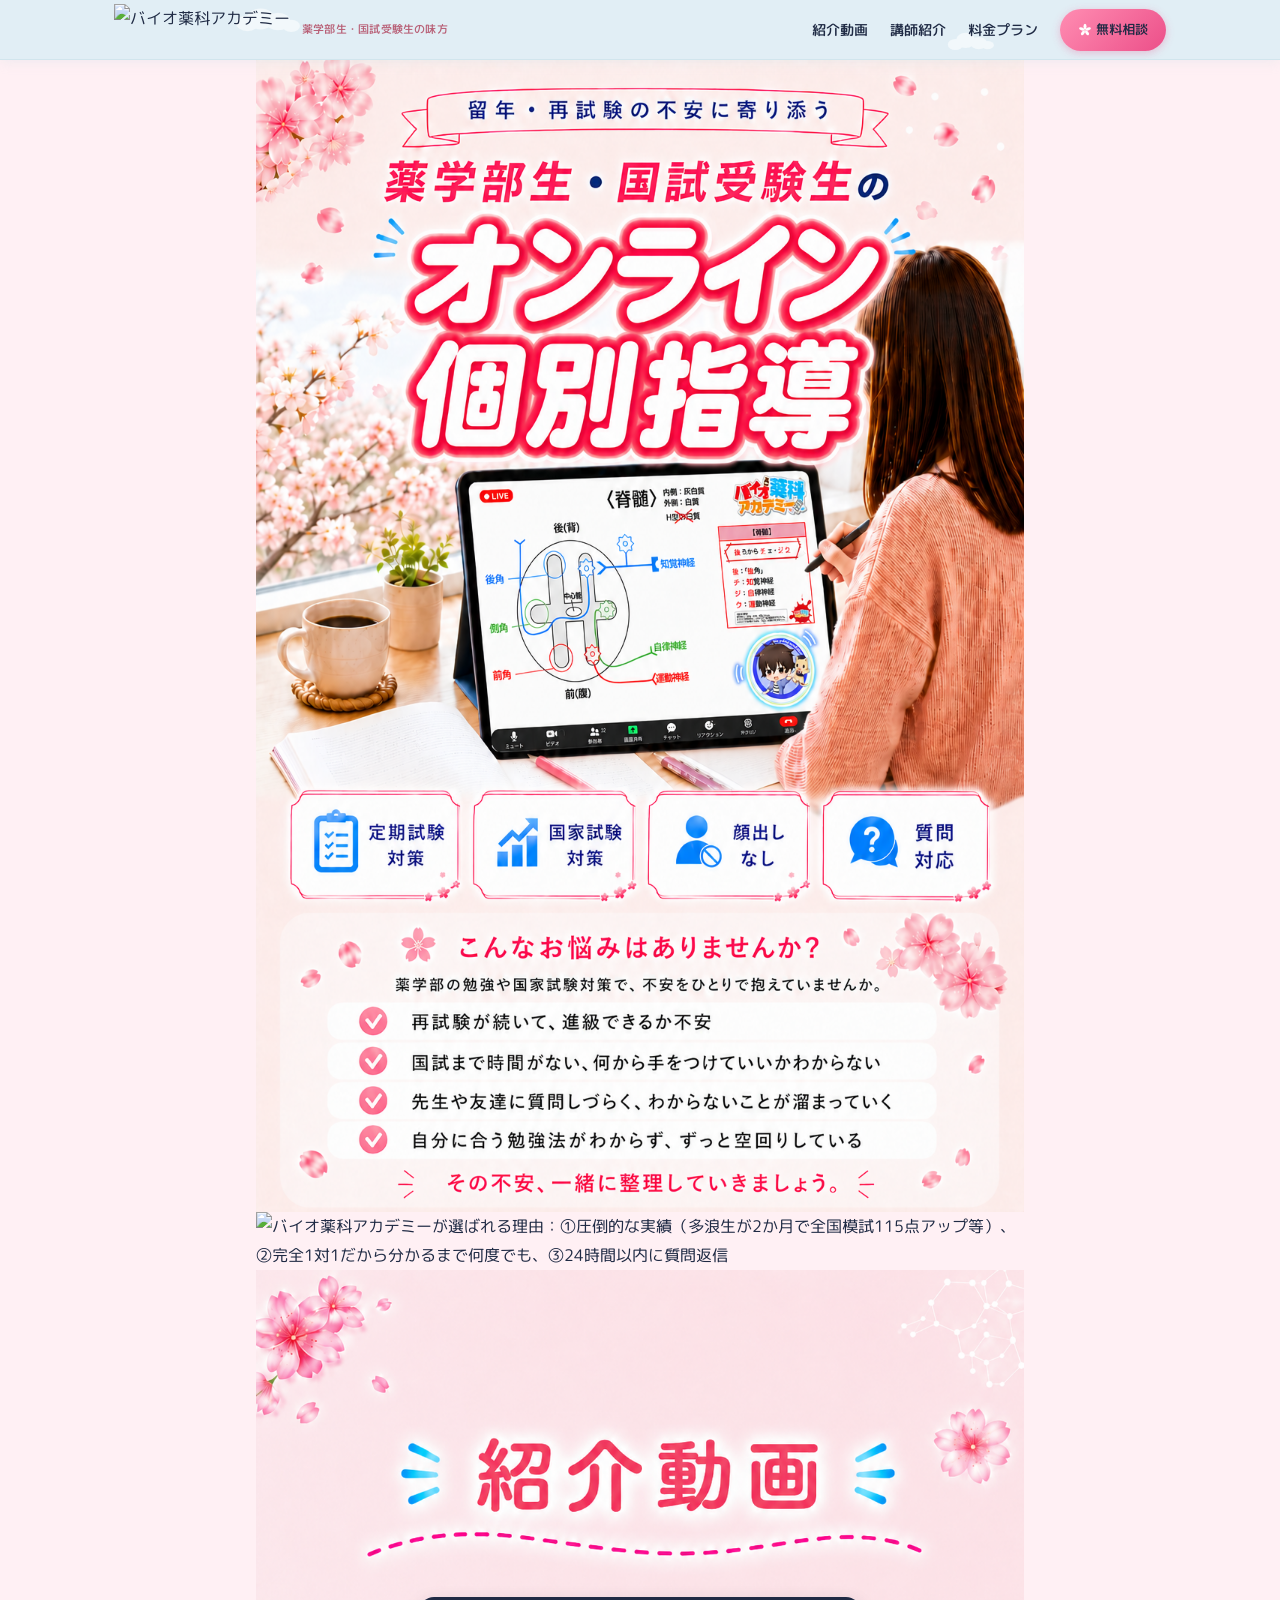
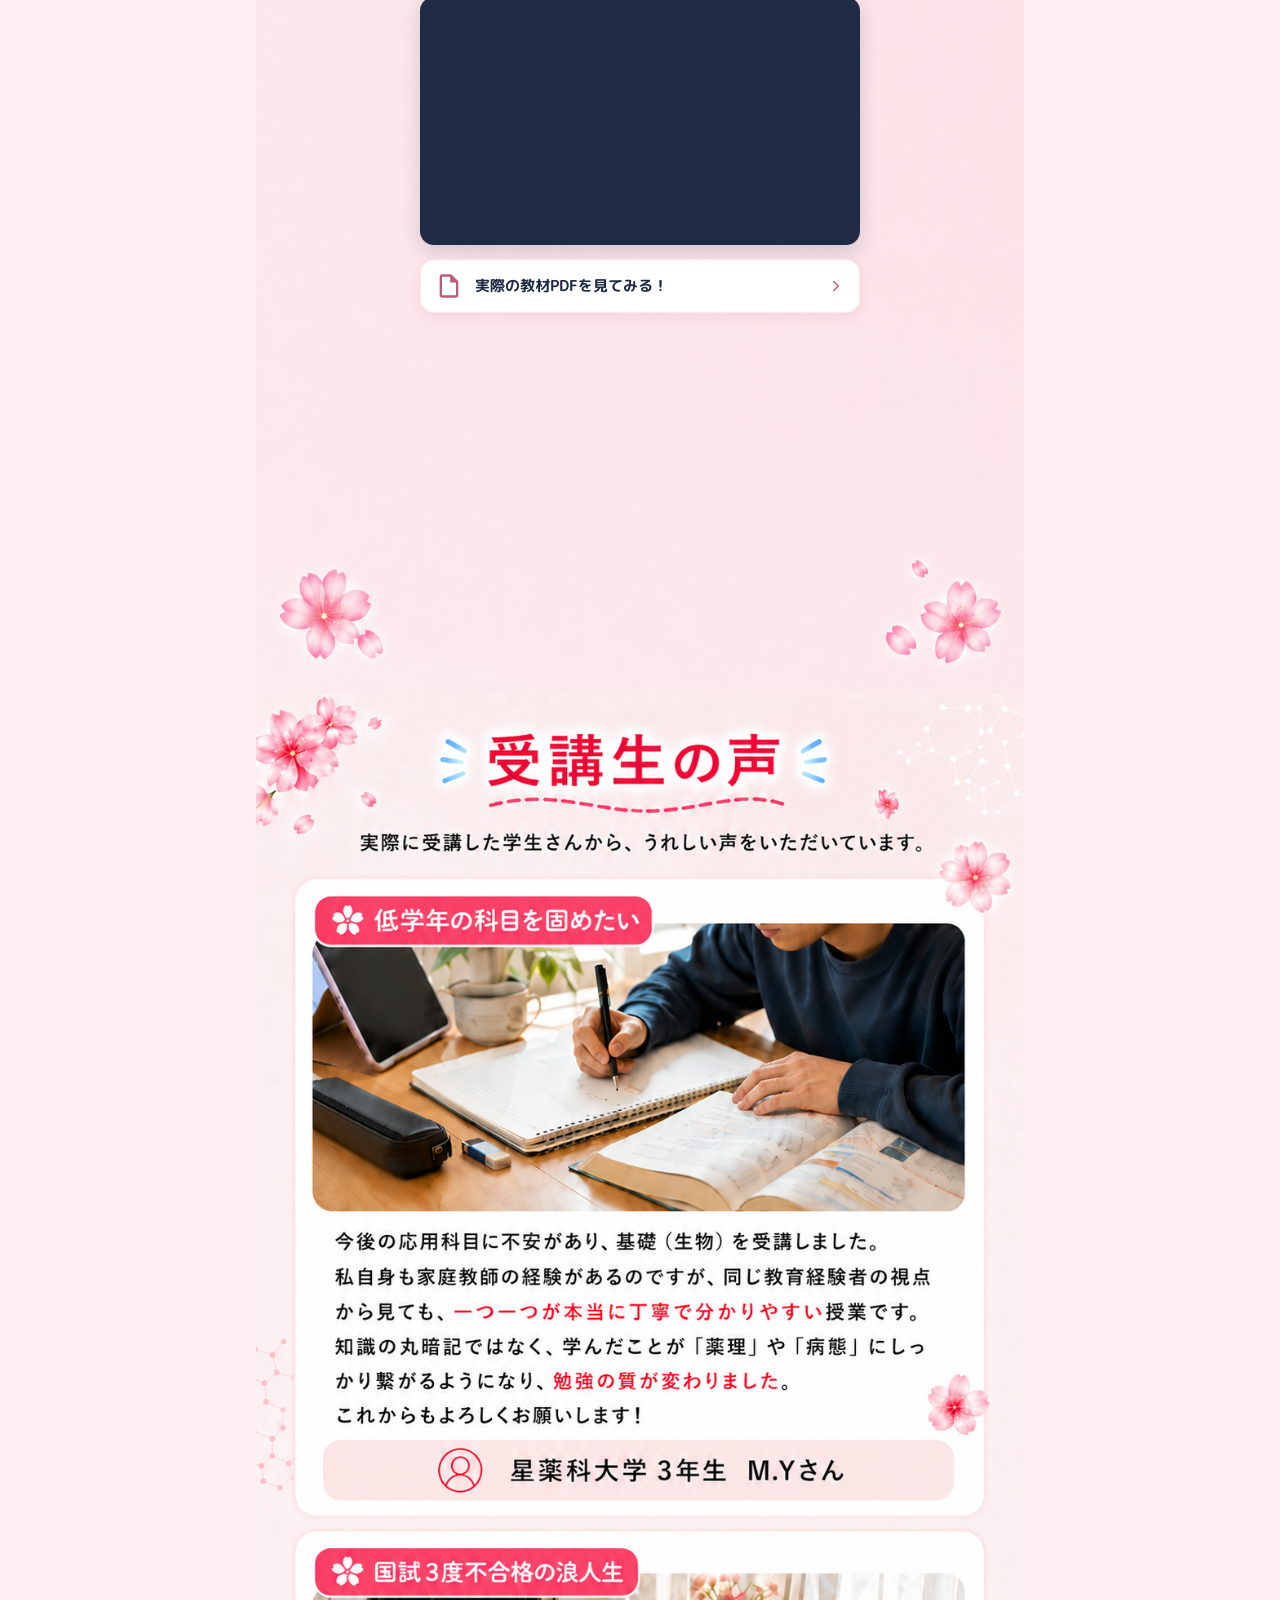
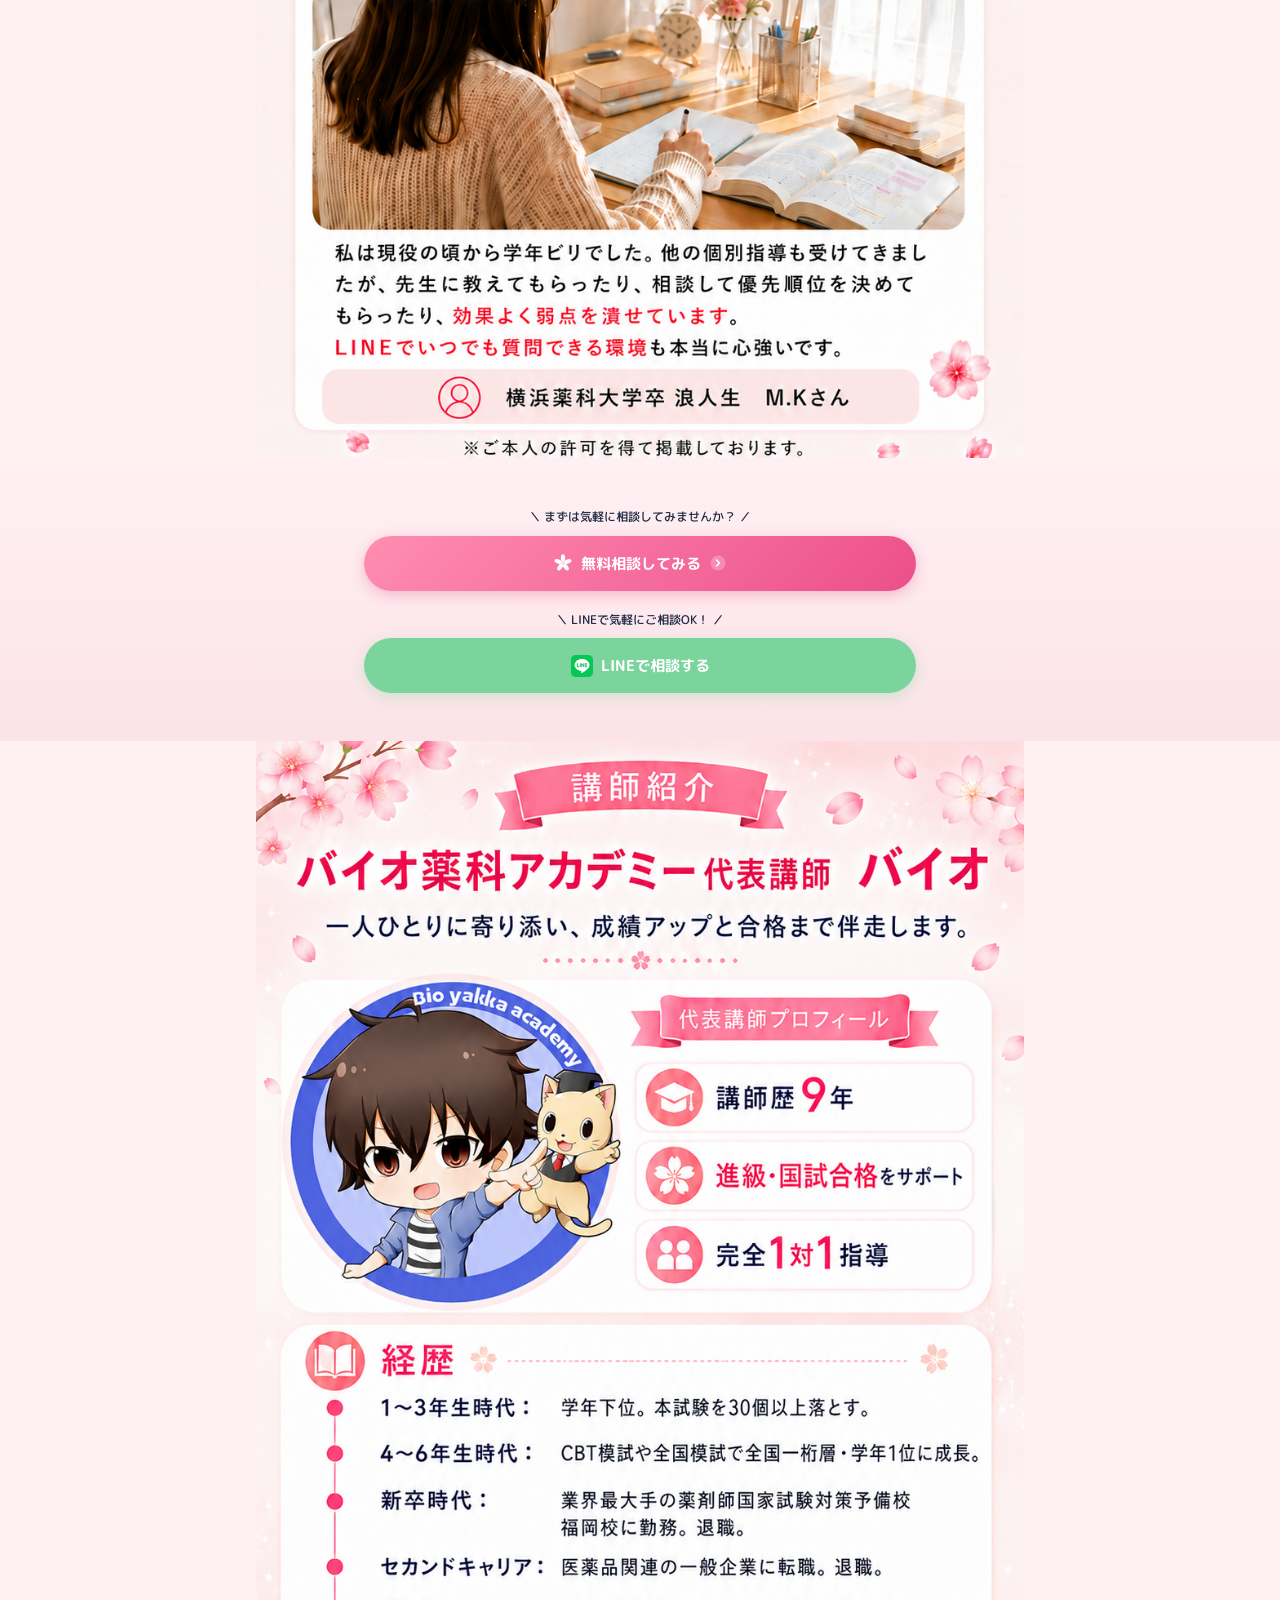
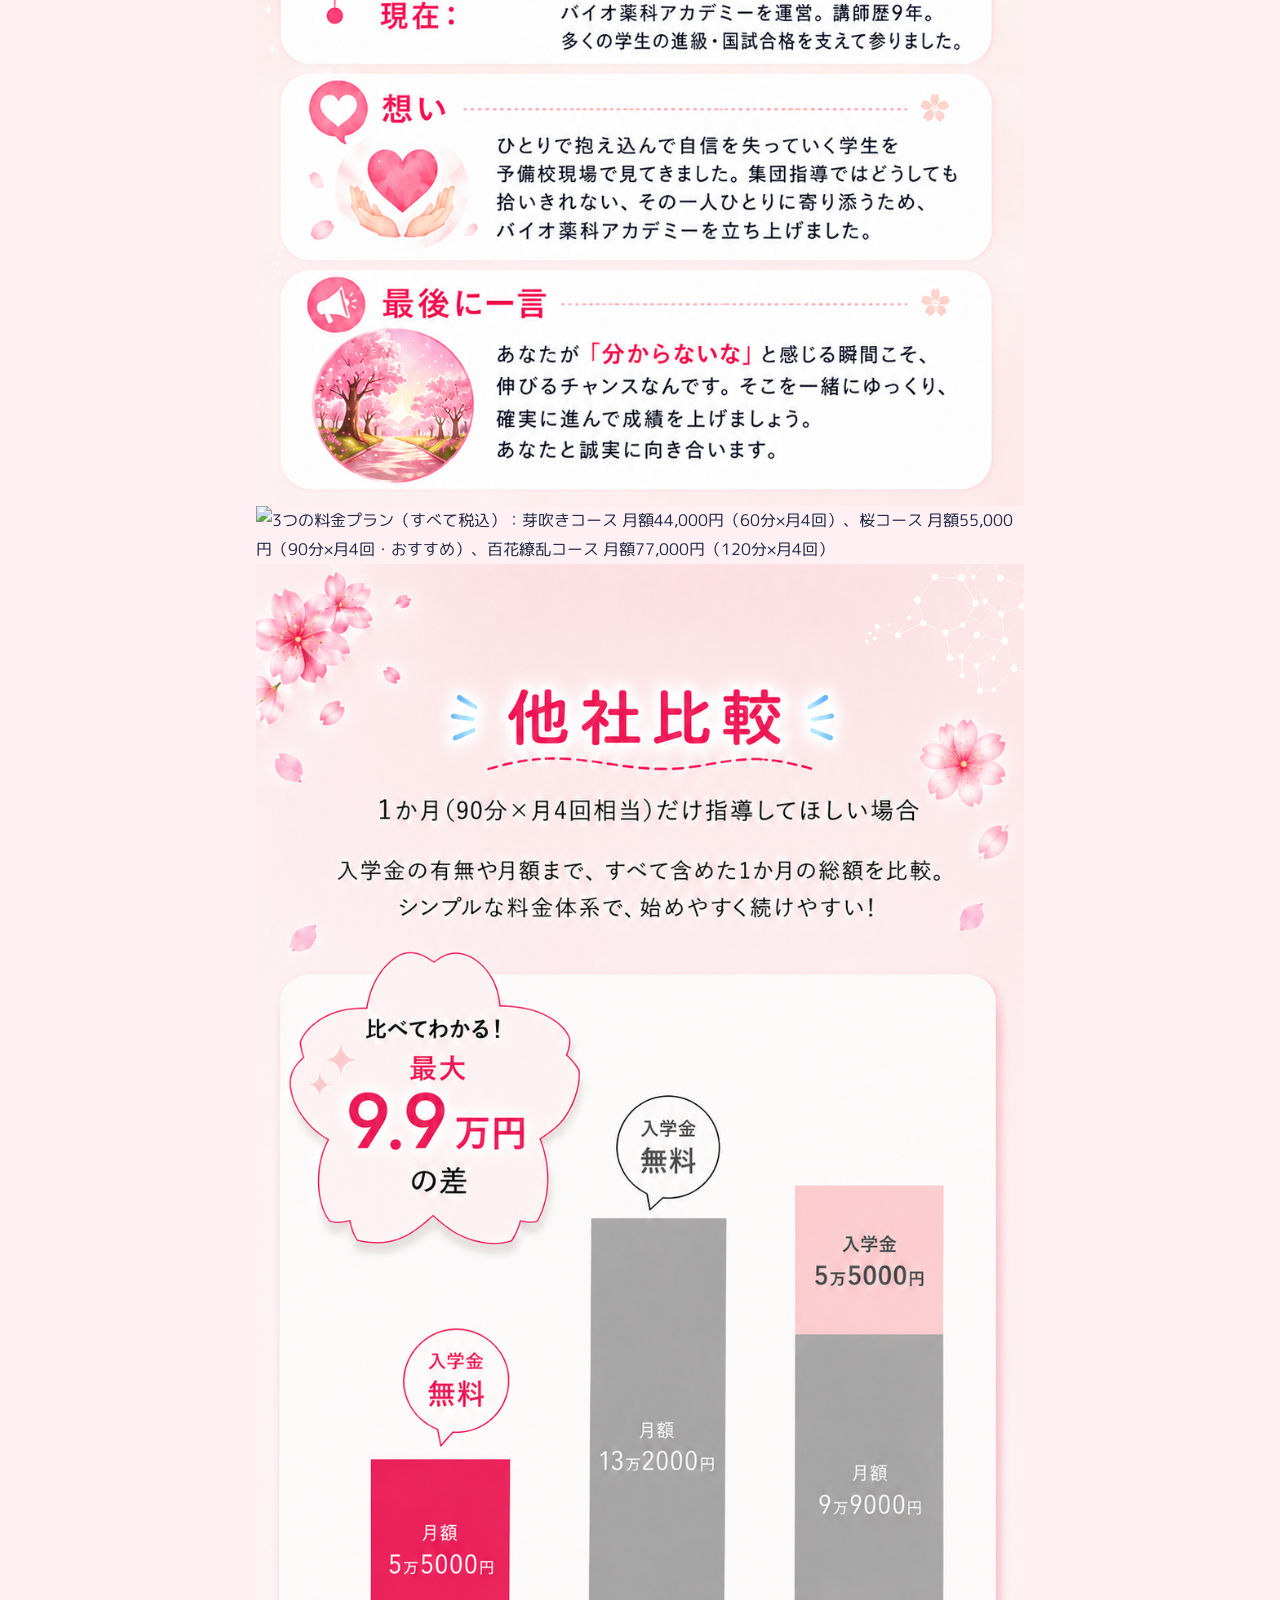
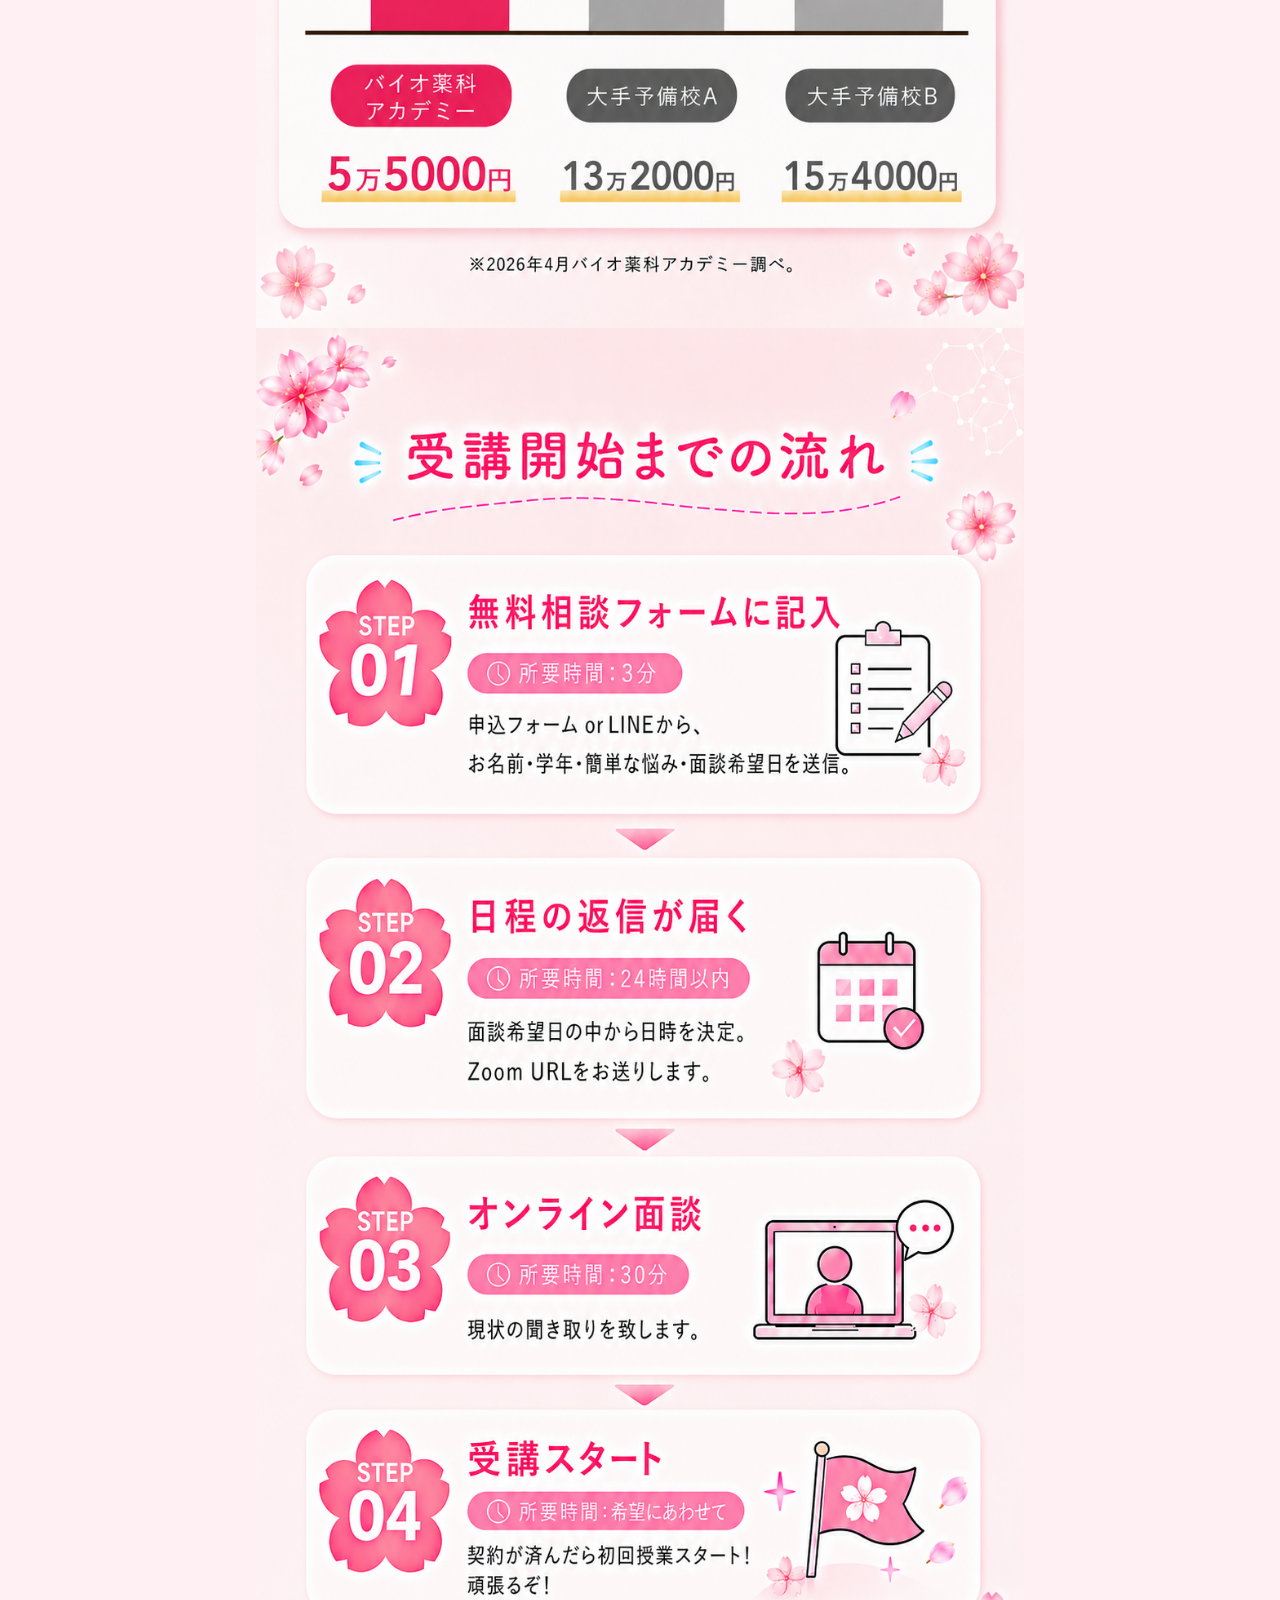
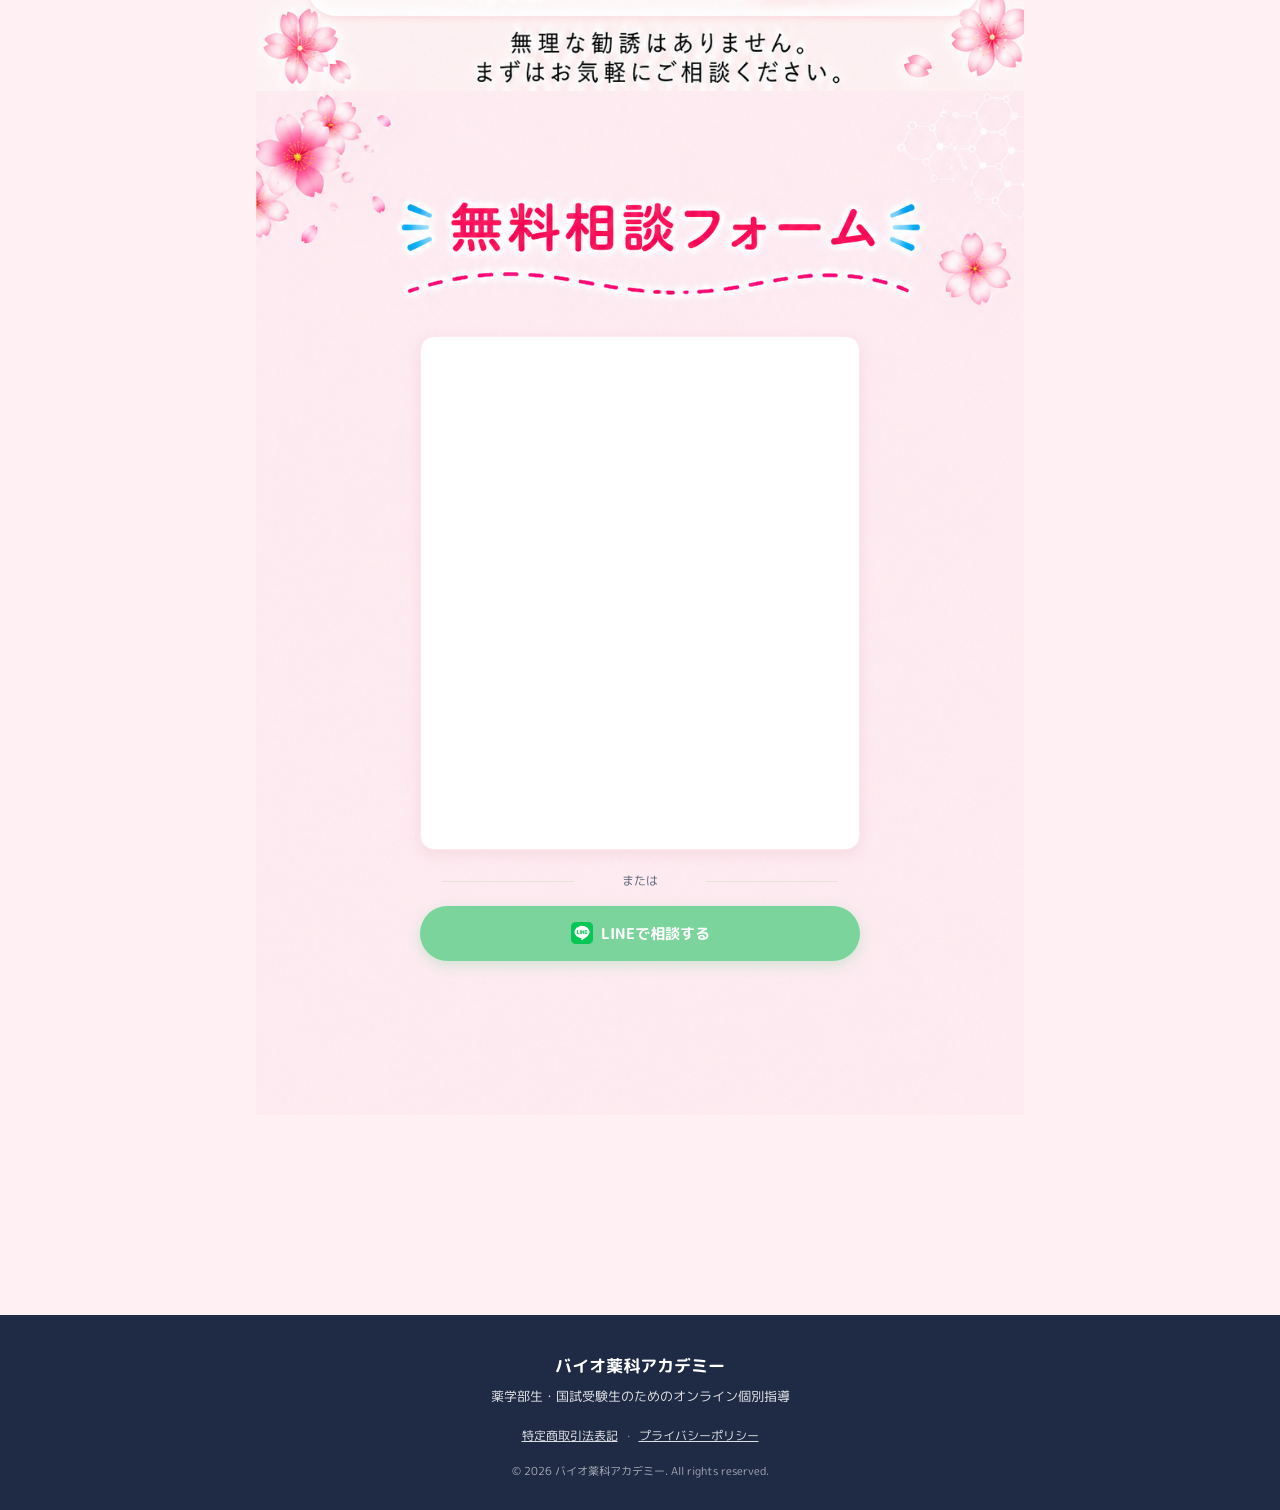
==== index.html @ c8554114 "Add files via upload" ====
<!DOCTYPE html>
<html lang="ja">
<head>
  <meta charset="UTF-8">
  <meta name="viewport" content="width=device-width, initial-scale=1.0">
  <title>バイオ薬科アカデミー｜薬学部生・国試受験生のオンライン個別指導</title>
  <meta name="description" content="留年・再試験の不安に寄り添う、薬学部生・国試受験生のためのオンライン1対1完全個別指導。業界最大手予備校で講師歴9年のバイオが、ひとりひとりに寄り添います。無料相談受付中。">
  <meta name="format-detection" content="telephone=no">

  <!-- OGP -->
  <meta property="og:title" content="バイオ薬科アカデミー｜薬学部生・国試受験生のオンライン個別指導">
  <meta property="og:description" content="留年・再試験の不安に寄り添う、薬学部生・国試受験生のためのオンライン1対1完全個別指導。">
  <meta property="og:type" content="website">
  <meta property="og:image" content="①ヒーローと共感.png">

  <!-- Google Fonts: M PLUS Rounded 1c -->
  <link rel="preconnect" href="https://fonts.googleapis.com">
  <link rel="preconnect" href="https://fonts.gstatic.com" crossorigin>
  <link href="https://fonts.googleapis.com/css2?family=M+PLUS+Rounded+1c:wght@400;500;700&display=swap" rel="stylesheet">

  <!-- ▼▼ GA4タグ：公開時に G-XXXXXXXXXX をご自身の測定IDに置き換えてください ▼▼ -->
  <script async src="https://www.googletagmanager.com/gtag/js?id=G-XXXXXXXXXX"></script>
  <script>
    window.dataLayer = window.dataLayer || [];
    function gtag(){dataLayer.push(arguments);}
    gtag('js', new Date());
    gtag('config', 'G-XXXXXXXXXX');
  </script>
  <!-- ▲▲ GA4タグここまで ▲▲ -->

  <link rel="stylesheet" href="styles.css">
</head>
<body>

  <!-- ========== Header ========== -->
  <header class="site-header">
    <div class="header-petals" aria-hidden="true">
      <svg class="cloud cloud-1" viewBox="0 0 80 35">
        <ellipse cx="20" cy="22" rx="13" ry="9" fill="white"/>
        <ellipse cx="35" cy="17" rx="16" ry="12" fill="white"/>
        <ellipse cx="55" cy="20" rx="14" ry="10" fill="white"/>
        <ellipse cx="70" cy="25" rx="10" ry="7" fill="white"/>
      </svg>
      <svg class="cloud cloud-2" viewBox="0 0 80 35">
        <ellipse cx="18" cy="24" rx="11" ry="8" fill="white"/>
        <ellipse cx="33" cy="18" rx="14" ry="11" fill="white"/>
        <ellipse cx="52" cy="22" rx="12" ry="9" fill="white"/>
        <ellipse cx="65" cy="25" rx="9" ry="6" fill="white"/>
      </svg>
      <svg class="petal petal-1" viewBox="0 0 30 30">
        <ellipse cx="15" cy="15" rx="5.5" ry="10" fill="#FFB6C8" transform="rotate(25 15 15)"/>
      </svg>
      <svg class="petal petal-2" viewBox="0 0 30 30">
        <ellipse cx="15" cy="15" rx="4.5" ry="8.5" fill="#FFC8D5" transform="rotate(-30 15 15)"/>
      </svg>
      <svg class="petal petal-3" viewBox="0 0 30 30">
        <ellipse cx="15" cy="15" rx="5" ry="9" fill="#F5A8BD" transform="rotate(50 15 15)"/>
      </svg>
    </div>
    <div class="header-inner">
      <a href="#" class="brand" aria-label="バイオ薬科アカデミー">
        <img src="バイオ薬科アカデミーロゴ11605.png" alt="バイオ薬科アカデミー" class="logo">
        <span class="brand-tagline">薬学部生・国試受験生の味方</span>
      </a>

      <nav class="nav-pc" aria-label="メインナビ（PC）">
        <a href="#section-3">紹介動画</a>
        <a href="#section-5">講師紹介</a>
        <a href="#section-6">料金プラン</a>
        <a href="#section-9" class="btn-header">
          <svg class="sakura-icon-sm" viewBox="0 0 24 24" width="14" height="14" aria-hidden="true">
            <g fill="#FFFFFF">
              <ellipse cx="12" cy="6" rx="2.6" ry="4.6"/>
              <ellipse cx="12" cy="6" rx="2.6" ry="4.6" transform="rotate(72 12 12)"/>
              <ellipse cx="12" cy="6" rx="2.6" ry="4.6" transform="rotate(144 12 12)"/>
              <ellipse cx="12" cy="6" rx="2.6" ry="4.6" transform="rotate(216 12 12)"/>
              <ellipse cx="12" cy="6" rx="2.6" ry="4.6" transform="rotate(288 12 12)"/>
            </g>
            <circle cx="12" cy="12" r="1.7" fill="#FFE5EC"/>
          </svg>
          無料相談
        </a>
      </nav>

      <div class="mobile-controls">
        <a href="#section-9" class="btn-header btn-mobile">
          <svg class="sakura-icon-sm" viewBox="0 0 24 24" width="14" height="14" aria-hidden="true">
            <g fill="#FFFFFF">
              <ellipse cx="12" cy="6" rx="2.6" ry="4.6"/>
              <ellipse cx="12" cy="6" rx="2.6" ry="4.6" transform="rotate(72 12 12)"/>
              <ellipse cx="12" cy="6" rx="2.6" ry="4.6" transform="rotate(144 12 12)"/>
              <ellipse cx="12" cy="6" rx="2.6" ry="4.6" transform="rotate(216 12 12)"/>
              <ellipse cx="12" cy="6" rx="2.6" ry="4.6" transform="rotate(288 12 12)"/>
            </g>
            <circle cx="12" cy="12" r="1.7" fill="#FFE5EC"/>
          </svg>
          無料相談
        </a>
        <button class="hamburger" aria-label="メニューを開く" aria-expanded="false" id="hamburger">
          <span></span><span></span><span></span>
        </button>
      </div>
    </div>

    <nav class="nav-mobile" id="navMobile" aria-label="メインナビ（スマホ）">
      <a href="#section-3">紹介動画</a>
      <a href="#section-5">講師紹介</a>
      <a href="#section-6">料金プラン</a>
      <a href="#section-9">無料相談</a>
    </nav>
  </header>

  <main>

    <!-- ========== ① ヒーロー＋共感（統合画像） ========== -->
    <section id="section-1" class="section-img">
      <img src="①ヒーローと共感.png" alt="留年・再試験の不安に寄り添う。薬学部生・国試受験生のオンライン個別指導。定期試験対策・国家試験対策・顔出しなし・質問対応" loading="eager">
    </section>

    <!-- ========== ② 選ばれる理由 ========== -->
    <section id="section-2" class="section-img">
      <img src="②選ばれる理由.png" alt="バイオ薬科アカデミーが選ばれる理由：①圧倒的な実績（多浪生が2か月で全国模試115点アップ等）、②完全1対1だから分かるまで何度でも、③24時間以内に質問返信" loading="lazy">
    </section>

    <!-- ========== ③ 紹介動画＋PDF（HTMLオーバーレイ） ========== -->
    <section id="section-3" class="section-img has-overlay">
      <img src="③紹介動画.png" alt="紹介動画" loading="lazy">
      <div class="overlay overlay-3">
        <div class="video-wrapper">
          <!-- ▼ YouTube動画IDをご自身の動画に置き換えてください ▼ -->
          <iframe
            src="https://www.youtube-nocookie.com/embed/YOUR_VIDEO_ID?rel=0"
            title="バイオ薬科アカデミー 紹介動画"
            frameborder="0"
            allow="accelerometer; clipboard-write; encrypted-media; gyroscope; picture-in-picture"
            allowfullscreen
            loading="lazy"></iframe>
        </div>
        <a href="機能形態学[20-44p].pdf" target="_blank" rel="noopener" class="pdf-card">
          <span class="pdf-icon" aria-hidden="true">
            <svg viewBox="0 0 24 24" width="28" height="28">
              <path d="M14 2H6c-1.1 0-2 .9-2 2v16c0 1.1.9 2 2 2h12c1.1 0 2-.9 2-2V8l-6-6zm4 18H6V4h7v5h5v11z" fill="#B85F76"/>
            </svg>
          </span>
          <span class="pdf-text">実際の教材PDFを見てみる！</span>
          <span class="pdf-arrow" aria-hidden="true">
            <svg viewBox="0 0 24 24" width="18" height="18" fill="none">
              <path d="M9 6l6 6-6 6" stroke="#B85F76" stroke-width="2" stroke-linecap="round" stroke-linejoin="round"/>
            </svg>
          </span>
        </a>
      </div>
    </section>

    <!-- ========== ④ 受講生の声 ========== -->
    <section id="section-4" class="section-img">
      <img src="④受講生の声.png" alt="受講生の声：低学年の科目を固めたい星薬科大学3年生の声、国試3度不合格の浪人生（横浜薬科大学卒）の声" loading="lazy">
    </section>

    <!-- ========== 中間 CTA ========== -->
    <section class="mid-cta" aria-label="無料相談・LINE相談">
      <div class="container">
        <p class="cta-label">＼ まずは気軽に相談してみませんか？ ／</p>
        <a href="#section-9" class="btn-primary">
          <svg class="sakura-icon" viewBox="0 0 24 24" width="20" height="20" aria-hidden="true">
            <g fill="#FFFFFF">
              <ellipse cx="12" cy="6" rx="2.6" ry="4.6"/>
              <ellipse cx="12" cy="6" rx="2.6" ry="4.6" transform="rotate(72 12 12)"/>
              <ellipse cx="12" cy="6" rx="2.6" ry="4.6" transform="rotate(144 12 12)"/>
              <ellipse cx="12" cy="6" rx="2.6" ry="4.6" transform="rotate(216 12 12)"/>
              <ellipse cx="12" cy="6" rx="2.6" ry="4.6" transform="rotate(288 12 12)"/>
            </g>
            <circle cx="12" cy="12" r="1.7" fill="#FFE5EC"/>
          </svg>
          無料相談してみる
          <svg viewBox="0 0 24 24" width="18" height="18" fill="none" aria-hidden="true">
            <circle cx="12" cy="12" r="10" fill="white" opacity="0.25"/>
            <path d="M10 8l4 4-4 4" stroke="white" stroke-width="2.2" stroke-linecap="round" stroke-linejoin="round"/>
          </svg>
        </a>
        <p class="cta-label cta-label-line">＼ LINEで気軽にご相談OK！ ／</p>
        <!-- ▼ LINE友だち追加URLをご自身のものに置き換えてください ▼ -->
        <a href="YOUR_LINE_FRIEND_URL" target="_blank" rel="noopener" class="btn-line">
          <img src="line-logo.png" alt="LINE" width="22" height="22" class="line-logo">
          LINEで相談する
        </a>
      </div>
    </section>

    <!-- ========== ⑤ 講師紹介 ========== -->
    <section id="section-5" class="section-img">
      <img src="⑤講師紹介.png" alt="講師紹介：バイオ（バイオ薬科アカデミー代表講師、薬学部卒、指導歴9年。業界最大手予備校で勤務後、独立。一人ひとりに寄り添う指導を提供）" loading="lazy">
    </section>

    <!-- ========== ⑥ 料金プラン ========== -->
    <section id="section-6" class="section-img">
      <img src="⑥料金プラン.png" alt="3つの料金プラン（すべて税込）：芽吹きコース 月額44,000円（60分×月4回）、桜コース 月額55,000円（90分×月4回・おすすめ）、百花繚乱コース 月額77,000円（120分×月4回）" loading="lazy">
    </section>

    <!-- ========== ⑦ 他社比較 ========== -->
    <section id="section-7" class="section-img">
      <img src="⑦他社比較.png" alt="他社比較：1か月（90分×月4回相当）の総額。バイオ薬科アカデミー 入学金無料・月額5万5000円。大手予備校A 月額13万2000円。大手予備校B 入学金5万5000円・月額9万9000円。最大9.9万円の差。2026年4月バイオ薬科アカデミー調べ" loading="lazy">
    </section>

    <!-- ========== ⑧ 受講の流れ ========== -->
    <section id="section-8" class="section-img">
      <img src="⑧受講の流れ.png" alt="受講開始までの流れ：STEP1 無料相談フォームに記入（3分）、STEP2 日程の返信が届く（24時間以内）、STEP3 オンライン面談（30分）、STEP4 受講スタート（無理な勧誘はありません）" loading="lazy">
    </section>

    <!-- ========== ⑨ フォーム（HTMLオーバーレイ） ========== -->
    <section id="section-9" class="section-img has-overlay">
      <img src="⑨無料フォーム.png" alt="無料相談フォーム" loading="lazy">
      <div class="overlay overlay-9">
        <div class="form-wrapper">
          <!-- ▼ Tallyフォーム埋め込みコードに置き換えてください ▼ -->
          <iframe
            data-tally-src="https://tally.so/embed/YOUR_TALLY_FORM_ID?alignLeft=1&hideTitle=1&transparentBackground=1&dynamicHeight=1"
            loading="lazy"
            width="100%"
            height="500"
            frameborder="0"
            title="無料相談フォーム"></iframe>
        </div>
        <div class="cta-buttons">
          <p class="cta-or">または</p>
          <!-- ▼ LINE友だち追加URLをご自身のものに置き換えてください ▼ -->
          <a href="YOUR_LINE_FRIEND_URL" target="_blank" rel="noopener" class="btn-line">
            <img src="line-logo.png" alt="LINE" width="22" height="22" class="line-logo">
            LINEで相談する
          </a>
        </div>
      </div>
    </section>

  </main>

  <!-- ========== Footer ========== -->
  <footer class="site-footer">
    <div class="footer-inner">
      <p class="footer-brand">バイオ薬科アカデミー</p>
      <p class="footer-tagline">薬学部生・国試受験生のためのオンライン個別指導</p>
      <nav class="footer-nav" aria-label="フッターナビ">
        <a href="commerce-law.html">特定商取引法表記</a>
        <span aria-hidden="true">·</span>
        <a href="privacy.html">プライバシーポリシー</a>
      </nav>
      <p class="footer-copy">© 2026 バイオ薬科アカデミー. All rights reserved.</p>
    </div>
  </footer>

  <!-- Tally embed loader -->
  <script async src="https://tally.so/widgets/embed.js"></script>

  <!-- Mobile menu toggle -->
  <script>
    (function(){
      var btn = document.getElementById('hamburger');
      var menu = document.getElementById('navMobile');
      if(!btn || !menu) return;
      btn.addEventListener('click', function(){
        var open = menu.classList.toggle('open');
        btn.classList.toggle('active', open);
        btn.setAttribute('aria-expanded', open ? 'true' : 'false');
      });
      menu.querySelectorAll('a').forEach(function(a){
        a.addEventListener('click', function(){
          menu.classList.remove('open');
          btn.classList.remove('active');
          btn.setAttribute('aria-expanded', 'false');
        });
      });
    })();
  </script>

</body>
</html>
---- styles.css ----
/* ============================================
   バイオ薬科アカデミー LP — Stylesheet
   構成：9セクション全部画像、③⑨にHTMLオーバーレイ、
   ④⑤の間にCTA、ヘッダー・フッターHTML
   モバイルファースト、768px以上でPCレイアウト
   ============================================ */

/* ========== CSS Variables ========== */
:root {
  /* メインアクセント */
  --color-sakura-deep: #B85F76;
  --color-sakura: #D88A99;
  --color-sakura-tint: #FBE3E8;
  --color-sakura-bg: #FFF0F4;

  /* テキスト */
  --color-text: #1F2A44;
  --color-text-mute: #5A6478;

  /* ベース */
  --color-white: #FFFFFF;
  --color-bg: #FAFAF7;
  --color-border: #E5E2DA;

  /* LINE公式 */
  --color-line: #06C755;

  /* タイポ */
  --font-base: 'M PLUS Rounded 1c', 'Hiragino Maru Gothic ProN', 'Hiragino Sans', 'Yu Gothic', sans-serif;

  /* レイアウト */
  --container-max: 1100px;
  --section-img-max: 768px;
  --header-height: 60px;
}

/* ========== Reset & Base ========== */
*, *::before, *::after {
  box-sizing: border-box;
  margin: 0;
  padding: 0;
}

html {
  scroll-behavior: smooth;
  font-size: 16px;
  -webkit-text-size-adjust: 100%;
}

body {
  font-family: var(--font-base);
  font-weight: 400;
  font-size: 16px;
  line-height: 1.8;
  color: var(--color-text);
  background: var(--color-sakura-bg);
  -webkit-font-smoothing: antialiased;
  -moz-osx-font-smoothing: grayscale;
}

img, picture, svg, iframe {
  max-width: 100%;
  display: block;
}

a {
  color: inherit;
  text-decoration: none;
}

button {
  font-family: inherit;
  cursor: pointer;
  border: none;
  background: none;
}

/* ========== Container ========== */
.container {
  width: 100%;
  max-width: var(--container-max);
  margin: 0 auto;
  padding: 0 24px;
}

/* ========== Header ========== */
.site-header {
  position: sticky;
  top: 0;
  z-index: 100;
  background: rgba(220, 238, 245, 0.85);
  -webkit-backdrop-filter: blur(10px);
  backdrop-filter: blur(10px);
  border-bottom: 1px solid rgba(173, 210, 222, 0.3);
  box-shadow: 0 2px 12px rgba(173, 210, 222, 0.2);
  height: 60px;
  width: 100%;
  overflow: hidden;
}

/* 桜の花びらが流れるアニメーション */
.header-petals {
  position: absolute;
  inset: 0;
  pointer-events: none;
  overflow: hidden;
  z-index: 1;
}

.petal {
  position: absolute;
  width: 14px;
  height: 14px;
  opacity: 0;
}

.petal-1 { top: 10px; animation: header-drift 16s linear infinite -3s; }
.petal-2 { top: 32px; animation: header-drift 13s linear infinite -8s; }
.petal-3 { top: 20px; animation: header-drift 19s linear infinite -14s; }

@keyframes header-drift {
  0% { transform: translateX(calc(100vw + 30px)) rotate(0); opacity: 0; }
  8%, 92% { opacity: 0.7; }
  100% { transform: translateX(-30px) rotate(540deg); opacity: 0; }
}

/* 雲：静的に配置（動かさない） */
.cloud {
  position: absolute;
  height: auto;
  opacity: 0.55;
}

.cloud-1 {
  width: 70px;
  top: 4px;
  left: 18%;
}

.cloud-2 {
  width: 55px;
  top: 28px;
  right: 22%;
}

@media (prefers-reduced-motion: reduce) {
  .petal { animation: none !important; display: none; }
}

/* タグライン */
.brand-tagline {
  font-size: 10px;
  color: var(--color-sakura-deep);
  font-weight: 500;
  margin-left: 8px;
  white-space: nowrap;
  letter-spacing: 0.02em;
}

@media (max-width: 480px) {
  .brand-tagline { display: none; }
}

@media (min-width: 768px) {
  .brand-tagline { font-size: 11px; margin-left: 12px; }
}

.header-inner {
  box-sizing: border-box;
  position: relative;
  z-index: 2;
  height: 60px;
  width: 100%;
  display: flex !important;
  flex-direction: row !important;
  flex-wrap: nowrap !important;
  align-items: center;
  justify-content: space-between;
  gap: 8px;
  padding: 0 12px;
  max-width: var(--container-max);
  margin: 0 auto;
}

.brand {
  display: inline-flex !important;
  align-items: center;
  flex-shrink: 0;
  flex-grow: 0;
  height: 60px;
}

.brand img.logo {
  height: 46px !important;
  max-height: 46px !important;
  width: auto !important;
  max-width: 60vw !important;
  display: block;
  object-fit: contain;
}

.nav-pc { display: none !important; }

.btn-header {
  display: inline-flex;
  align-items: center;
  gap: 4px;
  background: linear-gradient(135deg, #FF8DB2, #EC4F89);
  color: var(--color-white);
  padding: 8px 14px;
  border-radius: 999px;
  font-size: 12px;
  font-weight: 700;
  white-space: nowrap;
  box-shadow: 0 2px 8px rgba(236, 79, 137, 0.3);
}

.sakura-icon-sm { flex-shrink: 0; }

.mobile-controls {
  display: flex !important;
  flex-direction: row !important;
  align-items: center;
  gap: 6px;
  flex-shrink: 0;
  flex-grow: 0;
  height: 60px;
}
.btn-mobile {
  padding: 6px 10px;
  font-size: 11px;
  white-space: nowrap;
  display: inline-flex !important;
  align-items: center;
  height: 32px;
}

.hamburger {
  width: 32px;
  height: 32px;
  display: flex;
  flex-direction: column;
  justify-content: center;
  align-items: center;
  gap: 5px;
  padding: 0;
}

.hamburger span {
  display: block;
  width: 22px;
  height: 2px;
  background: var(--color-text);
  border-radius: 2px;
  transition: transform 0.2s, opacity 0.2s;
}

.hamburger.active span:nth-child(1) { transform: translateY(7px) rotate(45deg); }
.hamburger.active span:nth-child(2) { opacity: 0; }
.hamburger.active span:nth-child(3) { transform: translateY(-7px) rotate(-45deg); }

.nav-mobile {
  display: none;
  position: fixed;
  top: 60px;
  left: 0;
  right: 0;
  background: #FFF0F4;
  padding: 8px 16px;
  border-bottom: 1px solid var(--color-border);
  z-index: 99;
  box-shadow: 0 6px 16px rgba(0,0,0,0.08);
}

.nav-mobile.open { display: block; }

.nav-mobile a {
  display: block;
  padding: 14px 8px;
  font-size: 15px;
  font-weight: 500;
  color: var(--color-text);
  border-bottom: 0.5px solid var(--color-border);
}

.nav-mobile a:last-child { border-bottom: none; }

@media (min-width: 768px) {
  .header-inner { padding: 0 24px; }
  .brand img.logo { height: 52px !important; max-height: 52px !important; }
  .nav-pc {
    display: flex !important;
    align-items: center;
    gap: 22px;
  }
  .nav-pc a {
    font-size: 14px;
    font-weight: 500;
    color: var(--color-text);
    transition: opacity 0.2s;
  }
  .nav-pc a:hover { opacity: 0.7; }
  .nav-pc .btn-header { font-size: 13px; padding: 9px 18px; }
  .mobile-controls { display: none !important; }
  .nav-mobile { display: none !important; }
  .nav-mobile.open { display: none !important; }
}

/* ========== Sections (画像ベース) ========== */
main { background: var(--color-sakura-bg); }

.section-img { background: var(--color-sakura-bg); }

.section-img > img {
  width: 100%;
  height: auto;
  display: block;
  margin: 0 auto;
  max-width: var(--section-img-max);
}

/* ========== Sections with HTML Overlay (③ 紹介動画 / ⑨ フォーム) ========== */
.section-img.has-overlay {
  position: relative;
  background: var(--color-sakura-bg);
}

.section-img.has-overlay > img {
  width: 100%;
  height: auto;
  display: block;
  margin: 0 auto;
  max-width: var(--section-img-max);
  position: relative;
  z-index: 1;
}

.section-img.has-overlay .overlay {
  position: absolute;
  top: 32%;
  left: 50%;
  transform: translateX(-50%);
  width: calc(100% - 32px);
  max-width: 360px;
  z-index: 2;
}

.section-img.has-overlay .overlay > * + * {
  margin-top: 14px;
}

@media (min-width: 768px) {
  .section-img.has-overlay .overlay {
    max-width: 440px;
  }
}

/* ⑨ フォームセクションは縦に長い → セクション自体に余白を確保 */
#section-9 {
  padding-bottom: 280px; /* フォーム高さ分の余白 */
}

#section-9 .overlay { top: 20%; }

@media (min-width: 768px) {
  #section-9 { padding-bottom: 200px; }
}

/* ========== Video Wrapper（16:9） ========== */
.video-wrapper {
  position: relative;
  width: 100%;
  padding-bottom: 56.25%;
  height: 0;
  border-radius: 14px;
  overflow: hidden;
  background: #1F2A44;
  box-shadow: 0 6px 18px rgba(31, 42, 68, 0.18);
}

.video-wrapper iframe {
  position: absolute;
  top: 0;
  left: 0;
  width: 100%;
  height: 100%;
  border: 0;
}

/* ========== PDF Card ========== */
.pdf-card {
  display: flex;
  align-items: center;
  gap: 12px;
  background: var(--color-white);
  padding: 12px 14px;
  border-radius: 14px;
  box-shadow: 0 4px 14px rgba(216, 138, 153, 0.18);
  border: 1.5px solid #FCE9EE;
  transition: transform 0.15s, box-shadow 0.15s;
}

.pdf-card:hover {
  transform: translateY(-1px);
  box-shadow: 0 6px 18px rgba(216, 138, 153, 0.25);
}

.pdf-icon {
  flex-shrink: 0;
  display: inline-flex;
}

.pdf-text {
  flex: 1;
  min-width: 0;
  font-size: 15px;
  font-weight: 700;
  color: var(--color-text);
  line-height: 1.4;
}

.pdf-arrow {
  flex-shrink: 0;
  display: inline-flex;
}

/* ========== Form Wrapper ========== */
.form-wrapper {
  background: var(--color-white);
  border-radius: 14px;
  padding: 6px;
  box-shadow: 0 4px 14px rgba(216, 138, 153, 0.18);
  border: 1.5px solid #FCE9EE;
  overflow: hidden;
  min-height: 120px;
}

.form-wrapper iframe {
  width: 100%;
  border: 0;
}

/* CTA buttons 以下のレイアウト */
.overlay-9 .cta-buttons {
  display: flex;
  flex-direction: column;
  align-items: center;
  gap: 10px;
}

.cta-or {
  font-size: 12px;
  color: var(--color-text-mute);
  text-align: center;
  margin: 6px 0 4px;
  position: relative;
  width: 100%;
}

.cta-or::before, .cta-or::after {
  content: '';
  position: absolute;
  top: 50%;
  width: 30%;
  height: 1px;
  background: var(--color-border);
}
.cta-or::before { left: 5%; }
.cta-or::after { right: 5%; }

/* ========== Mid-CTA Section（④⑤の間） ========== */
.mid-cta {
  background: linear-gradient(180deg, #FFF0F4 0%, #FBE3E8 100%);
  padding: 32px 0;
}

.mid-cta .container {
  max-width: 480px;
}

.cta-label {
  text-align: center;
  font-size: 12px;
  color: var(--color-text);
  font-weight: 500;
  margin: 0 0 8px;
}

.cta-label-line { margin-top: 18px; }

@media (min-width: 768px) {
  .mid-cta { padding: 48px 0; }
  .mid-cta .container { max-width: 600px; }
}

/* ========== Buttons ========== */
.btn-primary, .btn-line {
  display: flex;
  align-items: center;
  justify-content: center;
  gap: 8px;
  width: 100%;
  padding: 14px 22px;
  border-radius: 999px;
  font-size: 15px;
  font-weight: 700;
  text-align: center;
  transition: transform 0.15s, opacity 0.15s, box-shadow 0.15s;
  text-decoration: none;
  min-height: 50px;
}


.btn-primary {
  background: linear-gradient(135deg, #FF8DB2, #EC4F89);
  color: var(--color-white);
  box-shadow: 0 4px 14px rgba(236, 79, 137, 0.32);
}

.btn-line {
  background: #7AD49B;
  color: var(--color-white);
  box-shadow: 0 4px 14px rgba(122, 212, 155, 0.32);
}

.btn-primary:hover, .btn-line:hover {
  opacity: 0.92;
  transform: translateY(-1px);
  box-shadow: 0 6px 18px rgba(184, 95, 118, 0.4);
}

.btn-line:hover {
  box-shadow: 0 6px 18px rgba(6, 199, 85, 0.4);
}

.btn-primary:active, .btn-line:active {
  transform: scale(0.98);
}

/* ========== Footer ========== */
.site-footer {
  background: var(--color-text);
  color: var(--color-white);
  padding: 36px 0 28px;
  text-align: center;
}

.footer-inner {
  max-width: var(--container-max);
  margin: 0 auto;
  padding: 0 24px;
}

.footer-brand {
  font-size: 17px;
  font-weight: 700;
  margin: 0 0 4px;
}

.footer-tagline {
  font-size: 13px;
  opacity: 0.85;
  margin: 0 0 18px;
  line-height: 1.6;
}

.footer-nav {
  margin: 0 0 16px;
  font-size: 12px;
}

.footer-nav a {
  color: var(--color-white);
  opacity: 0.85;
  margin: 0 6px;
  text-decoration: underline;
  transition: opacity 0.2s;
}

.footer-nav a:hover { opacity: 1; }

.footer-nav span {
  opacity: 0.5;
}

.footer-copy {
  font-size: 11px;
  opacity: 0.6;
  margin: 0;
}

/* ========== Legal Pages（特商法・プライバシー） ========== */
.legal-body { background: var(--color-sakura-bg); }

.legal-header {
  position: sticky;
  top: 0;
  z-index: 100;
  background: rgba(255, 255, 255, 0.95);
  -webkit-backdrop-filter: blur(8px);
  backdrop-filter: blur(8px);
  border-bottom: 1px solid rgba(216, 138, 153, 0.2);
  height: 60px;
  width: 100%;
}

.legal-header .header-inner {
  position: relative;
  height: 60px;
  padding: 0 16px;
  display: flex;
  align-items: center;
  justify-content: space-between;
  max-width: var(--container-max);
  margin: 0 auto;
  gap: 8px;
}

.legal-home-btn {
  display: inline-flex;
  align-items: center;
  gap: 4px;
  font-size: 12px;
  font-weight: 700;
  color: var(--color-sakura-deep);
  padding: 8px 12px;
  border-radius: 999px;
  background: rgba(255, 255, 255, 0.9);
  border: 1px solid rgba(216, 138, 153, 0.3);
  white-space: nowrap;
}

.legal-home-btn:hover { opacity: 0.85; }

.legal-page {
  padding: 40px 16px 60px;
  min-height: calc(100vh - 60px - 200px);
}

.legal-page article {
  background: var(--color-white);
  max-width: 720px;
  margin: 0 auto;
  padding: 32px 22px;
  border-radius: 14px;
  box-shadow: 0 4px 14px rgba(216, 138, 153, 0.1);
}

.legal-page h1 {
  font-size: 22px;
  font-weight: 700;
  color: var(--color-text);
  margin-bottom: 24px;
  text-align: center;
  padding-bottom: 16px;
  border-bottom: 2px solid var(--color-sakura-tint);
  line-height: 1.5;
}

.legal-page h2 {
  font-size: 16px;
  font-weight: 700;
  color: var(--color-sakura-deep);
  margin: 28px 0 10px;
  padding-left: 10px;
  border-left: 4px solid var(--color-sakura);
  line-height: 1.5;
}

.legal-page p {
  font-size: 14px;
  line-height: 1.95;
  color: var(--color-text);
  margin: 0 0 14px;
}

.legal-page ul, .legal-page ol {
  font-size: 14px;
  line-height: 1.95;
  color: var(--color-text);
  margin: 8px 0 14px;
  padding-left: 22px;
}

.legal-page li { margin-bottom: 4px; }

.legal-page dl { margin: 0; }

.legal-page dt {
  font-weight: 700;
  font-size: 14px;
  color: var(--color-text);
  margin-top: 18px;
  padding-bottom: 4px;
  border-bottom: 1px dotted rgba(216, 138, 153, 0.3);
}

.legal-page dt:first-child { margin-top: 0; }

.legal-page dd {
  margin: 8px 0 0 0;
  padding-left: 4px;
  font-size: 14px;
  line-height: 1.85;
  color: var(--color-text-mute);
}

.legal-page a {
  color: var(--color-sakura-deep);
  text-decoration: underline;
}

.legal-page .updated {
  text-align: right;
  font-size: 12px;
  color: var(--color-text-mute);
  margin-top: 32px;
  padding-top: 16px;
  border-top: 1px solid var(--color-border);
}

@media (min-width: 768px) {
  .legal-page { padding: 60px 24px 80px; }
  .legal-page article { padding: 56px 48px; }
  .legal-page h1 { font-size: 28px; margin-bottom: 32px; }
  .legal-page h2 { font-size: 18px; }
  .legal-page p, .legal-page dt, .legal-page dd, .legal-page ul, .legal-page ol {
    font-size: 15px;
  }
}

/* ========== Accessibility ========== */
@media (prefers-reduced-motion: reduce) {
  *, *::before, *::after {
    animation-duration: 0.01ms !important;
    animation-iteration-count: 1 !important;
    transition-duration: 0.01ms !important;
  }
  html { scroll-behavior: auto; }
}

a:focus, button:focus {
  outline: 2px solid var(--color-sakura-deep);
  outline-offset: 2px;
}

a:focus:not(:focus-visible), button:focus:not(:focus-visible) {
  outline: none;
}
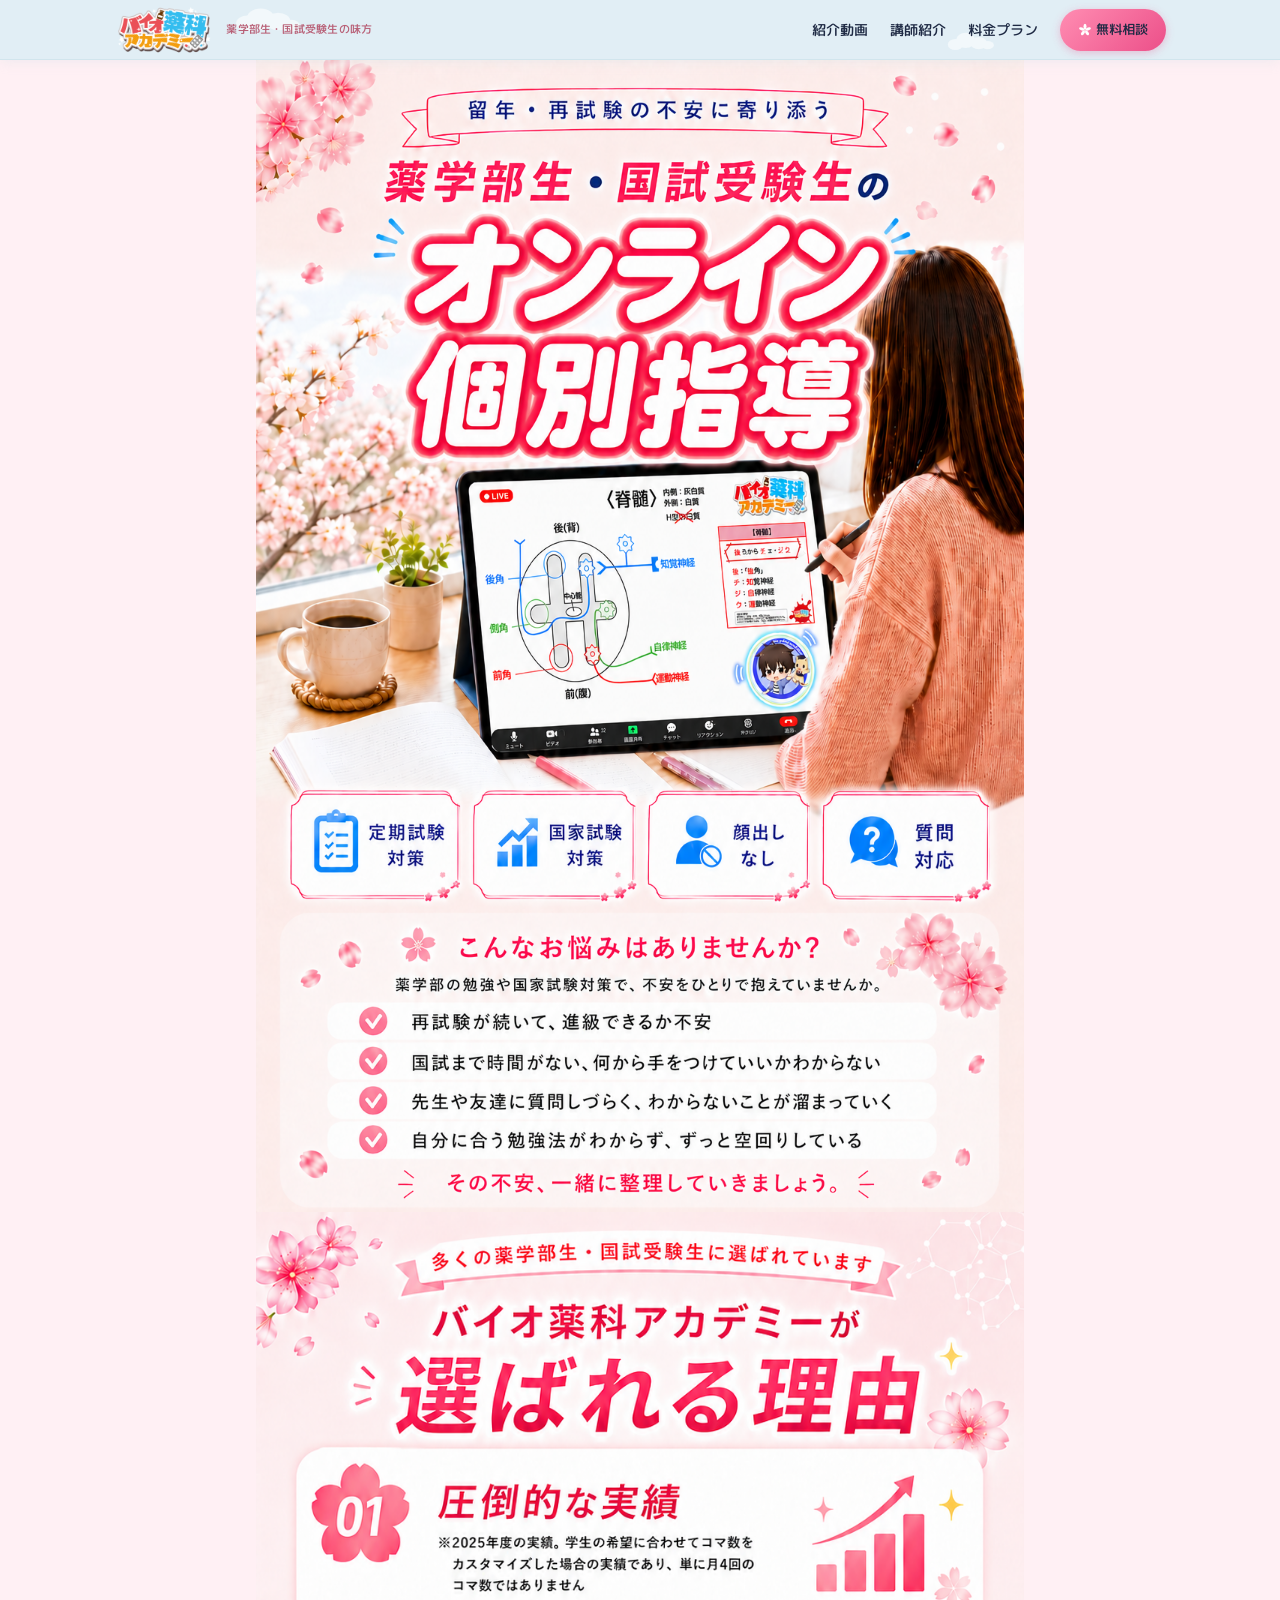
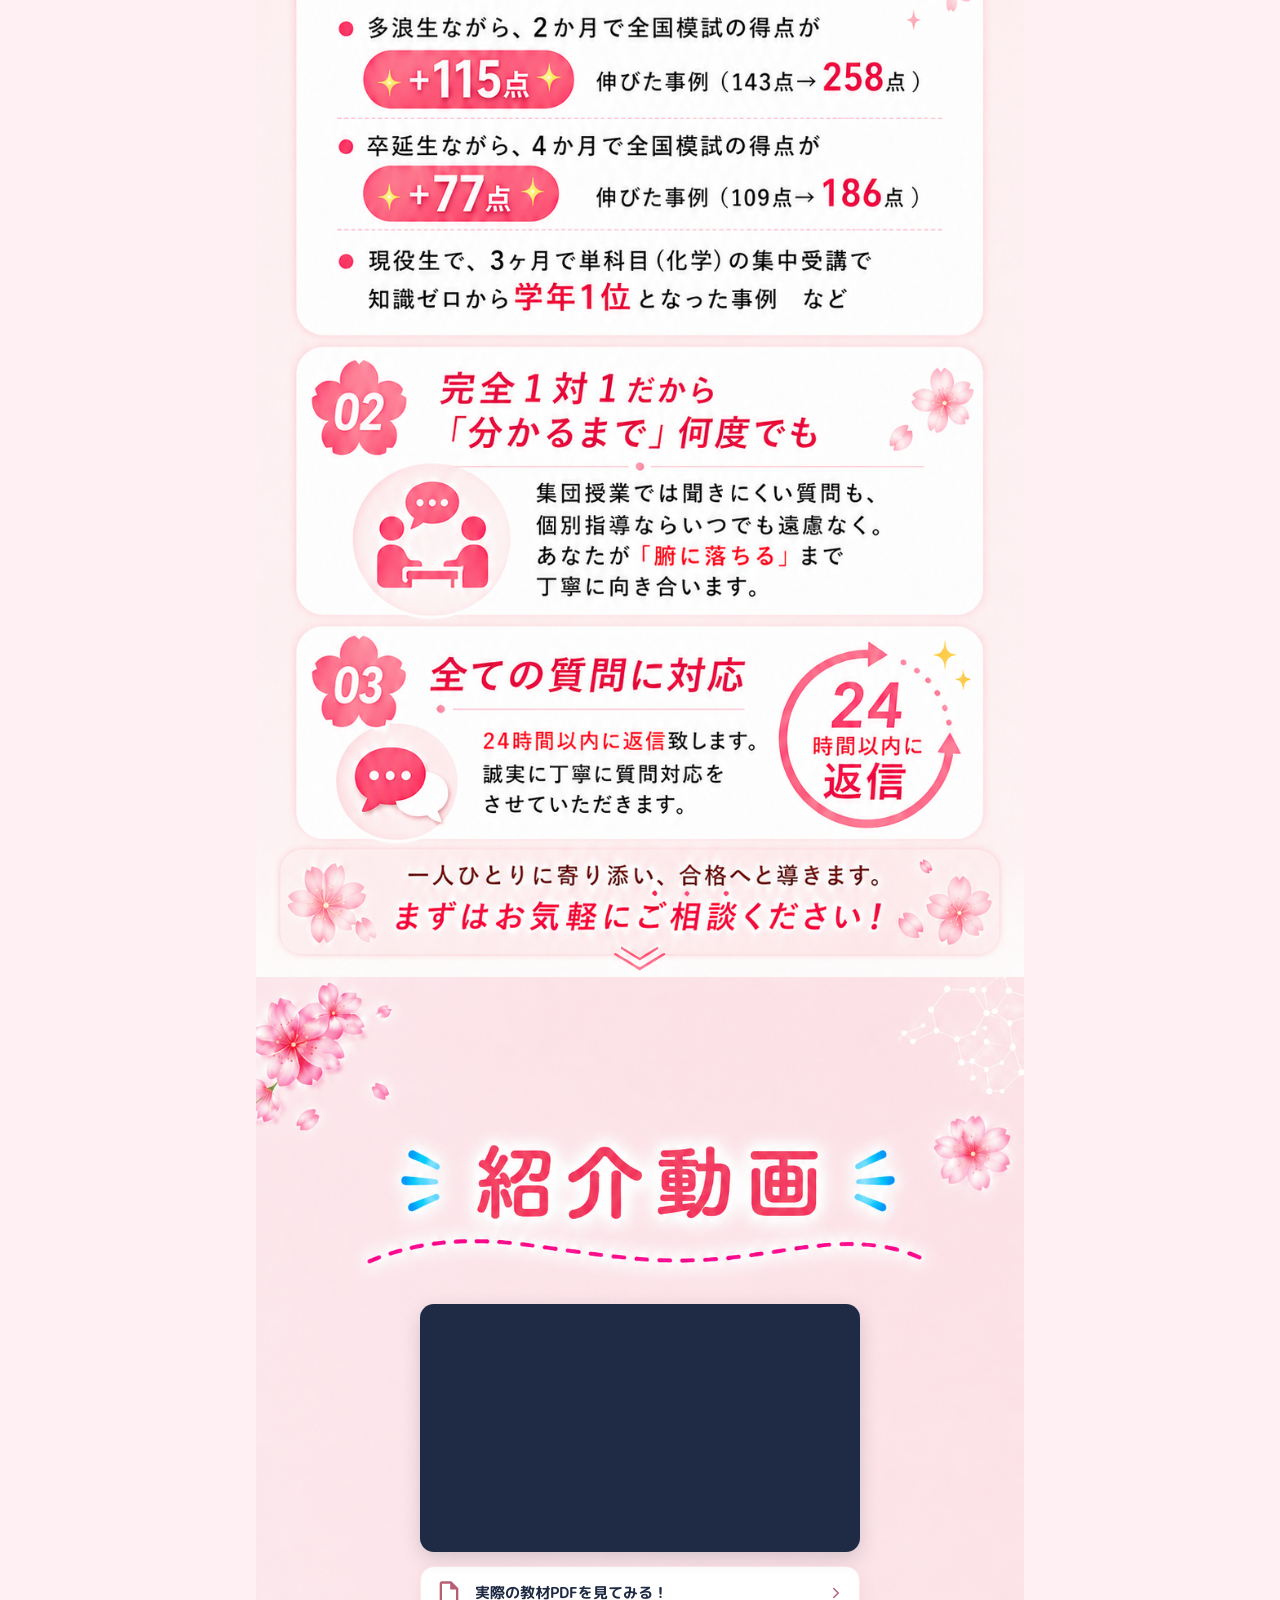
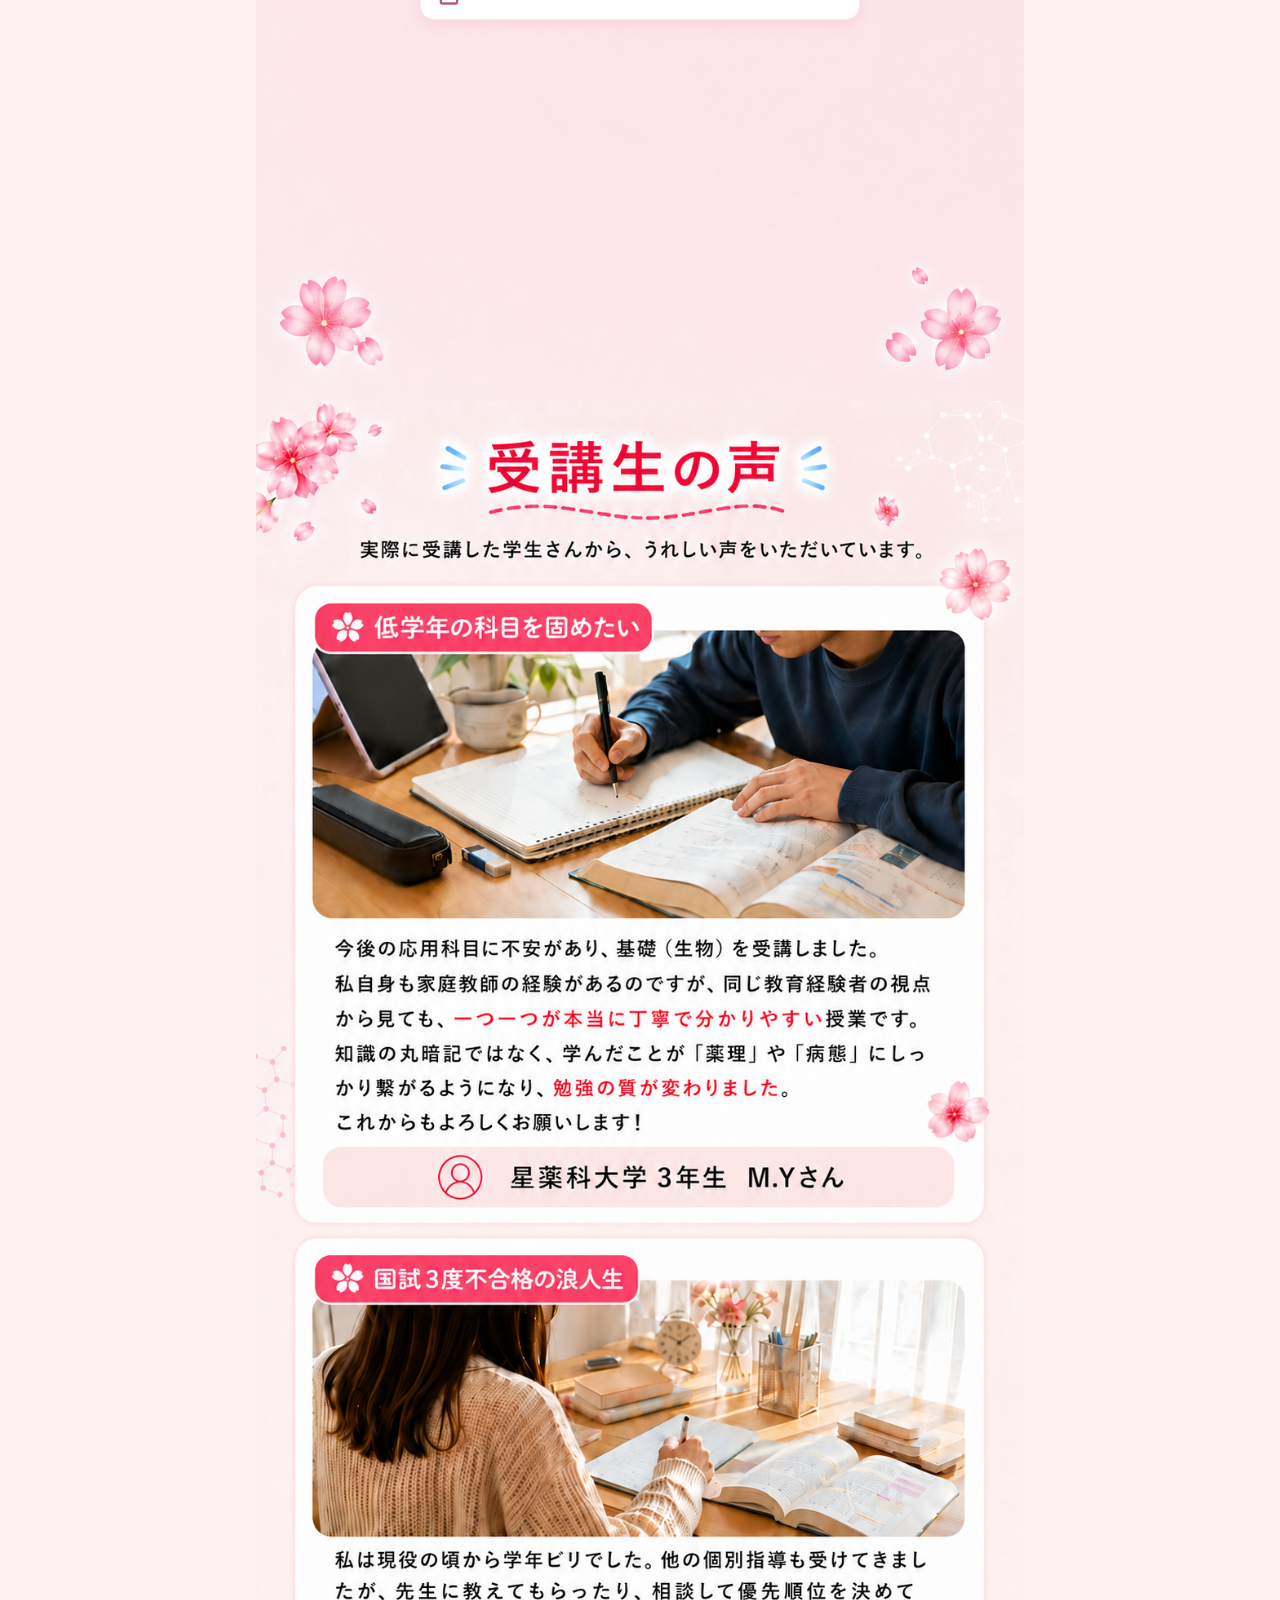
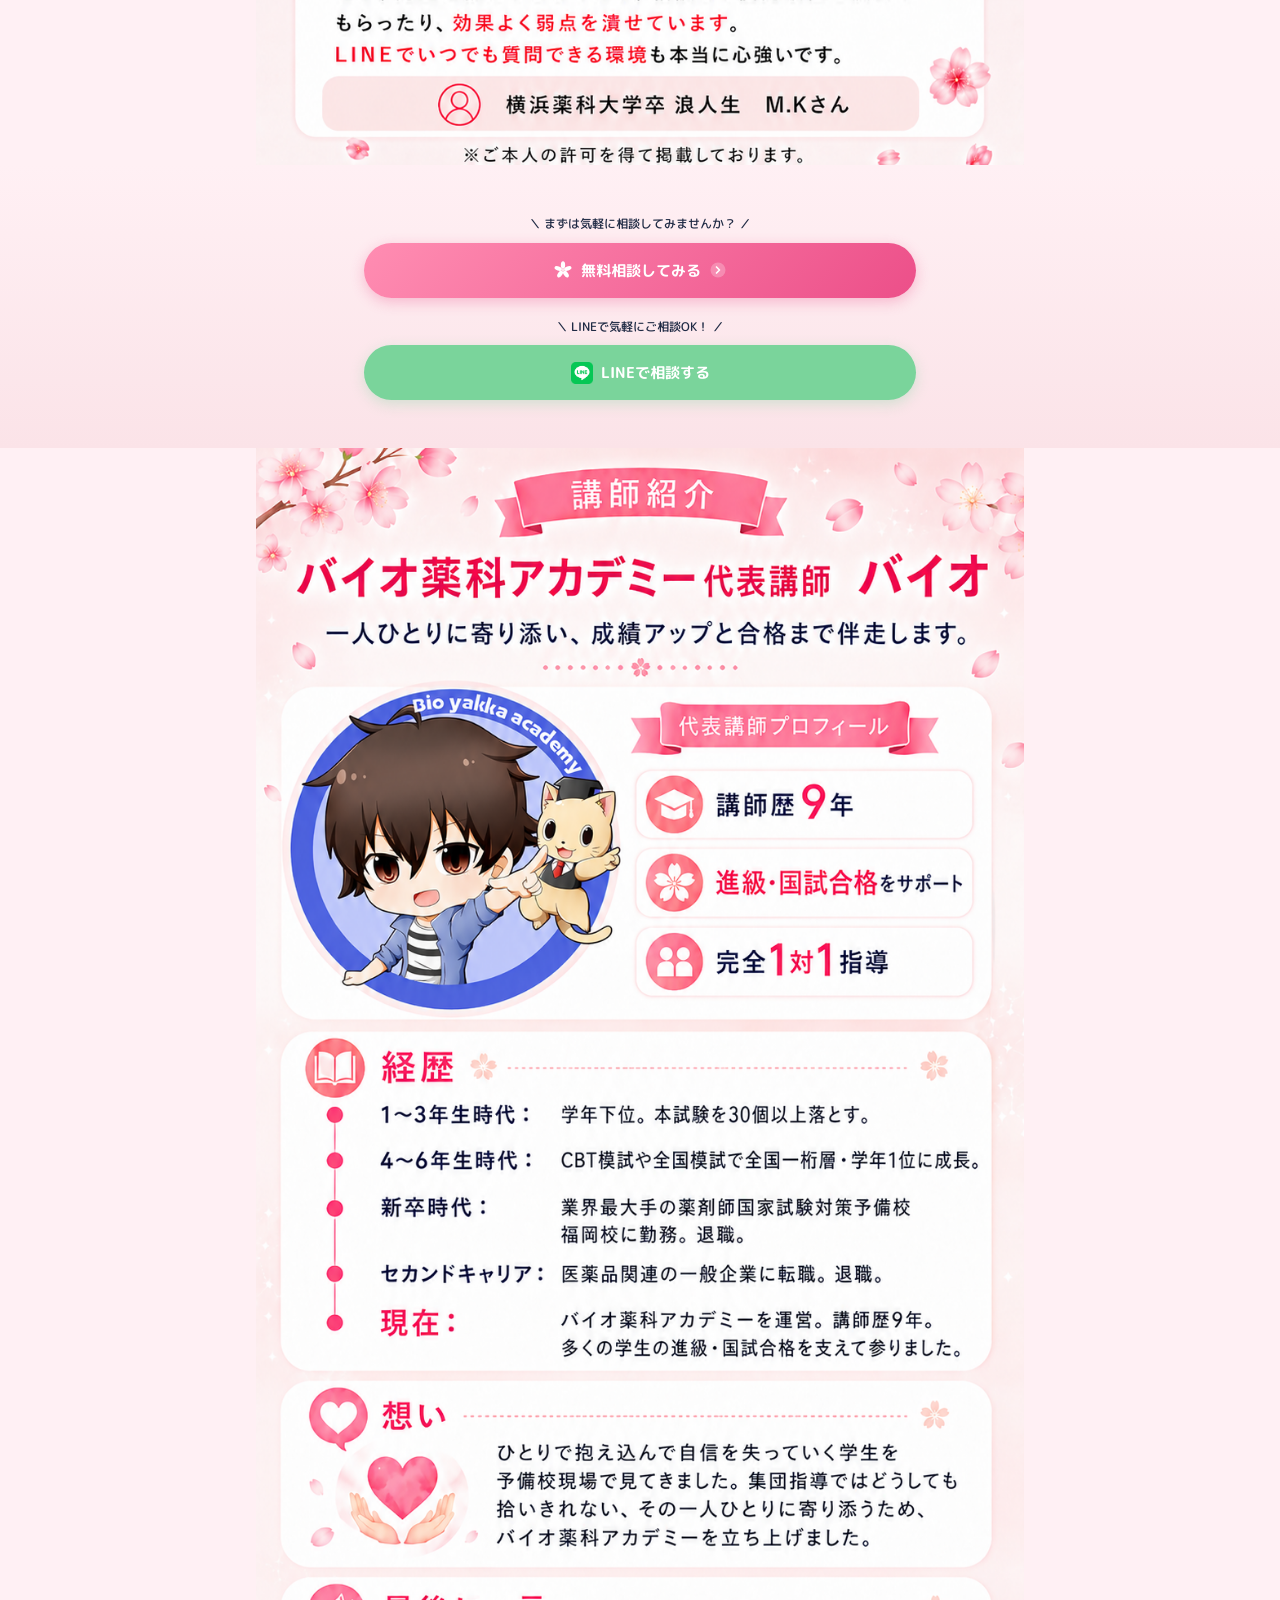
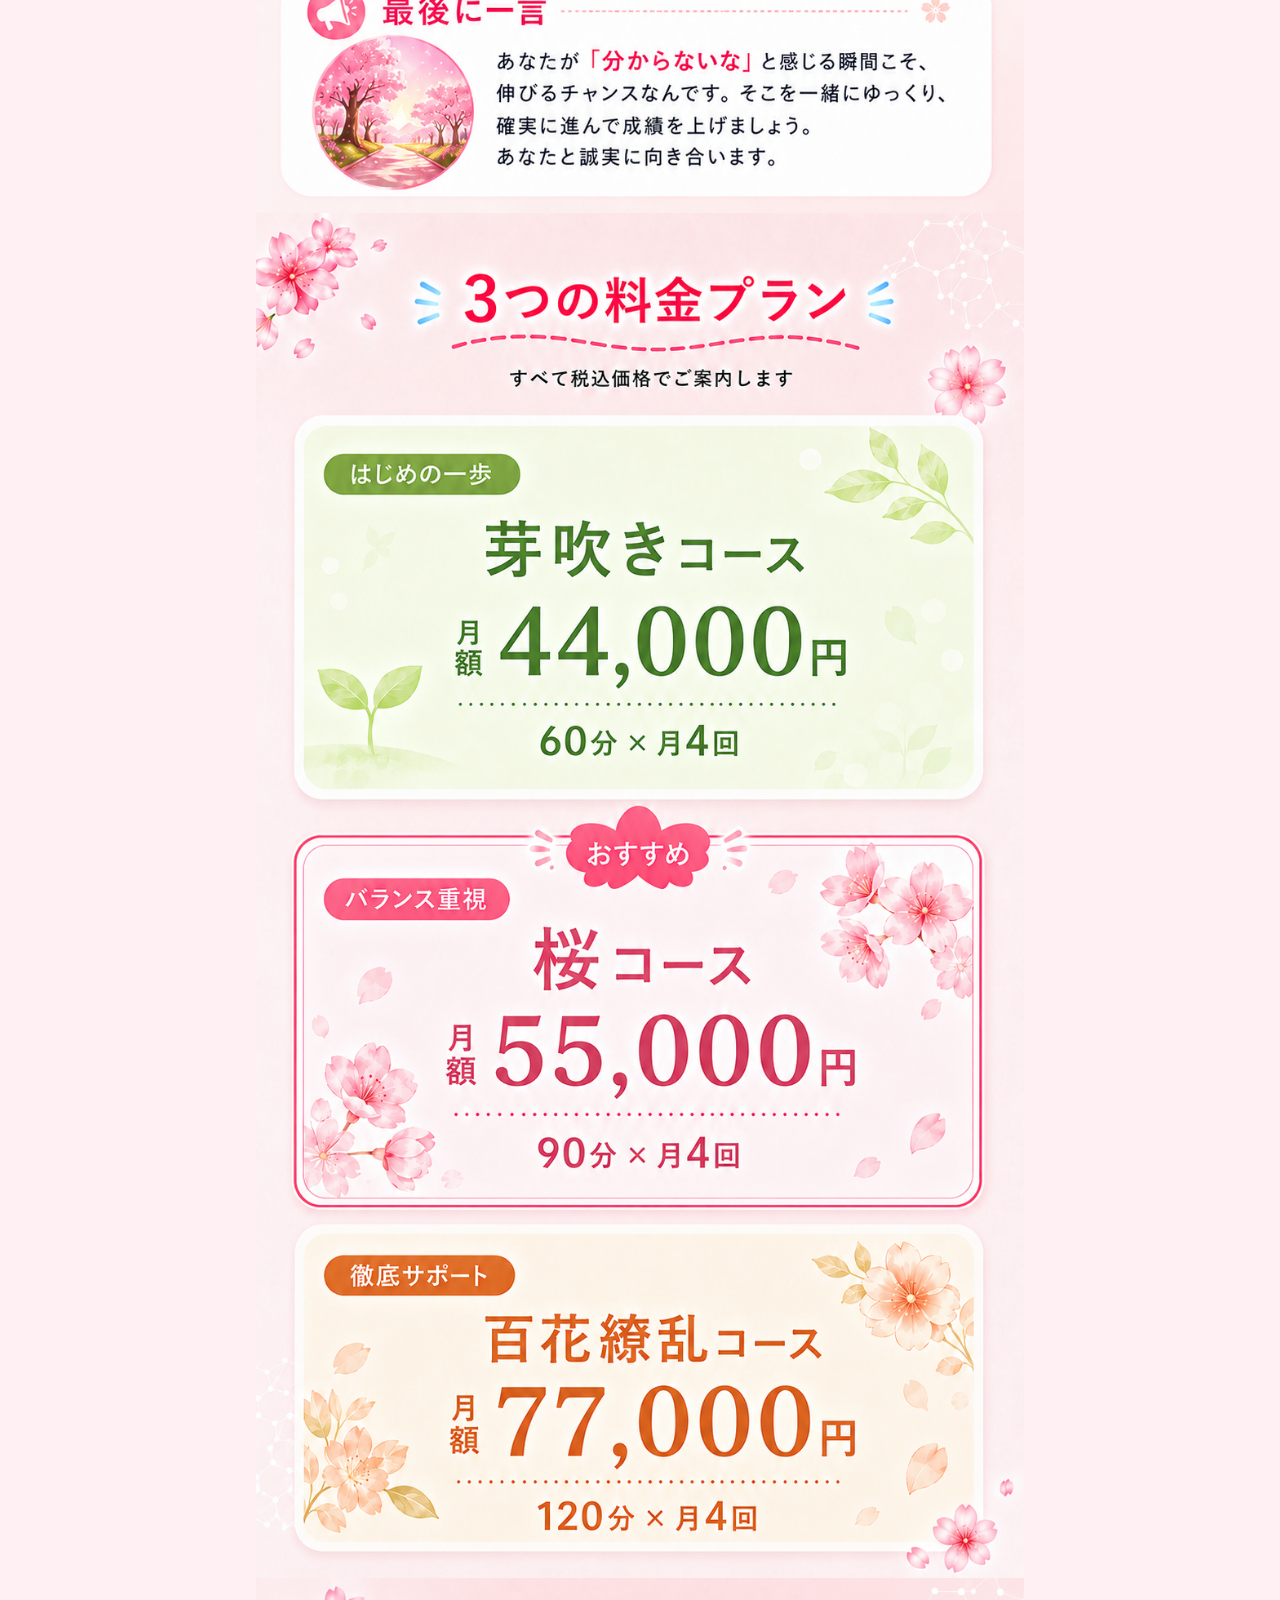
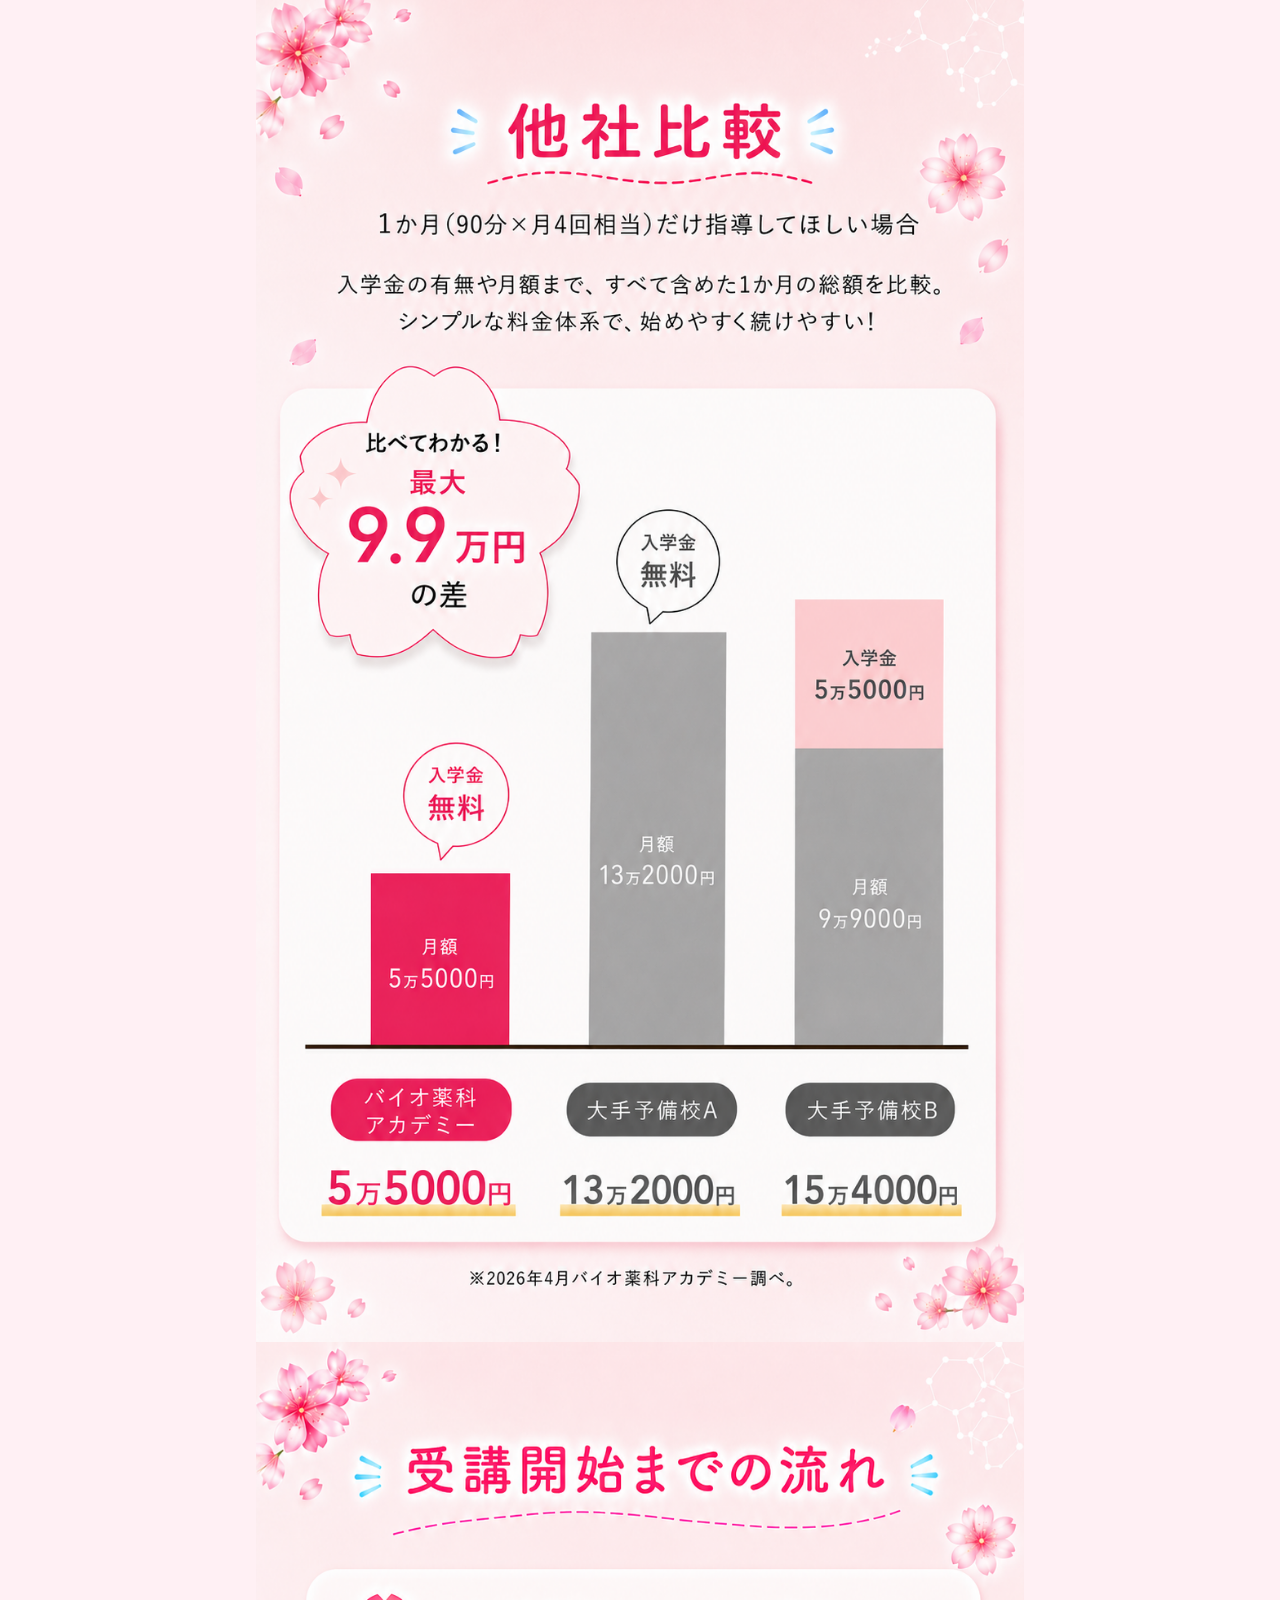
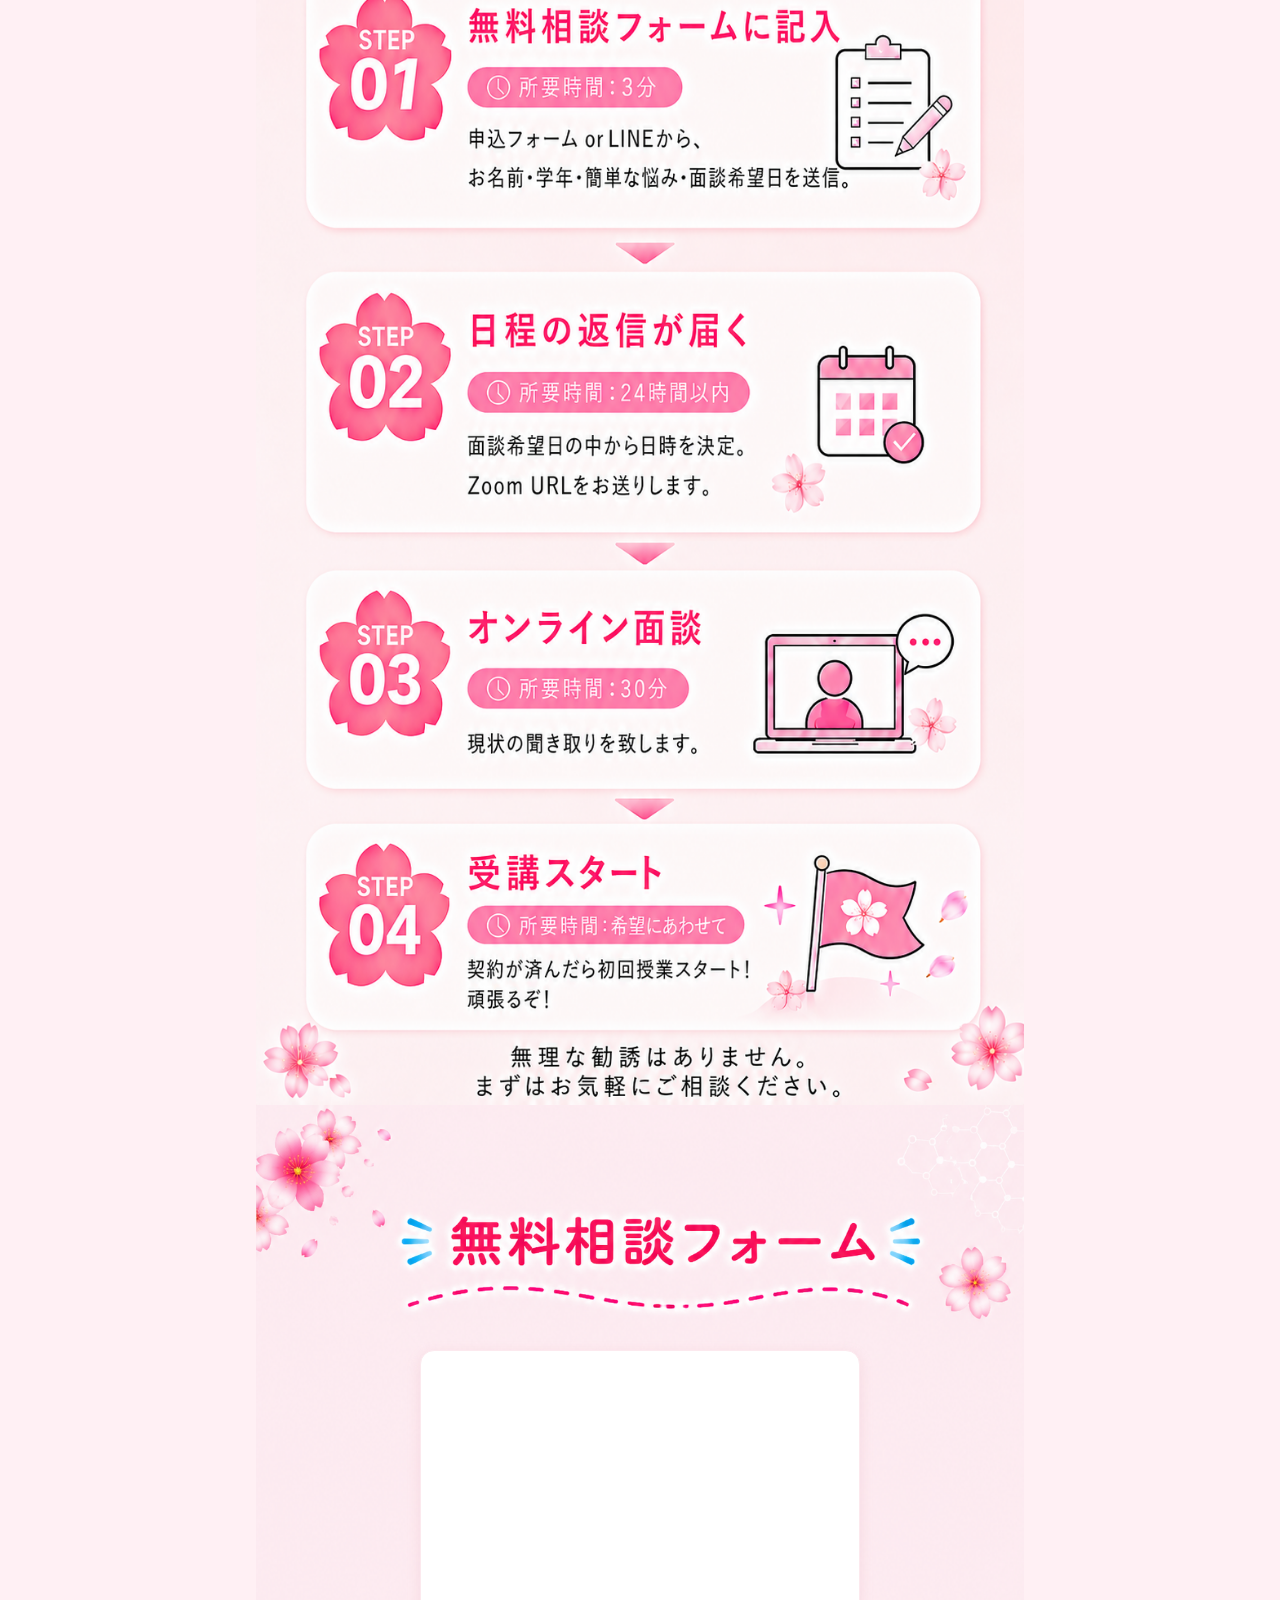
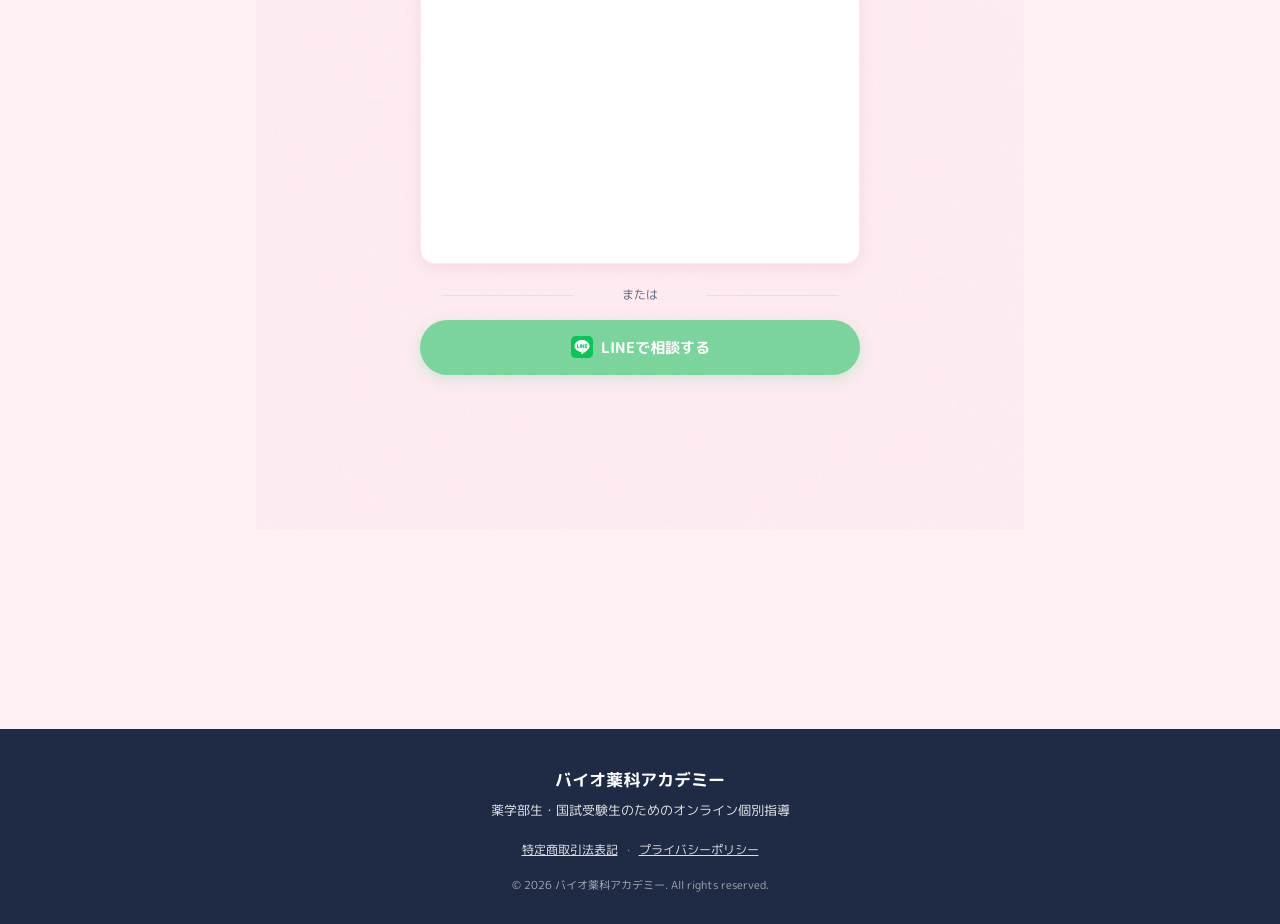
==== commit c4d2f410: "Add files via upload" ====
--- a/index.html
+++ b/index.html
@@ -59,7 +59,7 @@
     </div>
     <div class="header-inner">
       <a href="#" class="brand" aria-label="バイオ薬科アカデミー">
-        <img src="バイオ薬科アカデミーロゴ11605.png" alt="バイオ薬科アカデミー" class="logo">
+        <img src="logo.png" alt="バイオ薬科アカデミー" class="logo">
         <span class="brand-tagline">薬学部生・国試受験生の味方</span>
       </a>
 
@@ -119,7 +119,7 @@
 
     <!-- ========== ② 選ばれる理由 ========== -->
     <section id="section-2" class="section-img">
-      <img src="②選ばれる理由.png" alt="バイオ薬科アカデミーが選ばれる理由：①圧倒的な実績（多浪生が2か月で全国模試115点アップ等）、②完全1対1だから分かるまで何度でも、③24時間以内に質問返信" loading="lazy">
+      <img src="02-reasons.png" alt="バイオ薬科アカデミーが選ばれる理由：①圧倒的な実績（多浪生が2か月で全国模試115点アップ等）、②完全1対1だから分かるまで何度でも、③24時間以内に質問返信" loading="lazy">
     </section>
 
     <!-- ========== ③ 紹介動画＋PDF（HTMLオーバーレイ） ========== -->
@@ -194,7 +194,7 @@
 
     <!-- ========== ⑥ 料金プラン ========== -->
     <section id="section-6" class="section-img">
-      <img src="⑥料金プラン.png" alt="3つの料金プラン（すべて税込）：芽吹きコース 月額44,000円（60分×月4回）、桜コース 月額55,000円（90分×月4回・おすすめ）、百花繚乱コース 月額77,000円（120分×月4回）" loading="lazy">
+      <img src="06-pricing.png" alt="3つの料金プラン（すべて税込）：芽吹きコース 月額44,000円（60分×月4回）、桜コース 月額55,000円（90分×月4回・おすすめ）、百花繚乱コース 月額77,000円（120分×月4回）" loading="lazy">
     </section>
 
     <!-- ========== ⑦ 他社比較 ========== -->
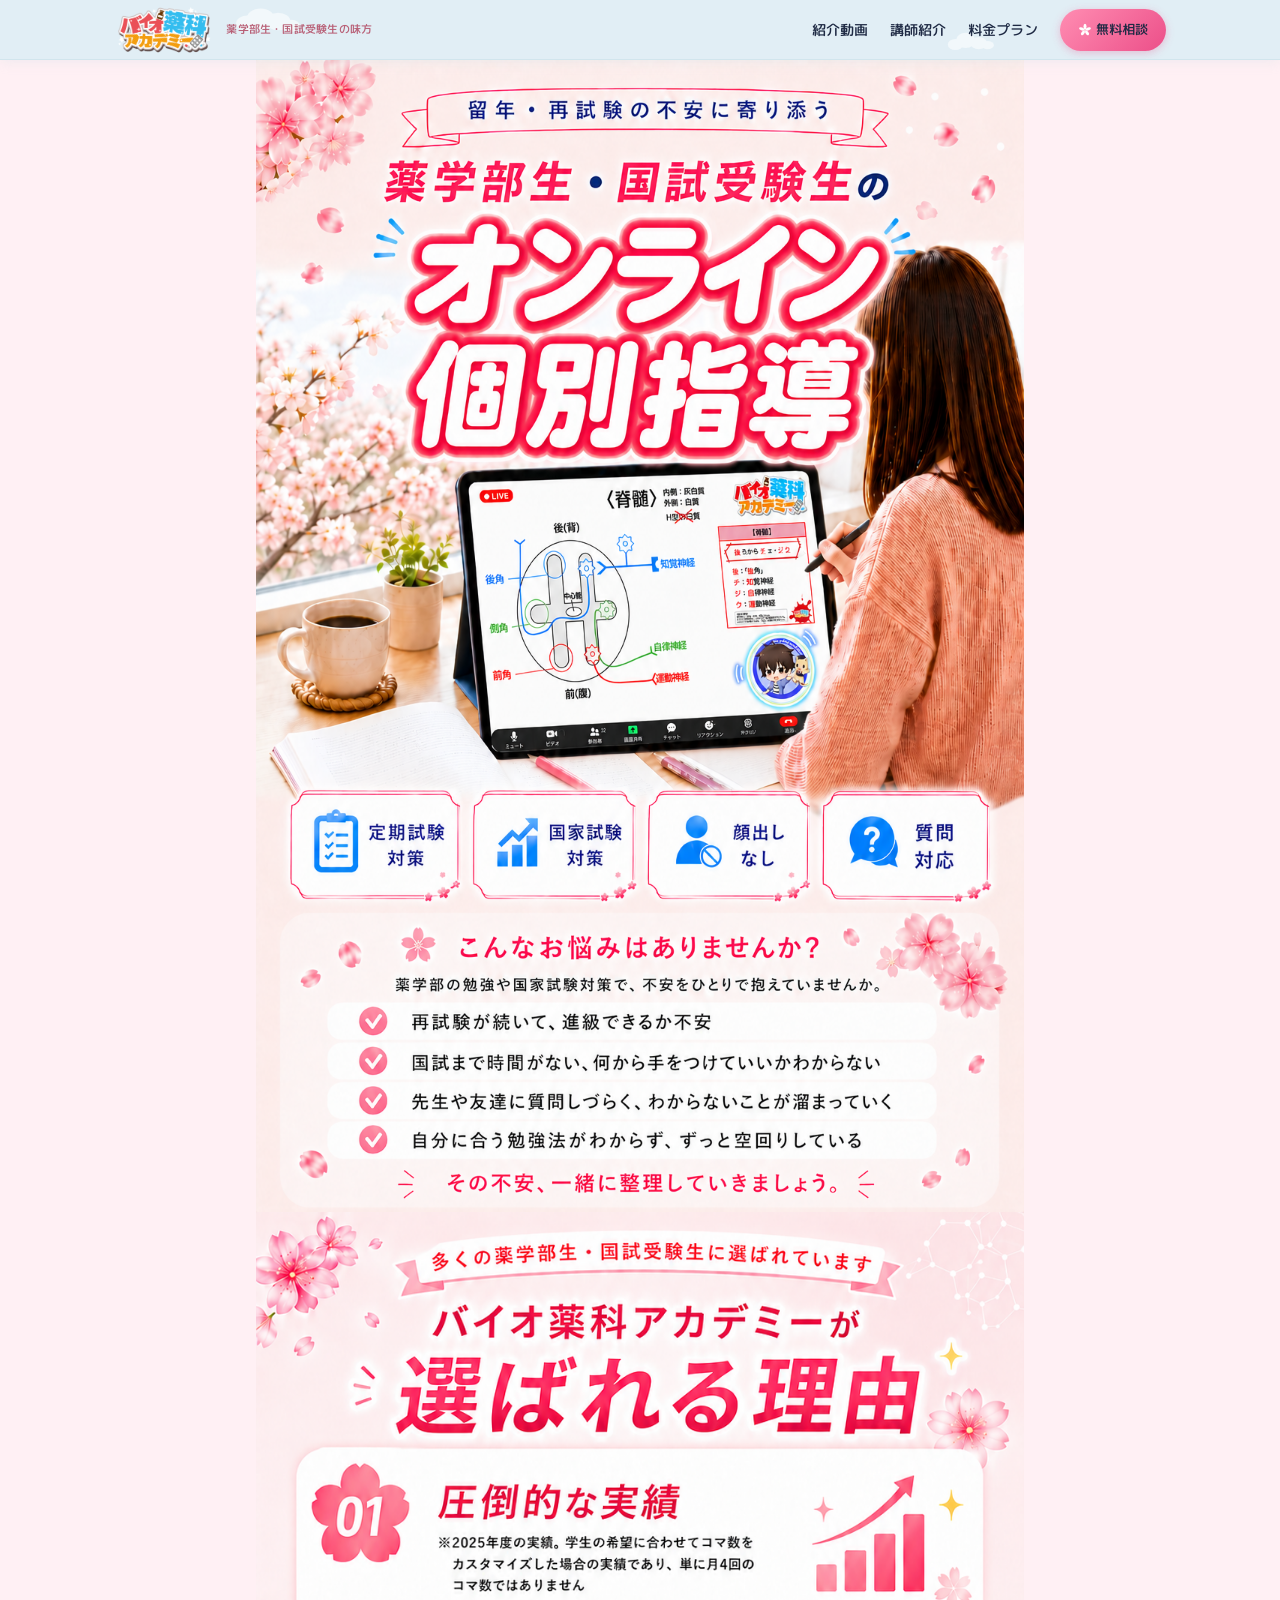
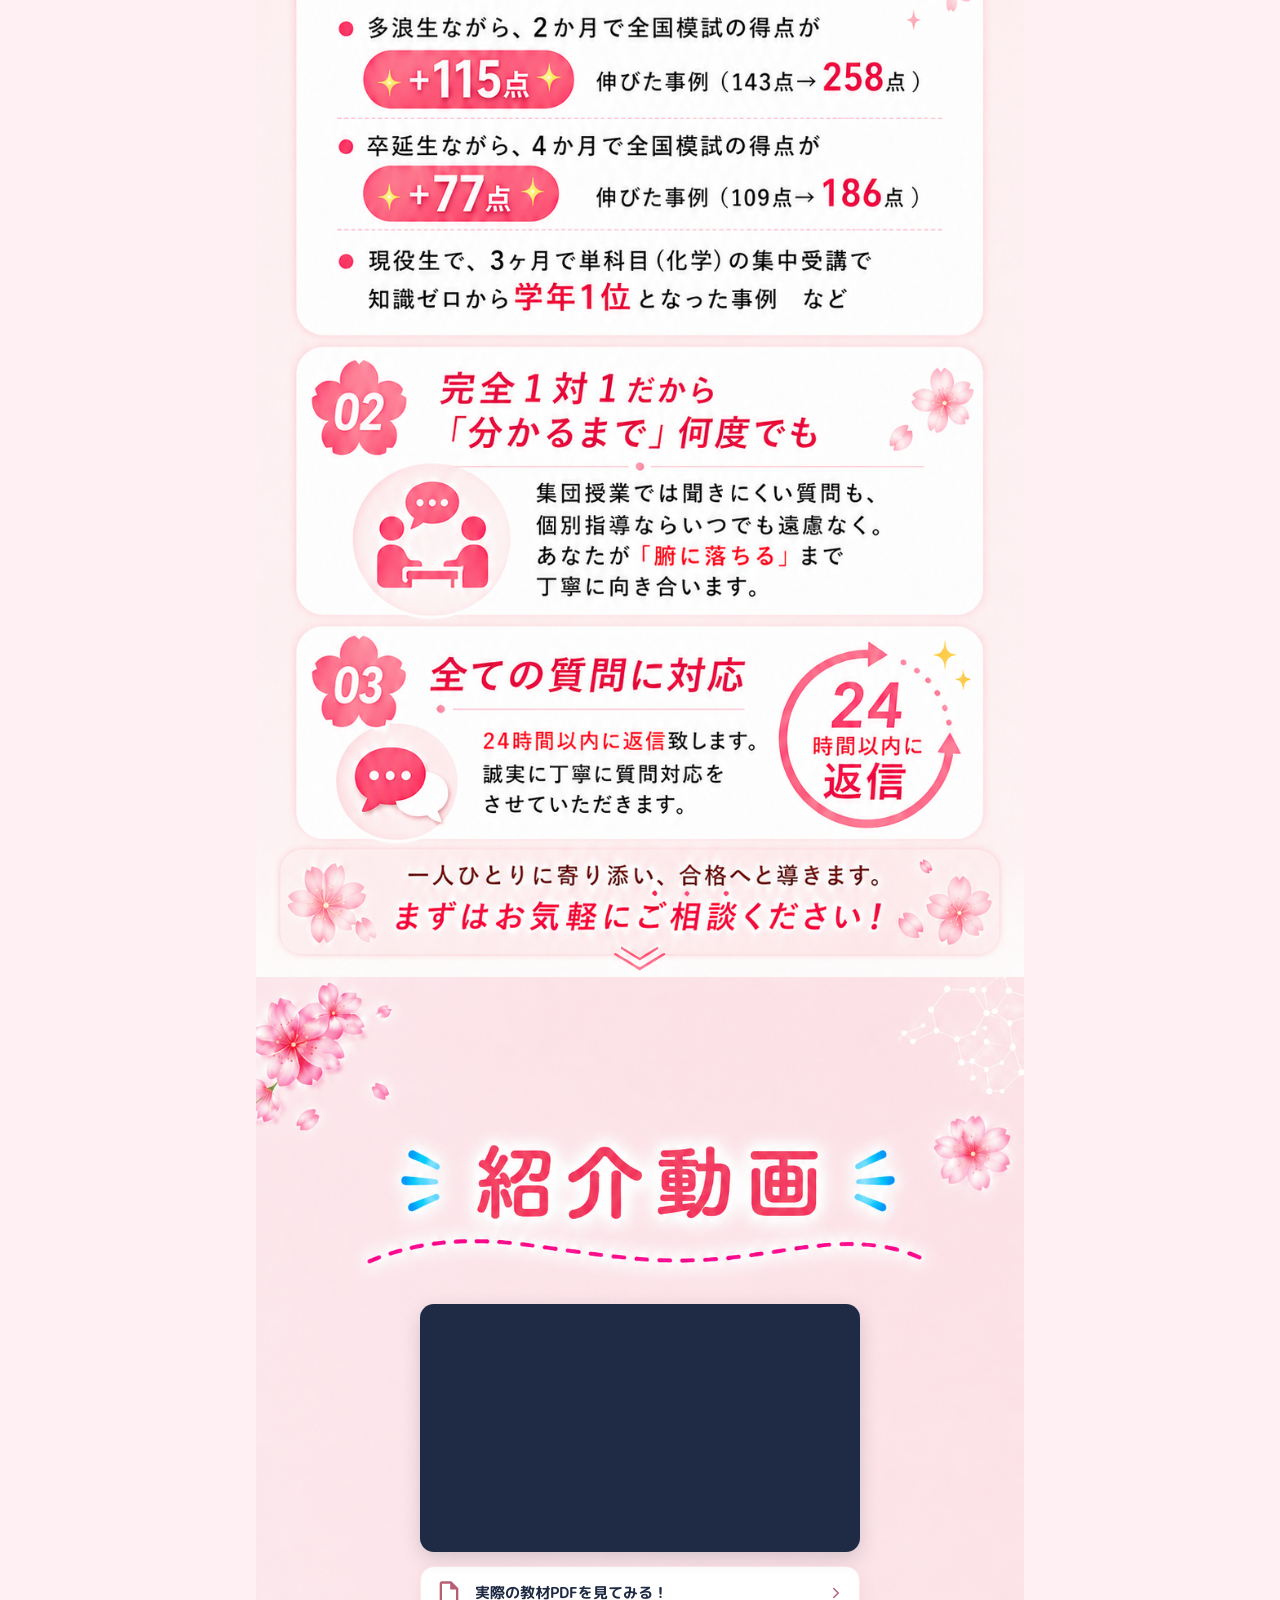
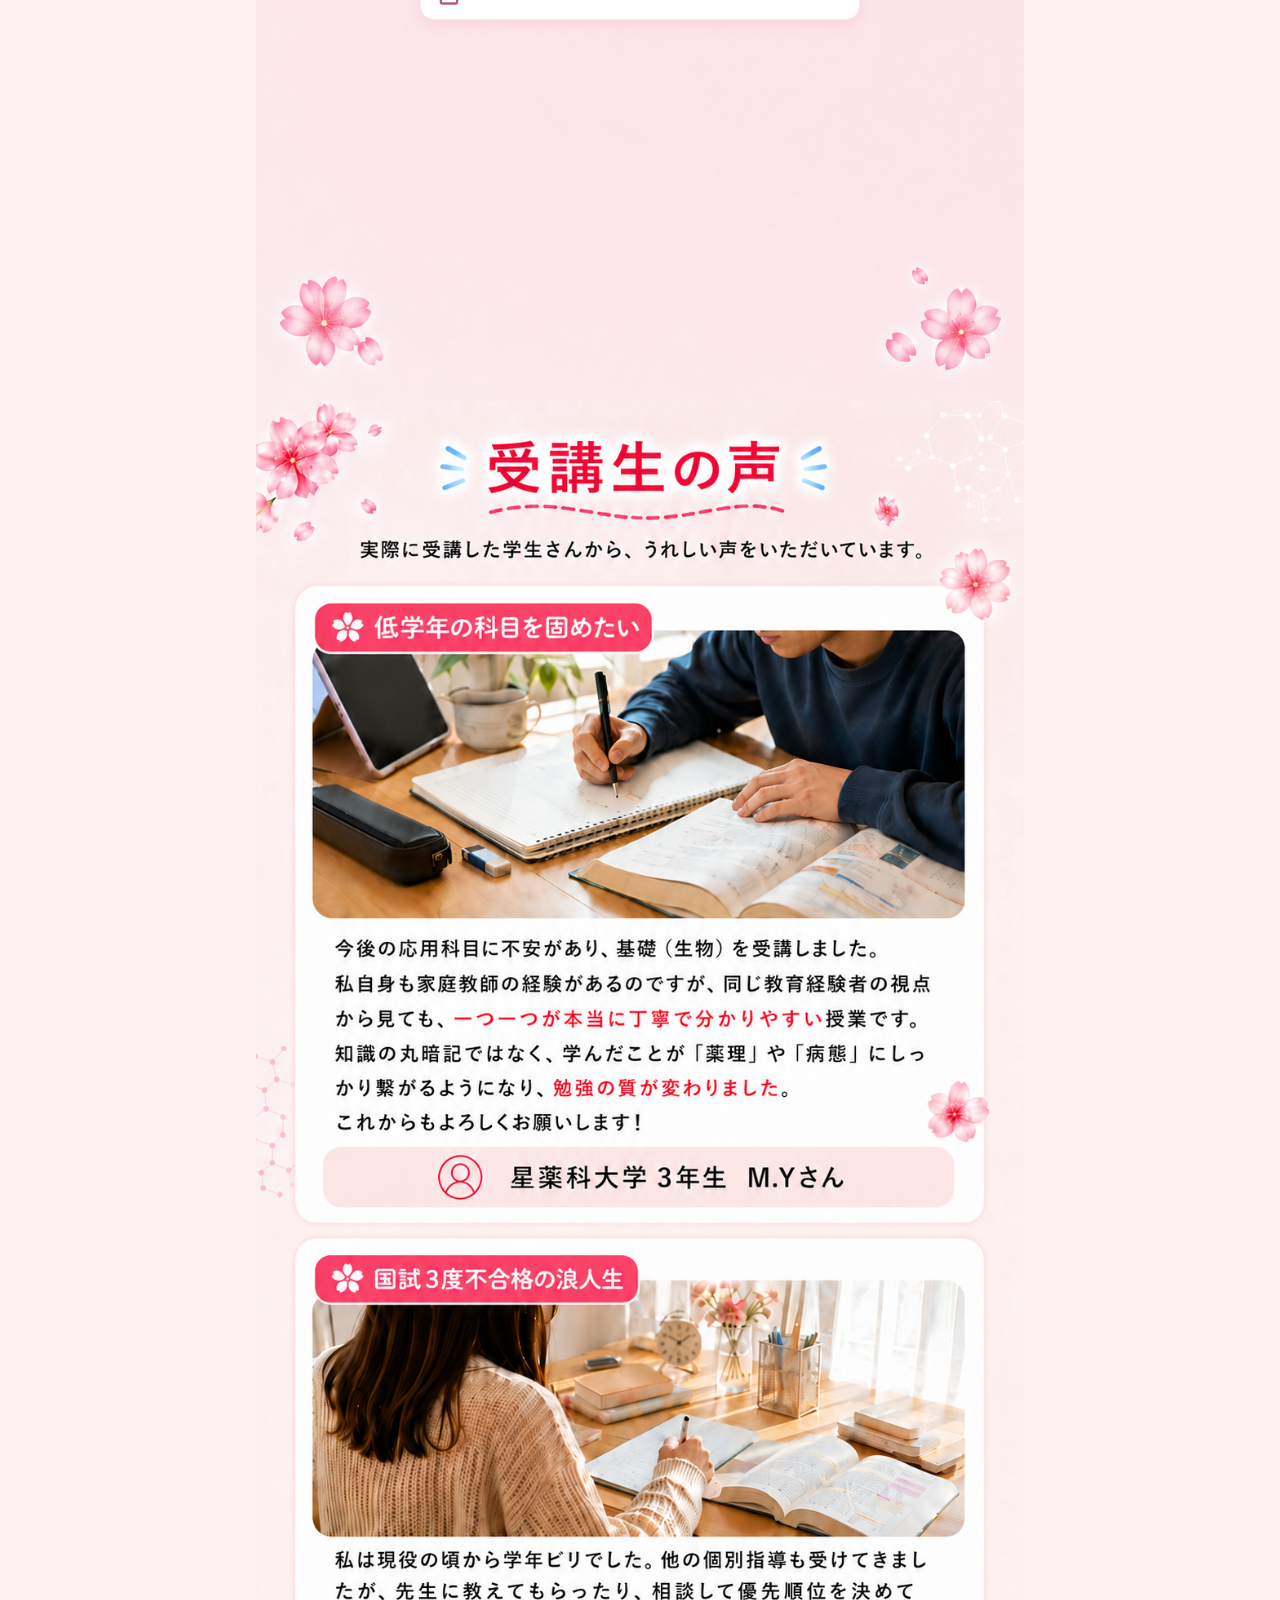
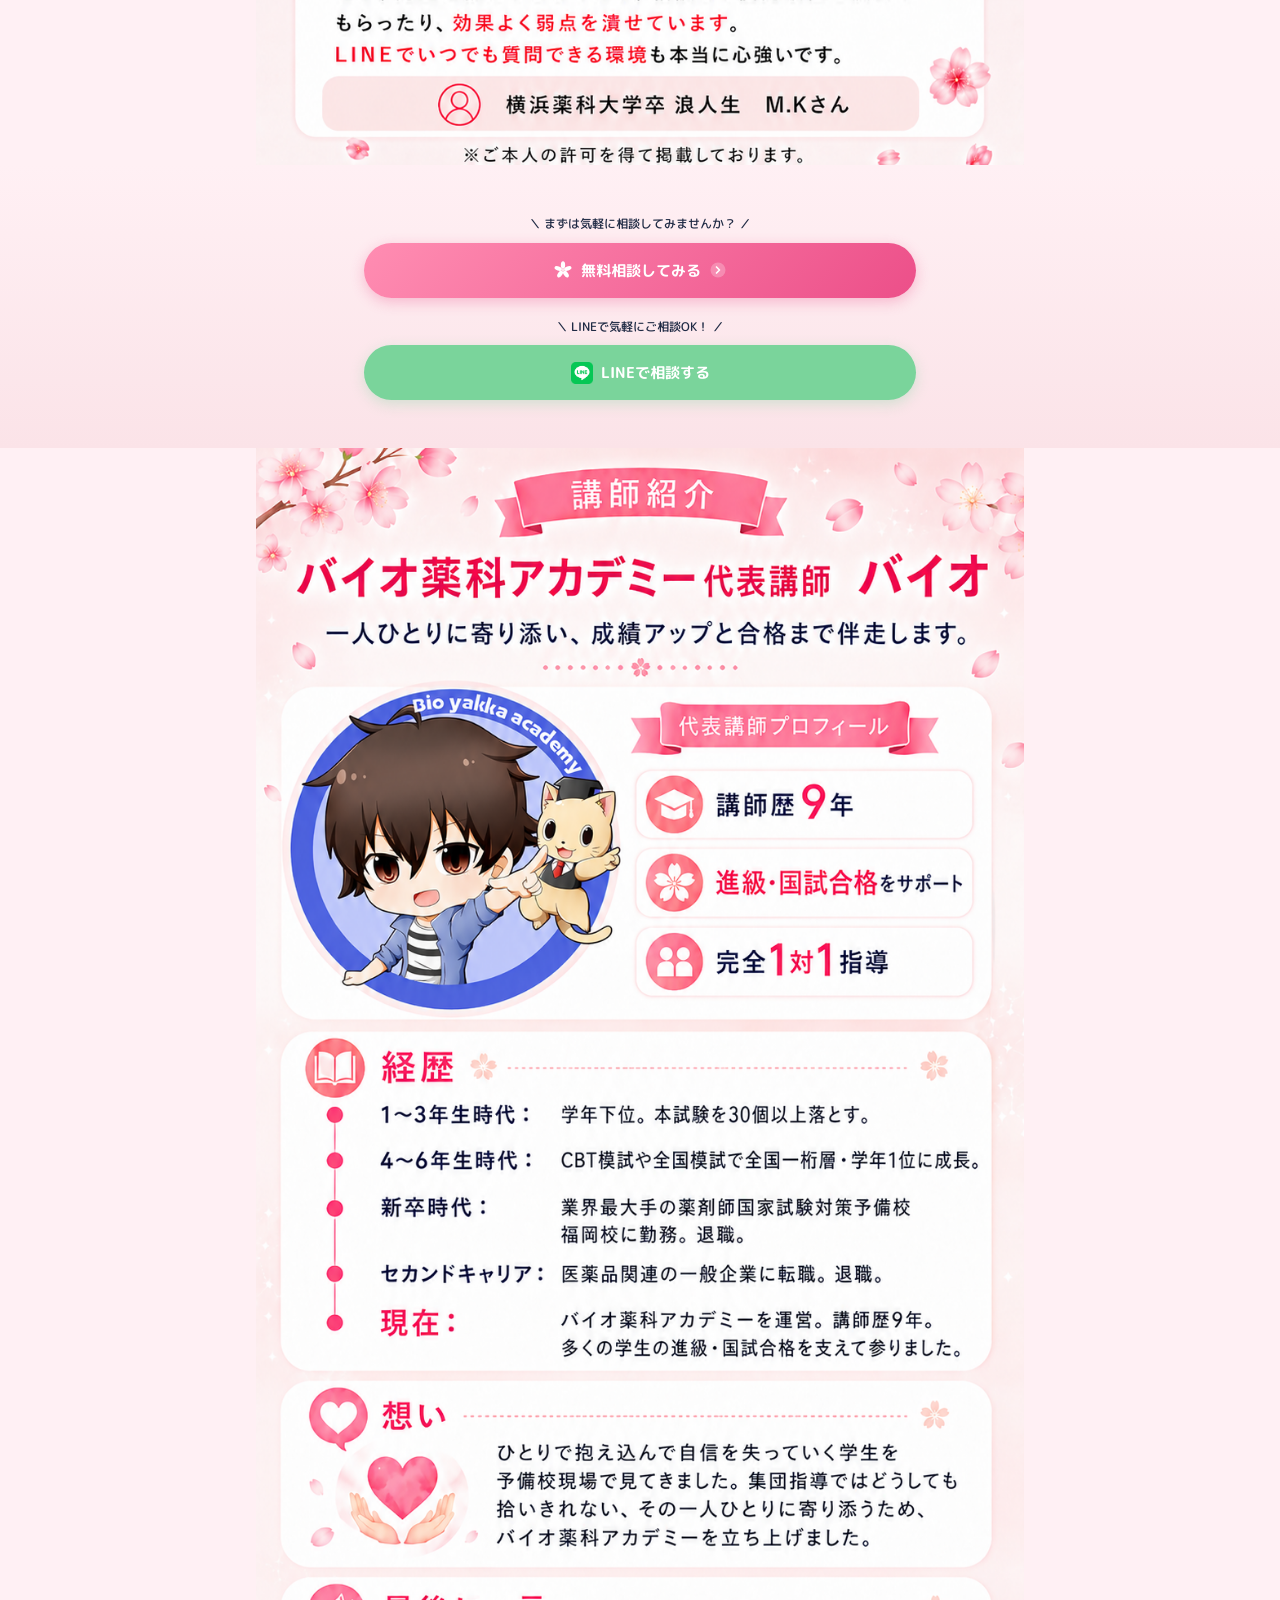
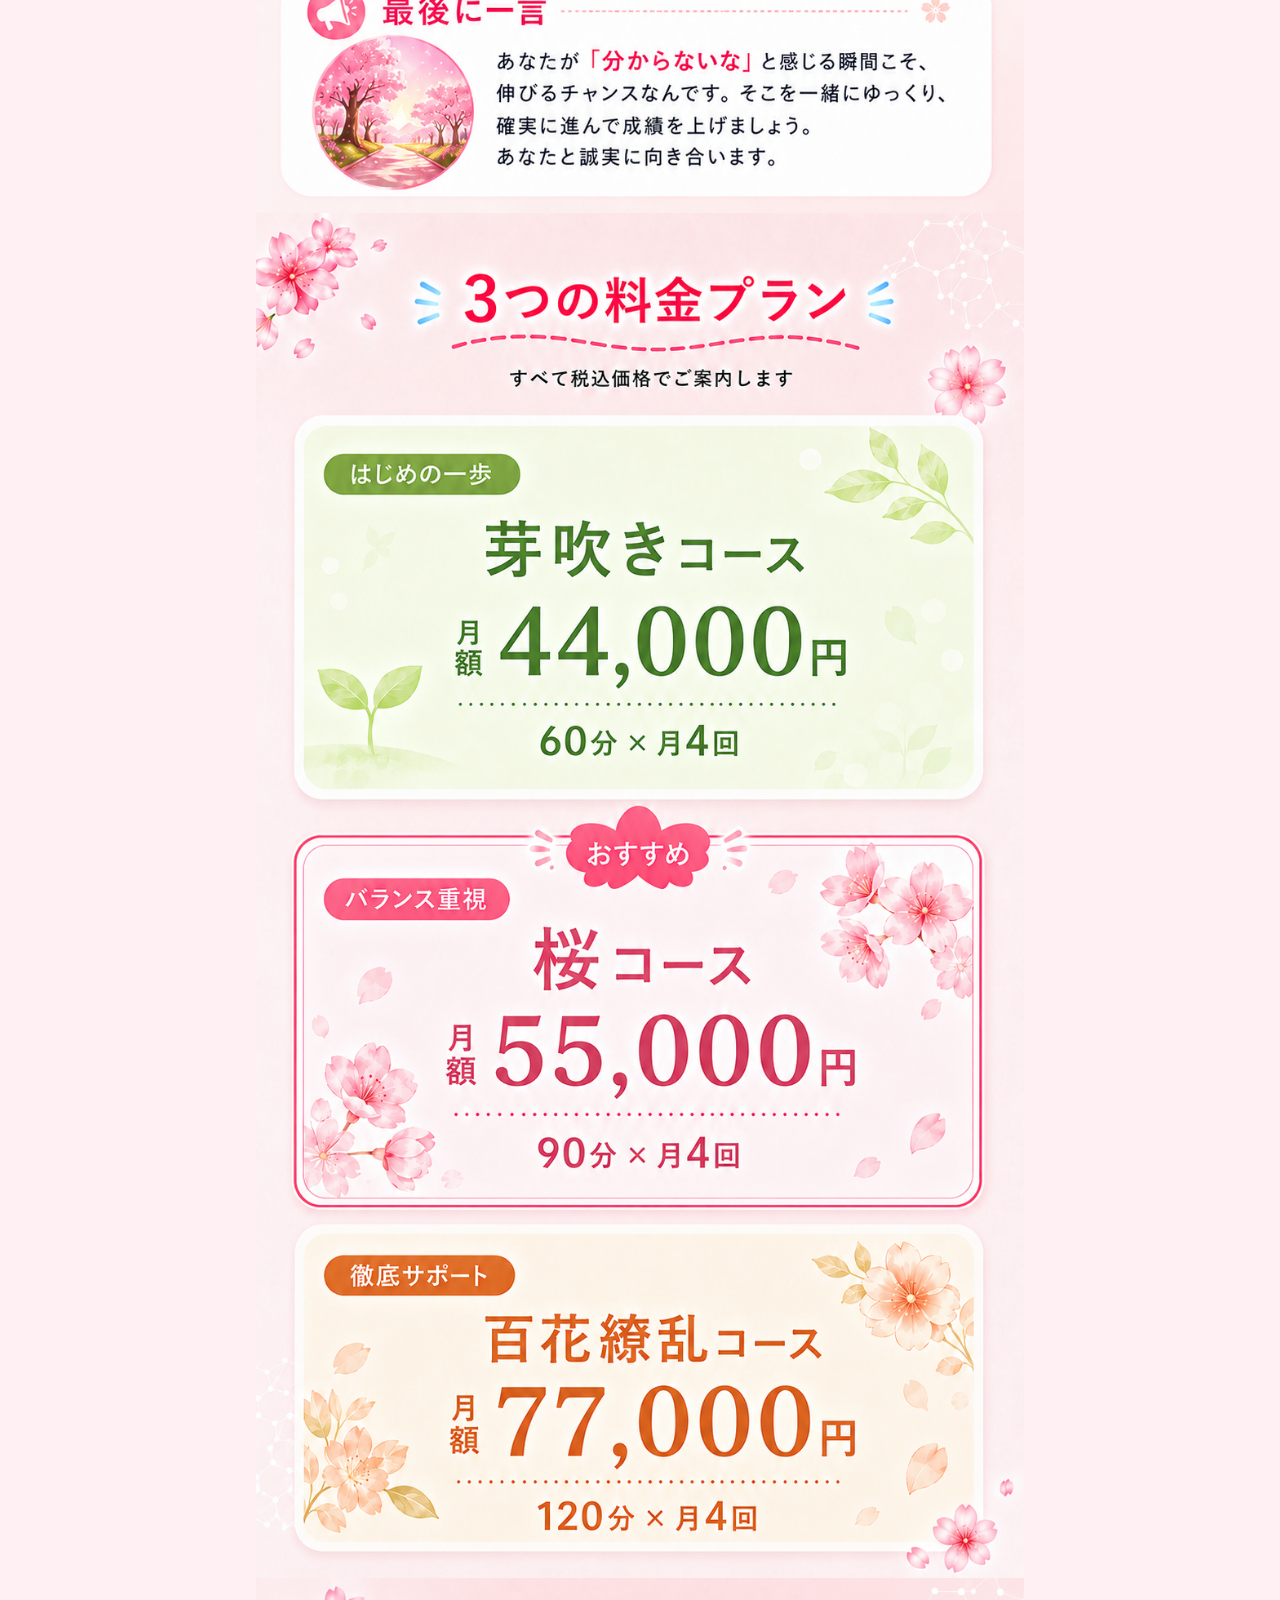
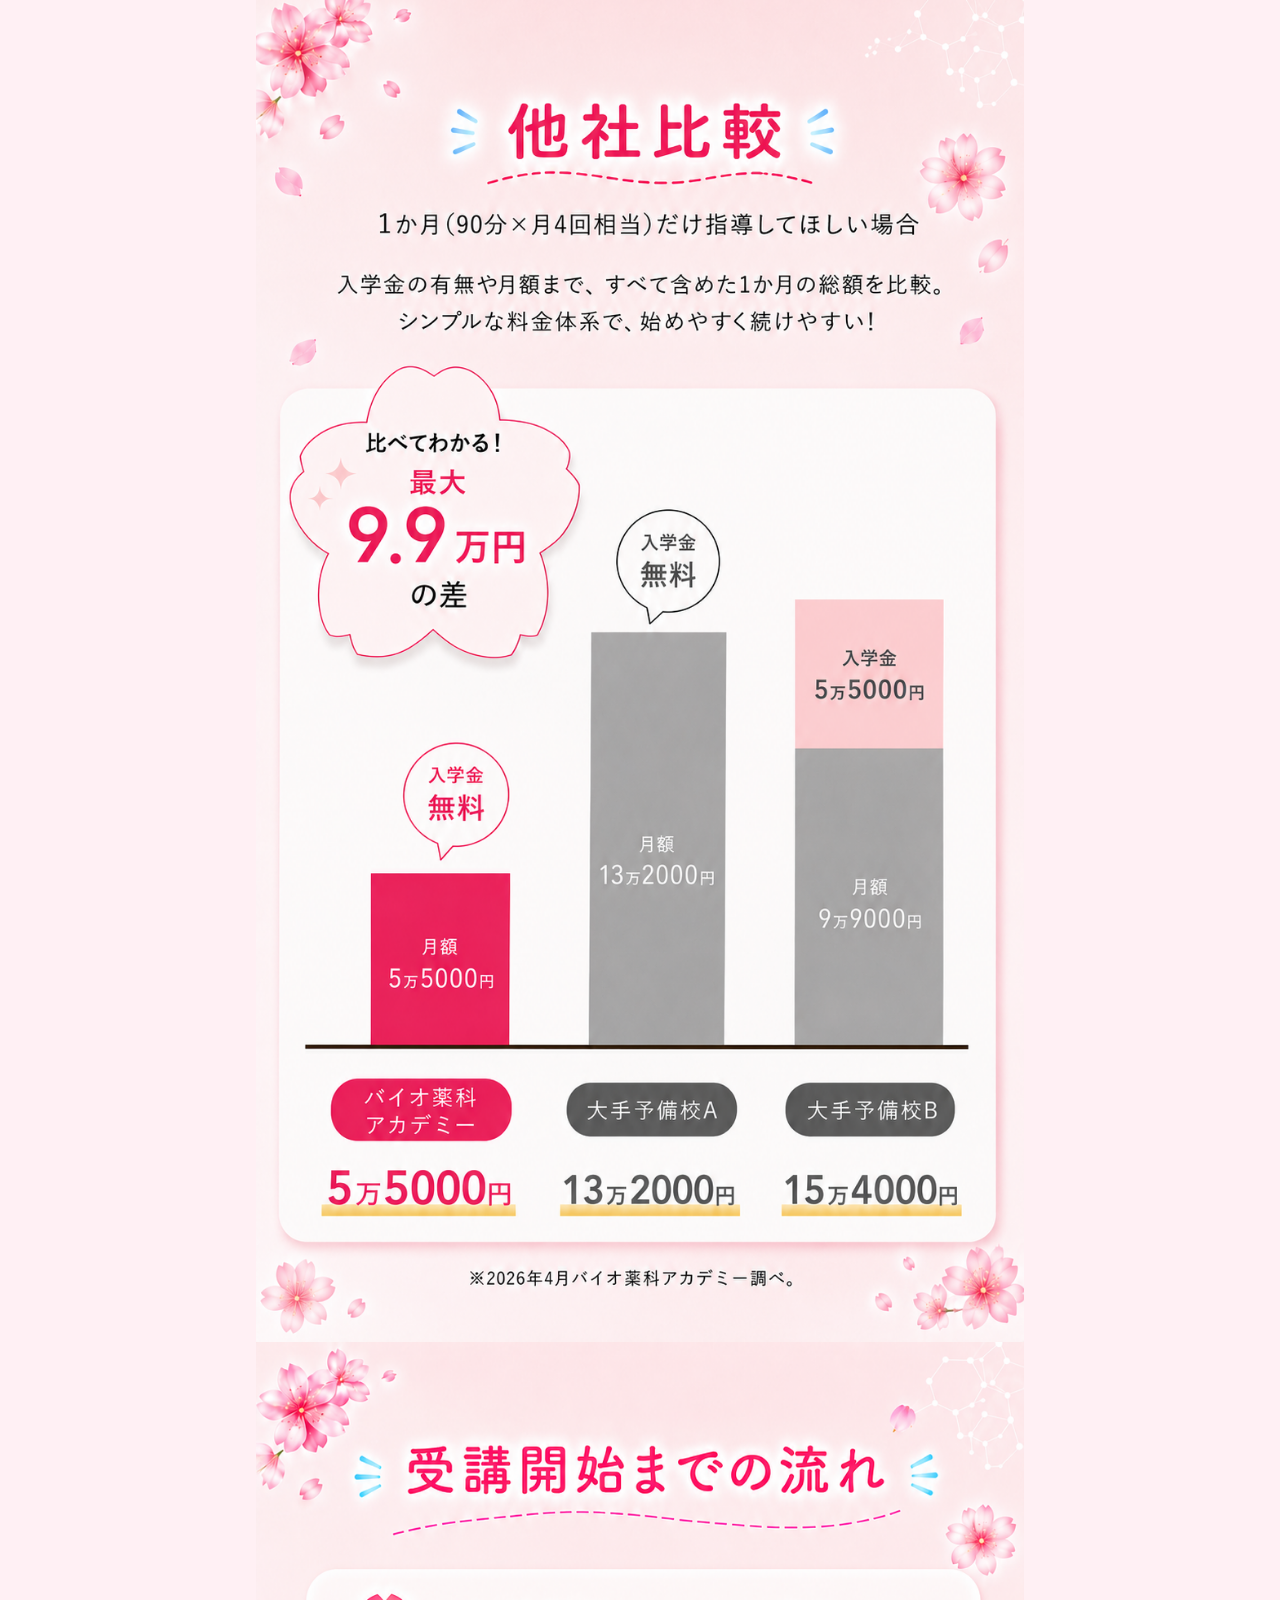
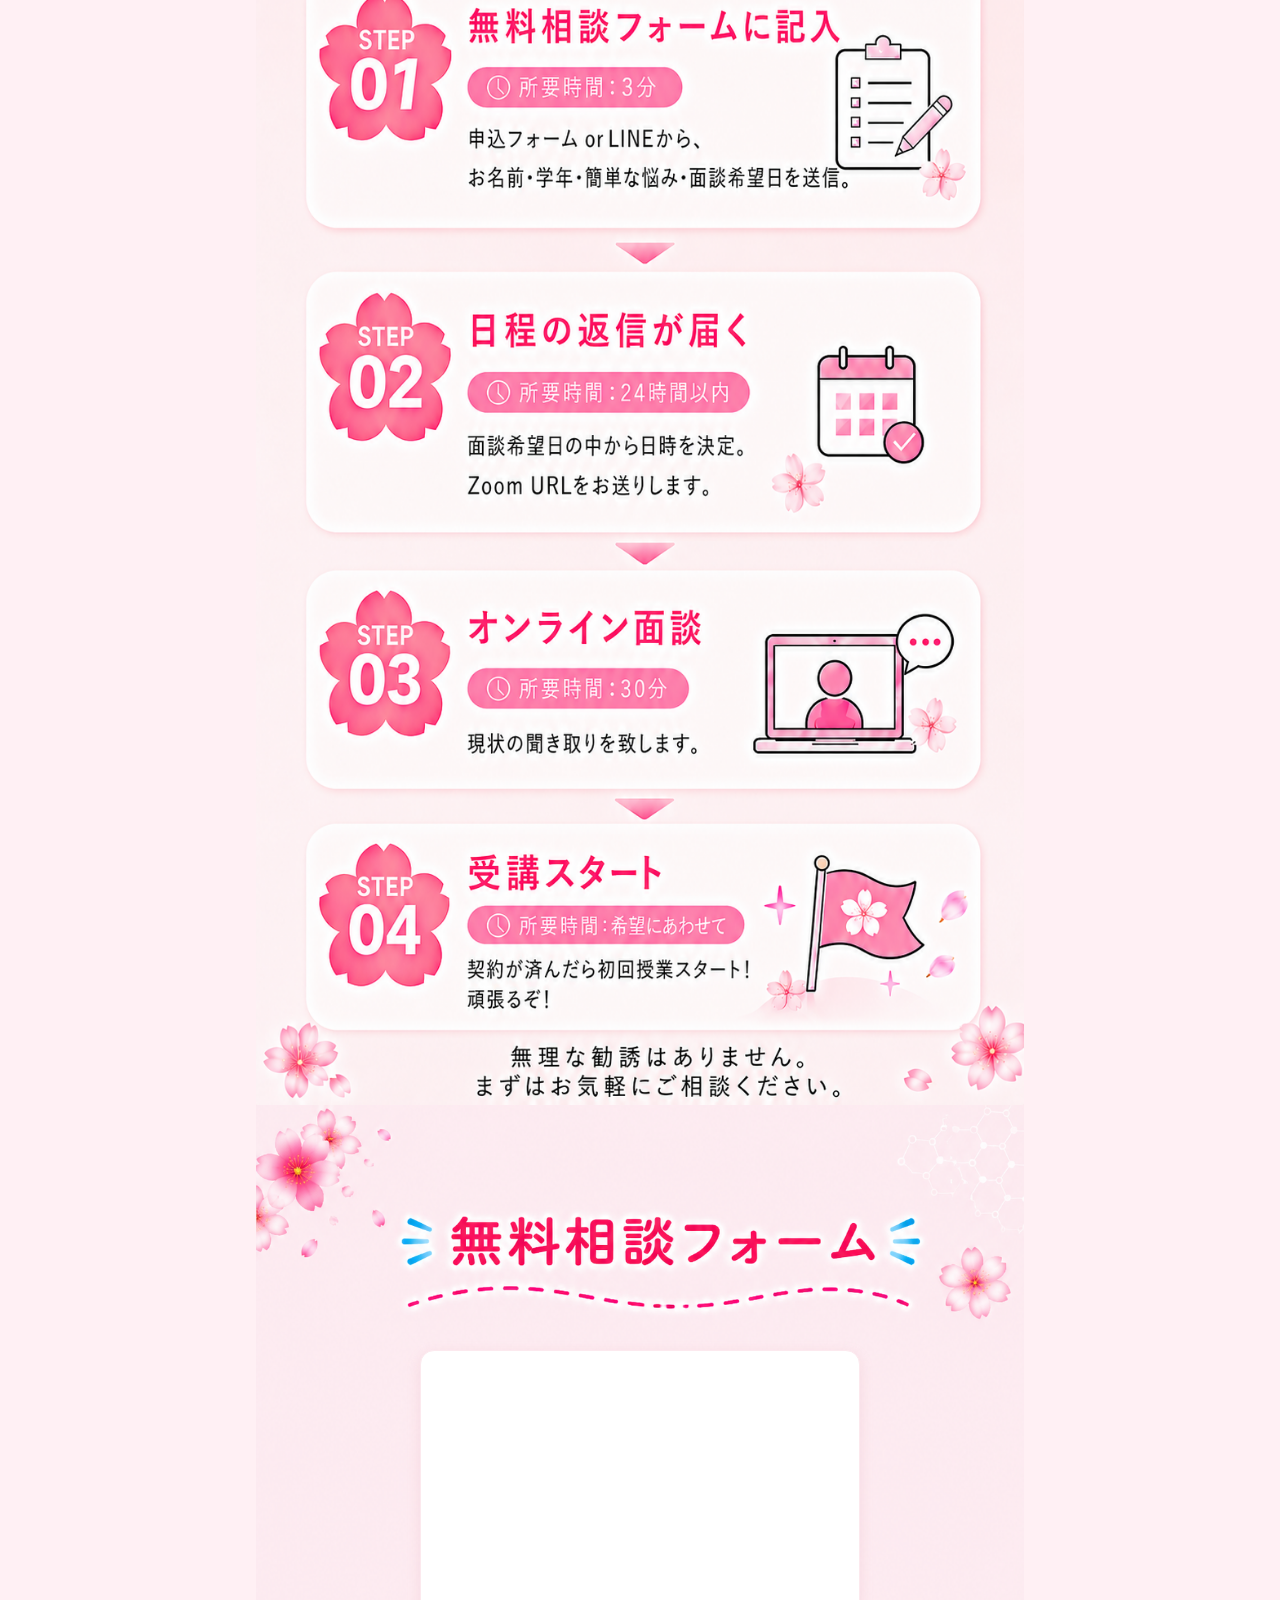
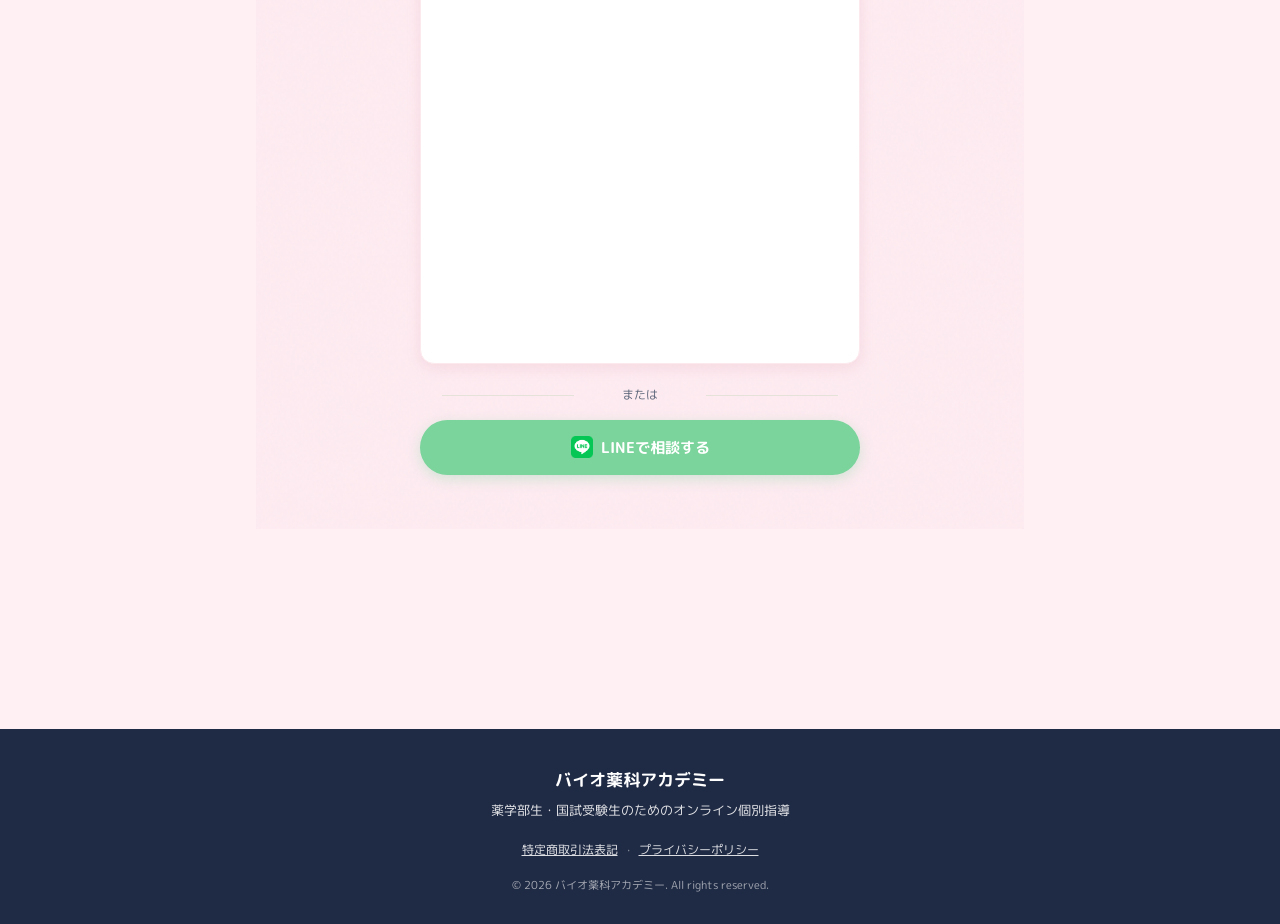
==== commit b88dd856: "Add files via upload" ====
--- a/index.html
+++ b/index.html
@@ -18,15 +18,14 @@
   <link rel="preconnect" href="https://fonts.gstatic.com" crossorigin>
   <link href="https://fonts.googleapis.com/css2?family=M+PLUS+Rounded+1c:wght@400;500;700&display=swap" rel="stylesheet">
 
-  <!-- ▼▼ GA4タグ：公開時に G-XXXXXXXXXX をご自身の測定IDに置き換えてください ▼▼ -->
-  <script async src="https://www.googletagmanager.com/gtag/js?id=G-XXXXXXXXXX"></script>
+  <!-- GA4 タグ（測定ID：G-TWLWT0NKRB / プロパティ：バイオ薬科アカデミー） -->
+  <script async src="https://www.googletagmanager.com/gtag/js?id=G-TWLWT0NKRB"></script>
   <script>
     window.dataLayer = window.dataLayer || [];
     function gtag(){dataLayer.push(arguments);}
     gtag('js', new Date());
-    gtag('config', 'G-XXXXXXXXXX');
+    gtag('config', 'G-TWLWT0NKRB');
   </script>
-  <!-- ▲▲ GA4タグここまで ▲▲ -->
 
   <link rel="stylesheet" href="styles.css">
 </head>
@@ -180,7 +179,7 @@
         </a>
         <p class="cta-label cta-label-line">＼ LINEで気軽にご相談OK！ ／</p>
         <!-- ▼ LINE友だち追加URLをご自身のものに置き換えてください ▼ -->
-        <a href="YOUR_LINE_FRIEND_URL" target="_blank" rel="noopener" class="btn-line">
+        <a href="https://lin.ee/WW7KgdeV" target="_blank" rel="noopener" class="btn-line">
           <img src="line-logo.png" alt="LINE" width="22" height="22" class="line-logo">
           LINEで相談する
         </a>
@@ -212,19 +211,20 @@
       <img src="⑨無料フォーム.png" alt="無料相談フォーム" loading="lazy">
       <div class="overlay overlay-9">
         <div class="form-wrapper">
-          <!-- ▼ Tallyフォーム埋め込みコードに置き換えてください ▼ -->
+          <!-- Tallyフォーム埋め込み（固定高さ・内部スクロール） -->
           <iframe
-            data-tally-src="https://tally.so/embed/YOUR_TALLY_FORM_ID?alignLeft=1&hideTitle=1&transparentBackground=1&dynamicHeight=1"
+            data-tally-src="https://tally.so/embed/Pdv68Q?alignLeft=1&hideTitle=1&transparentBackground=1"
             loading="lazy"
             width="100%"
-            height="500"
+            height="600"
             frameborder="0"
-            title="無料相談フォーム"></iframe>
+            title="無料相談フォーム"
+            style="max-height: 70vh;"></iframe>
         </div>
         <div class="cta-buttons">
           <p class="cta-or">または</p>
           <!-- ▼ LINE友だち追加URLをご自身のものに置き換えてください ▼ -->
-          <a href="YOUR_LINE_FRIEND_URL" target="_blank" rel="noopener" class="btn-line">
+          <a href="https://lin.ee/WW7KgdeV" target="_blank" rel="noopener" class="btn-line">
             <img src="line-logo.png" alt="LINE" width="22" height="22" class="line-logo">
             LINEで相談する
           </a>
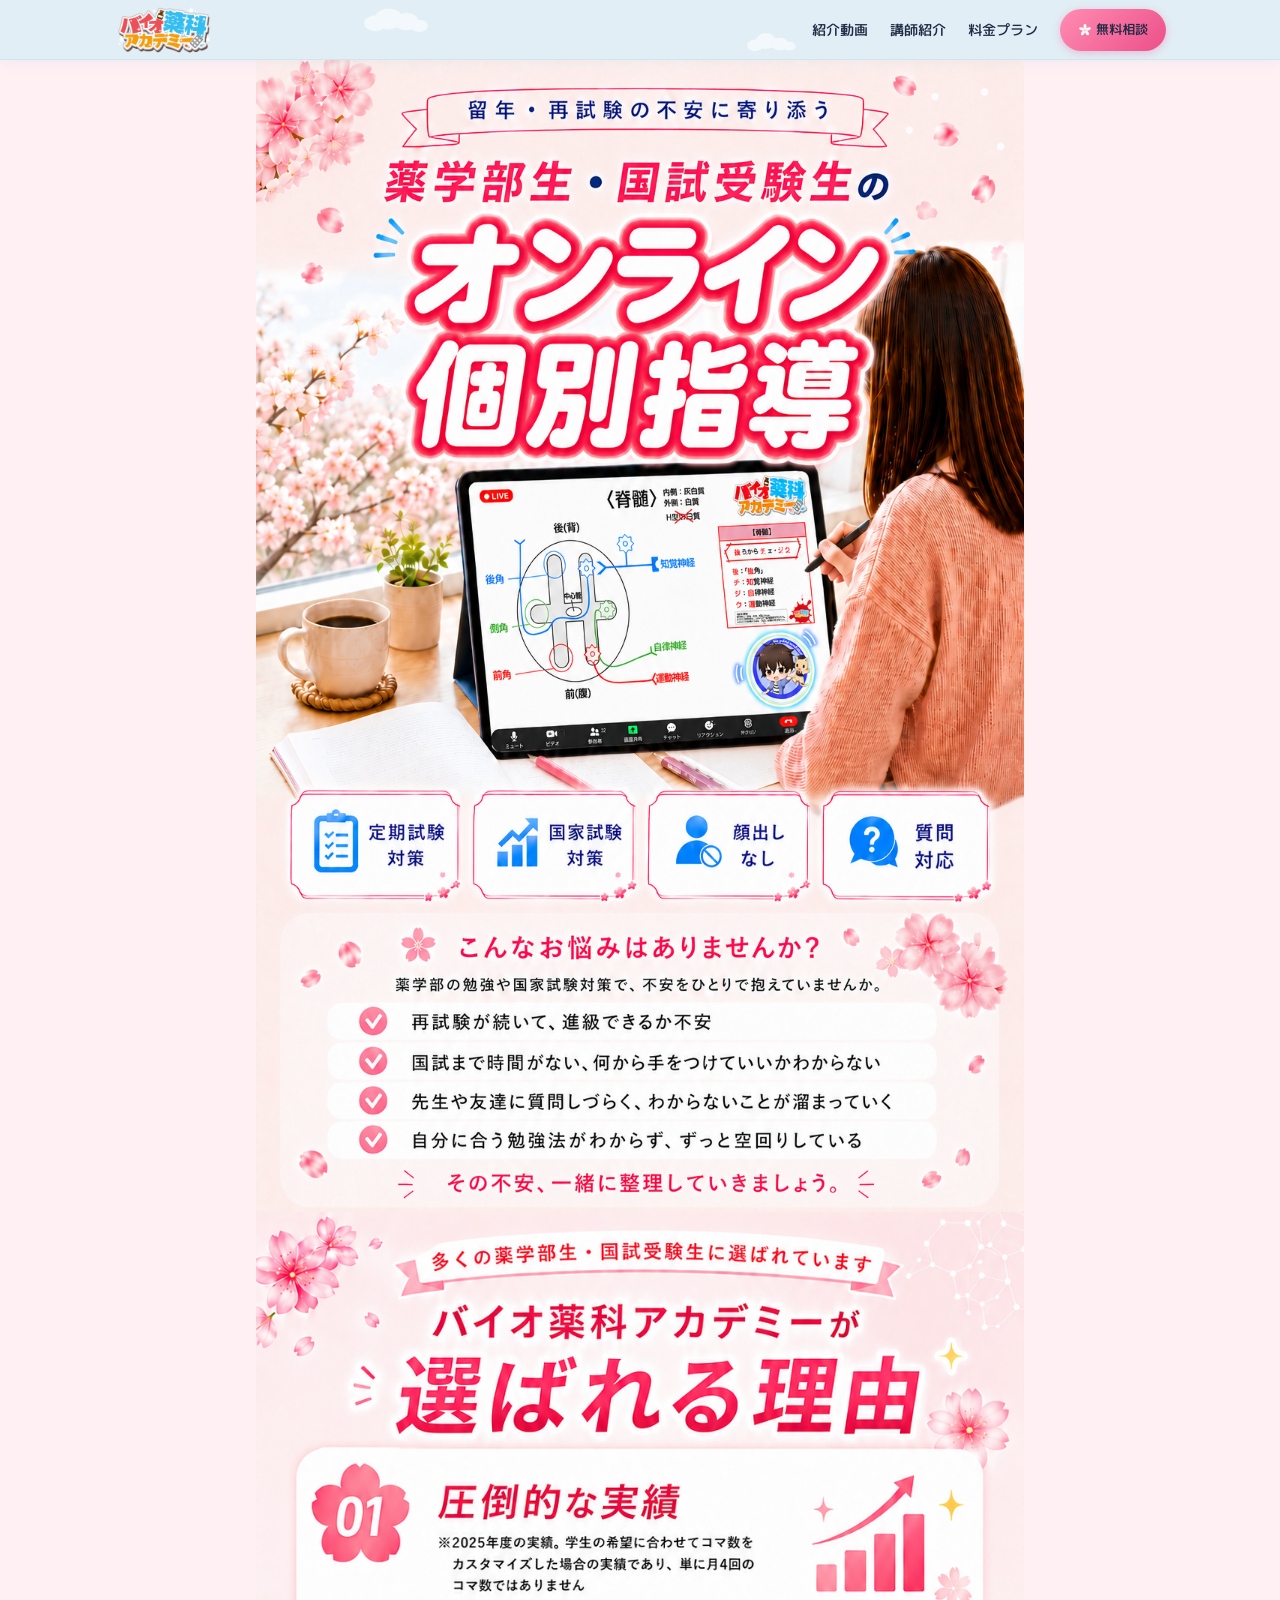
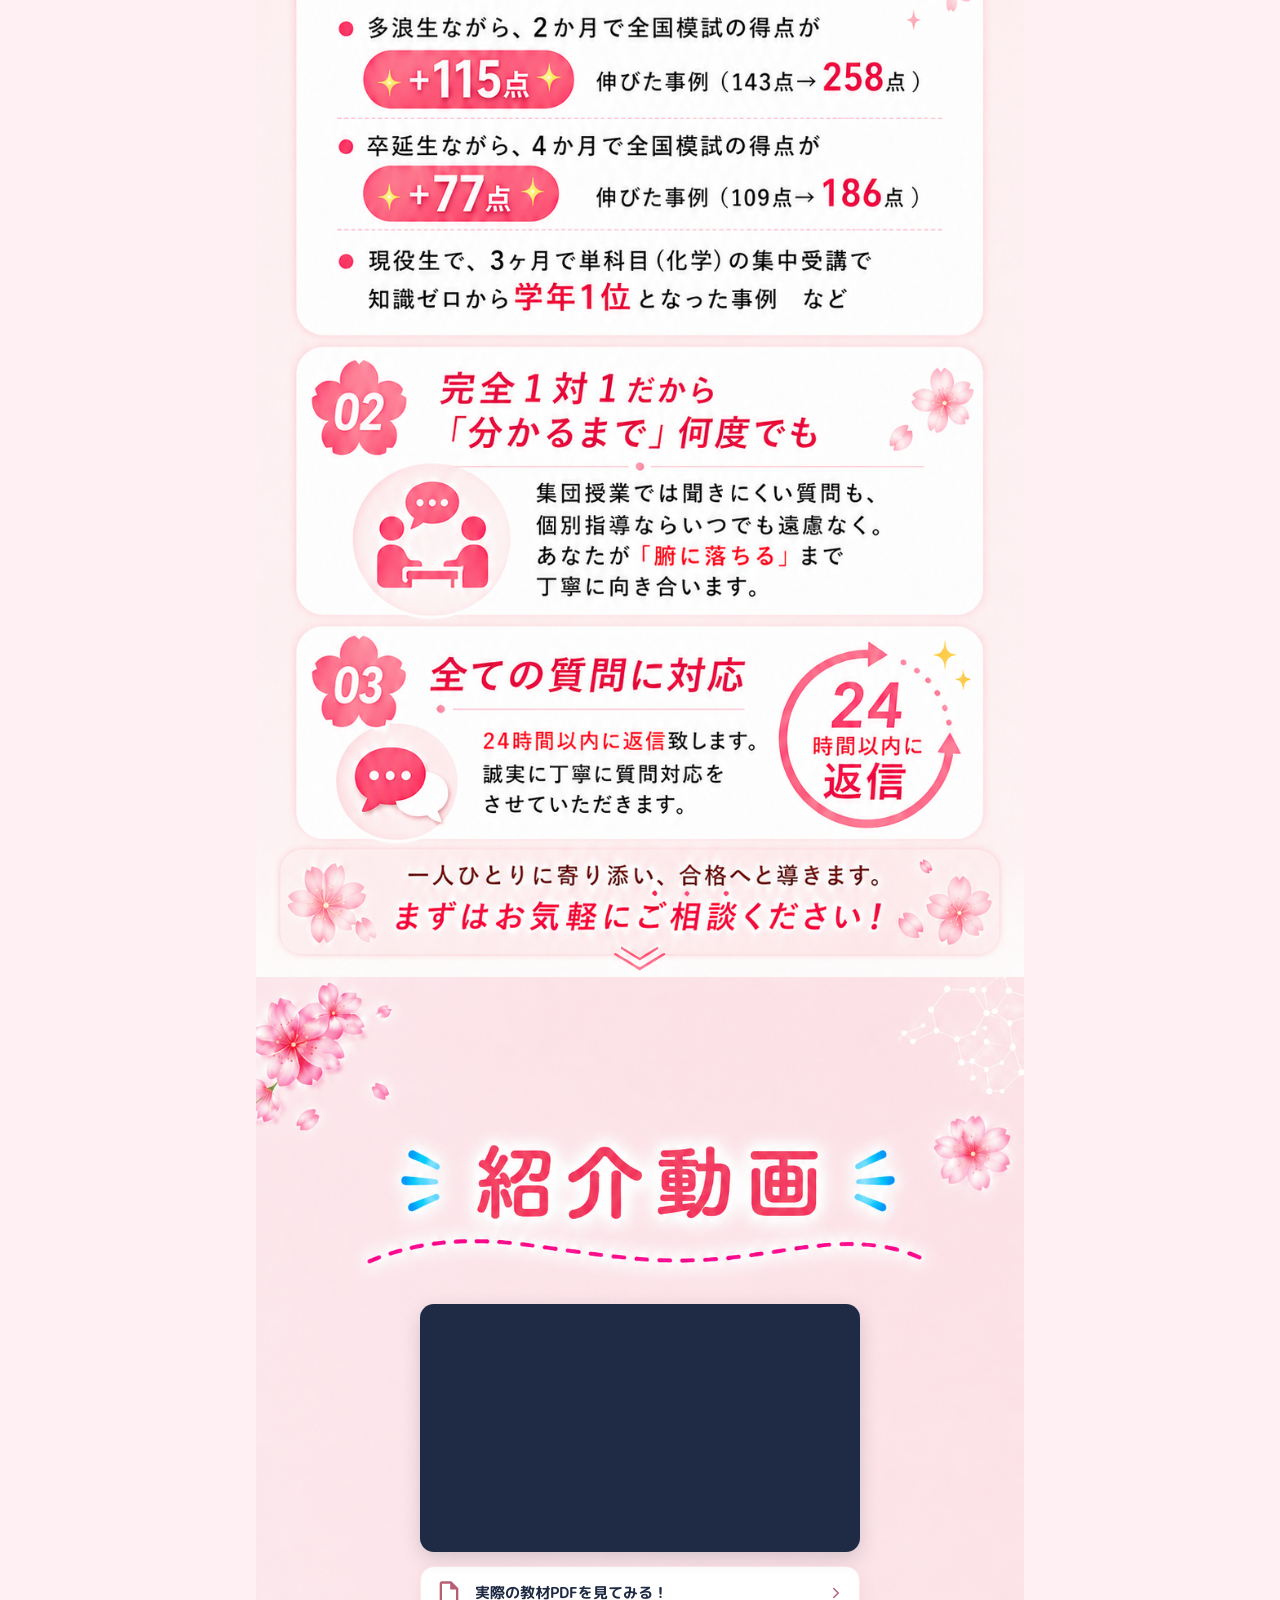
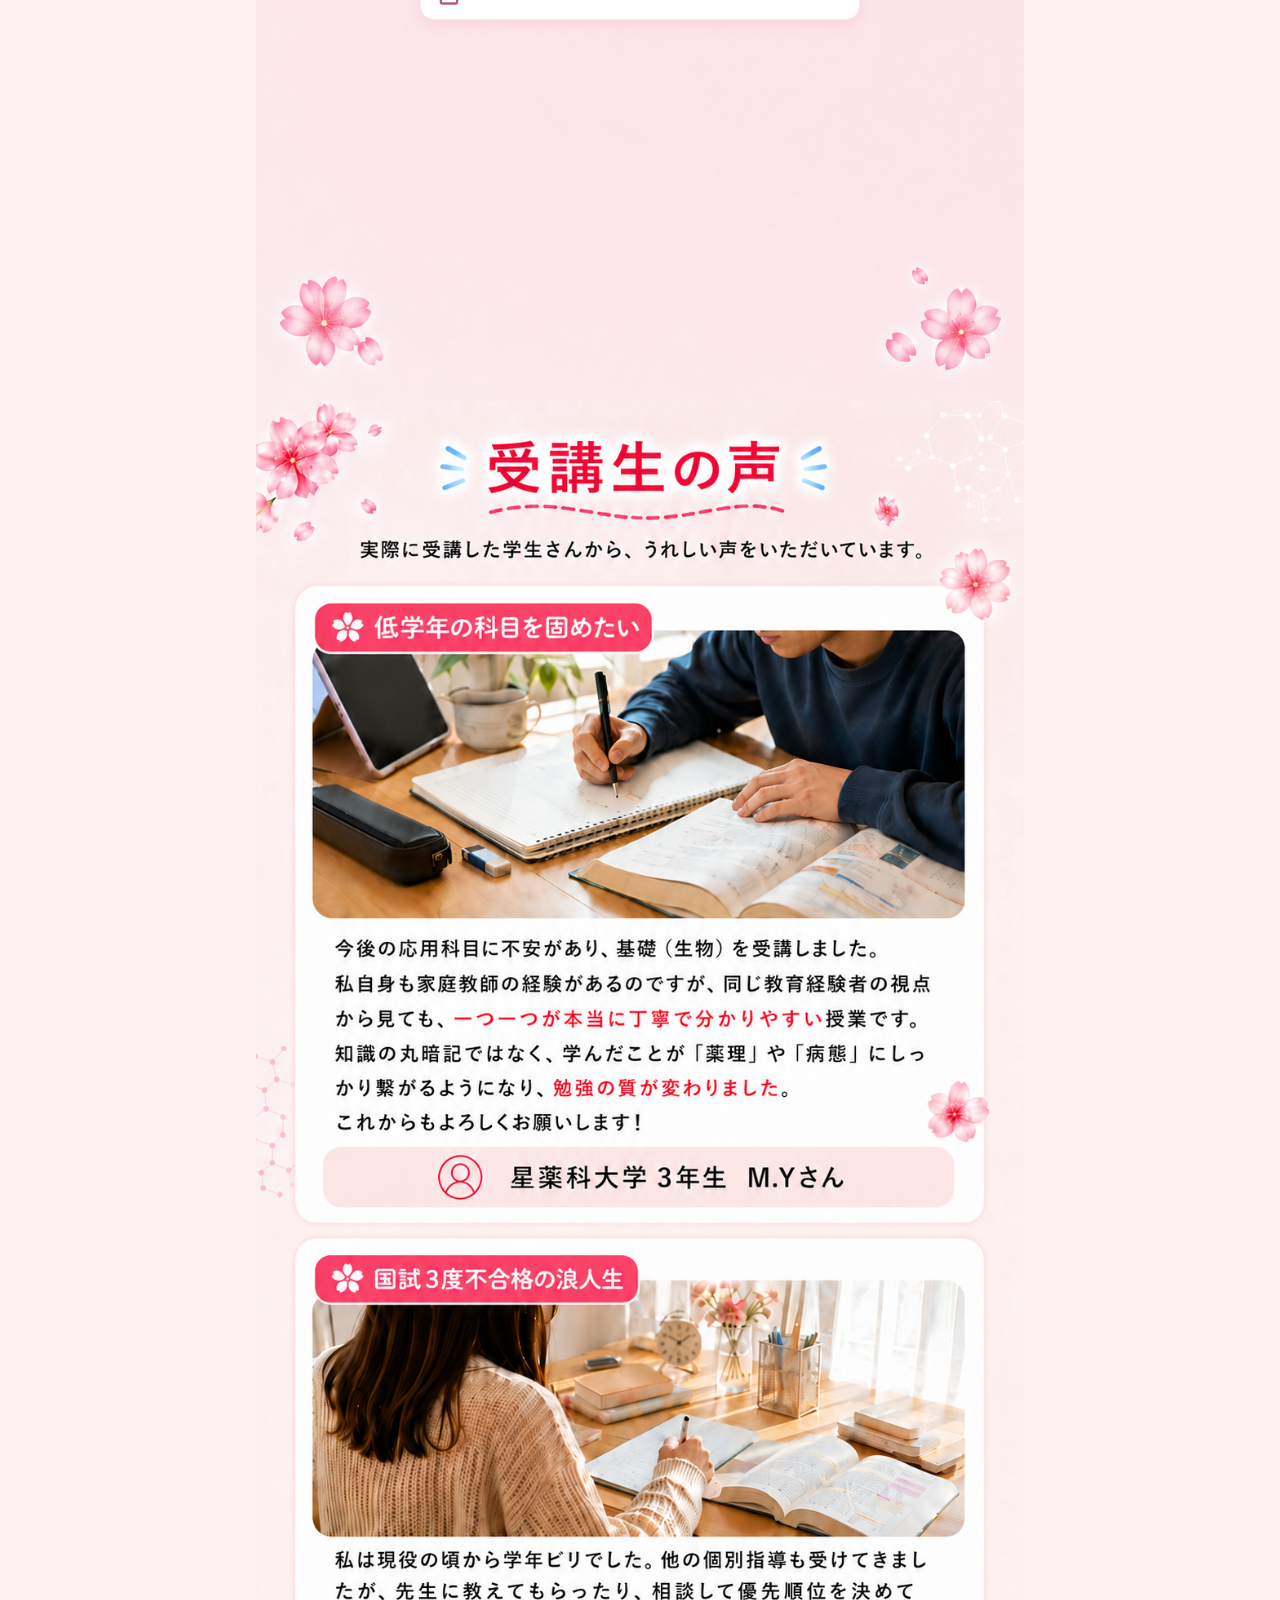
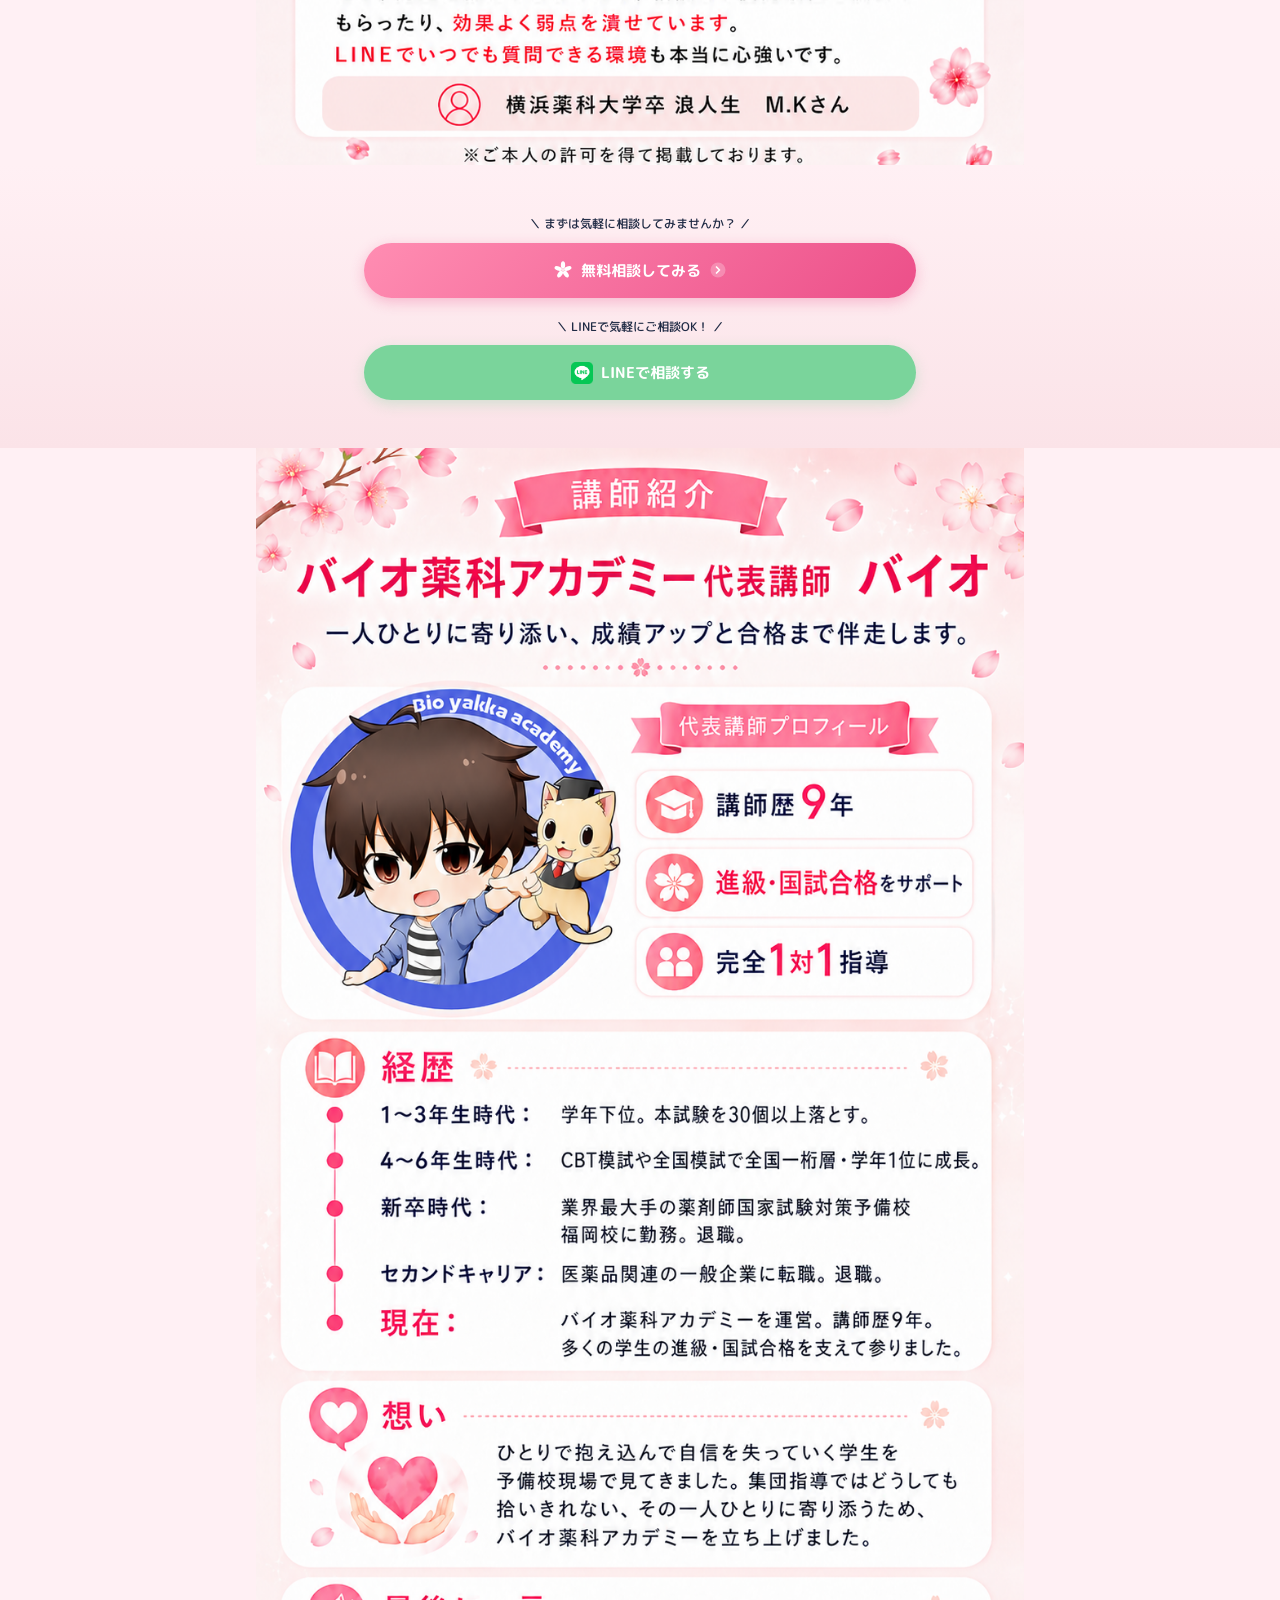
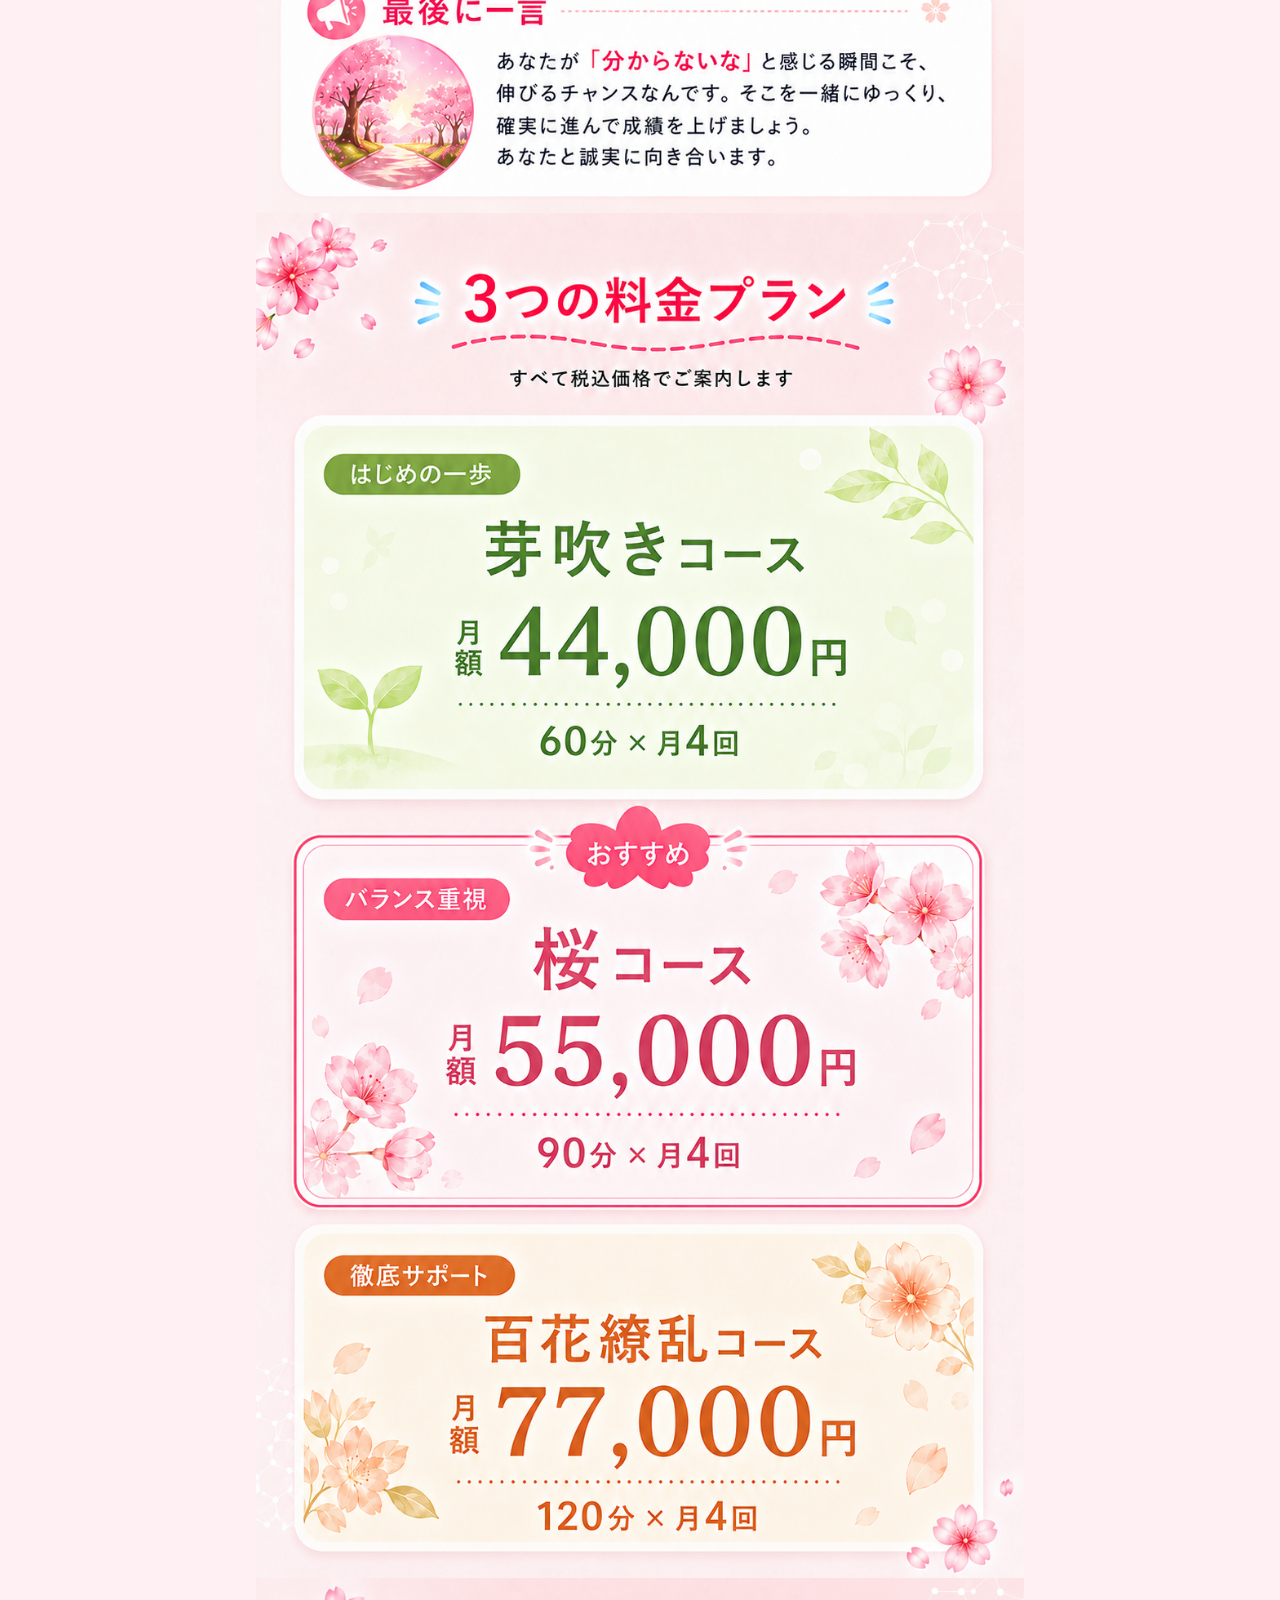
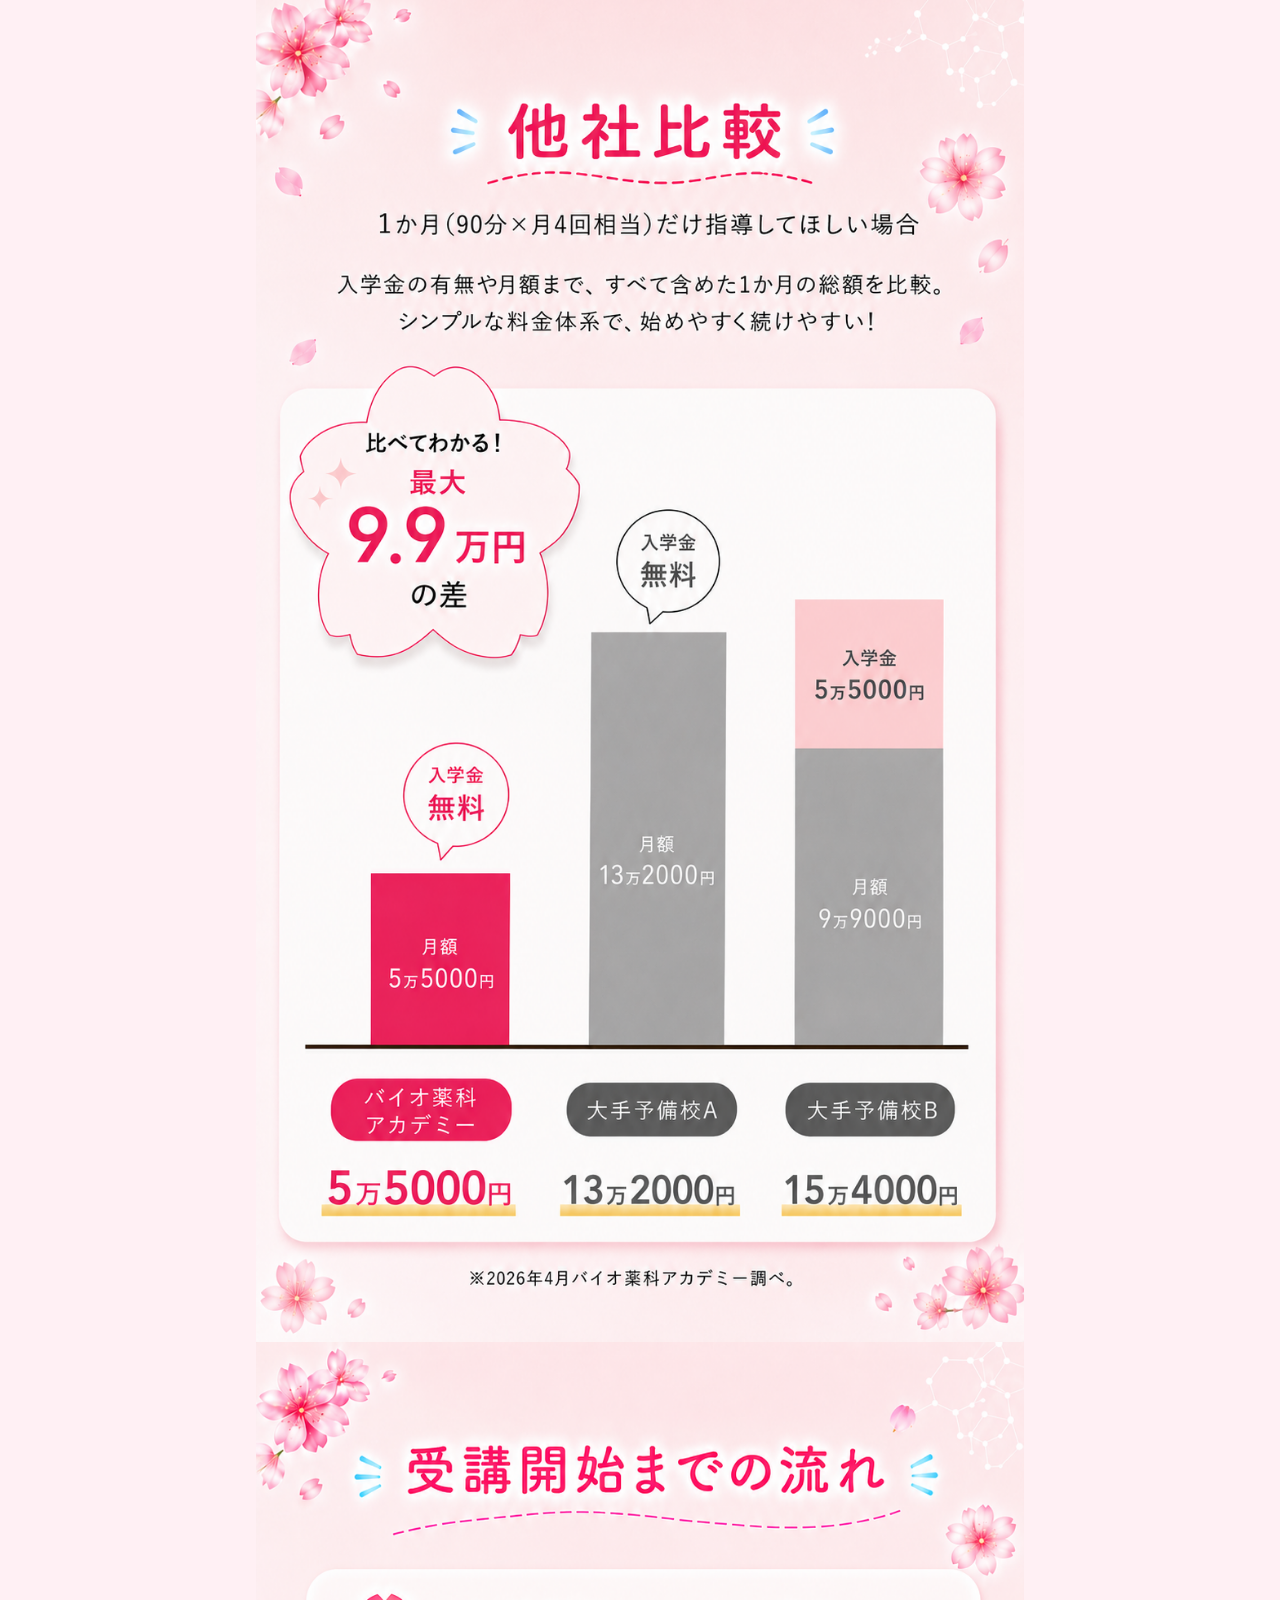
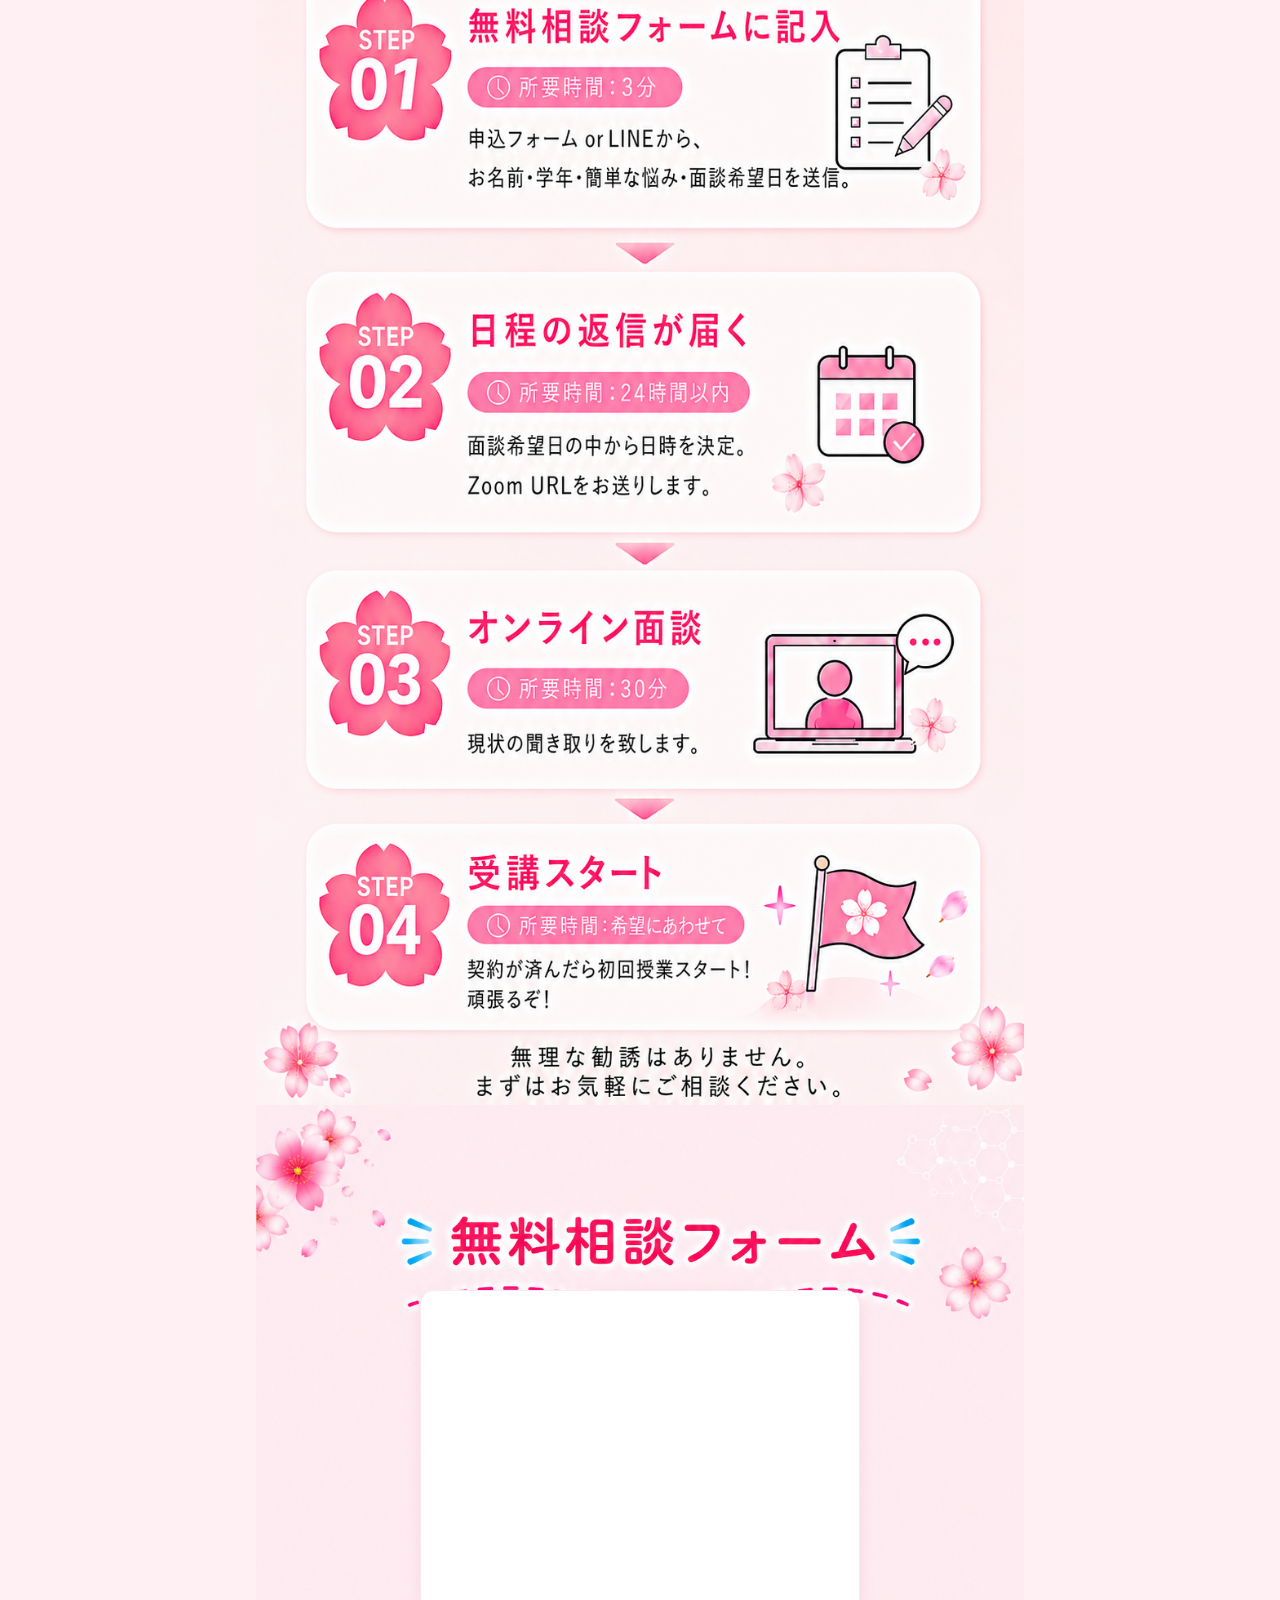
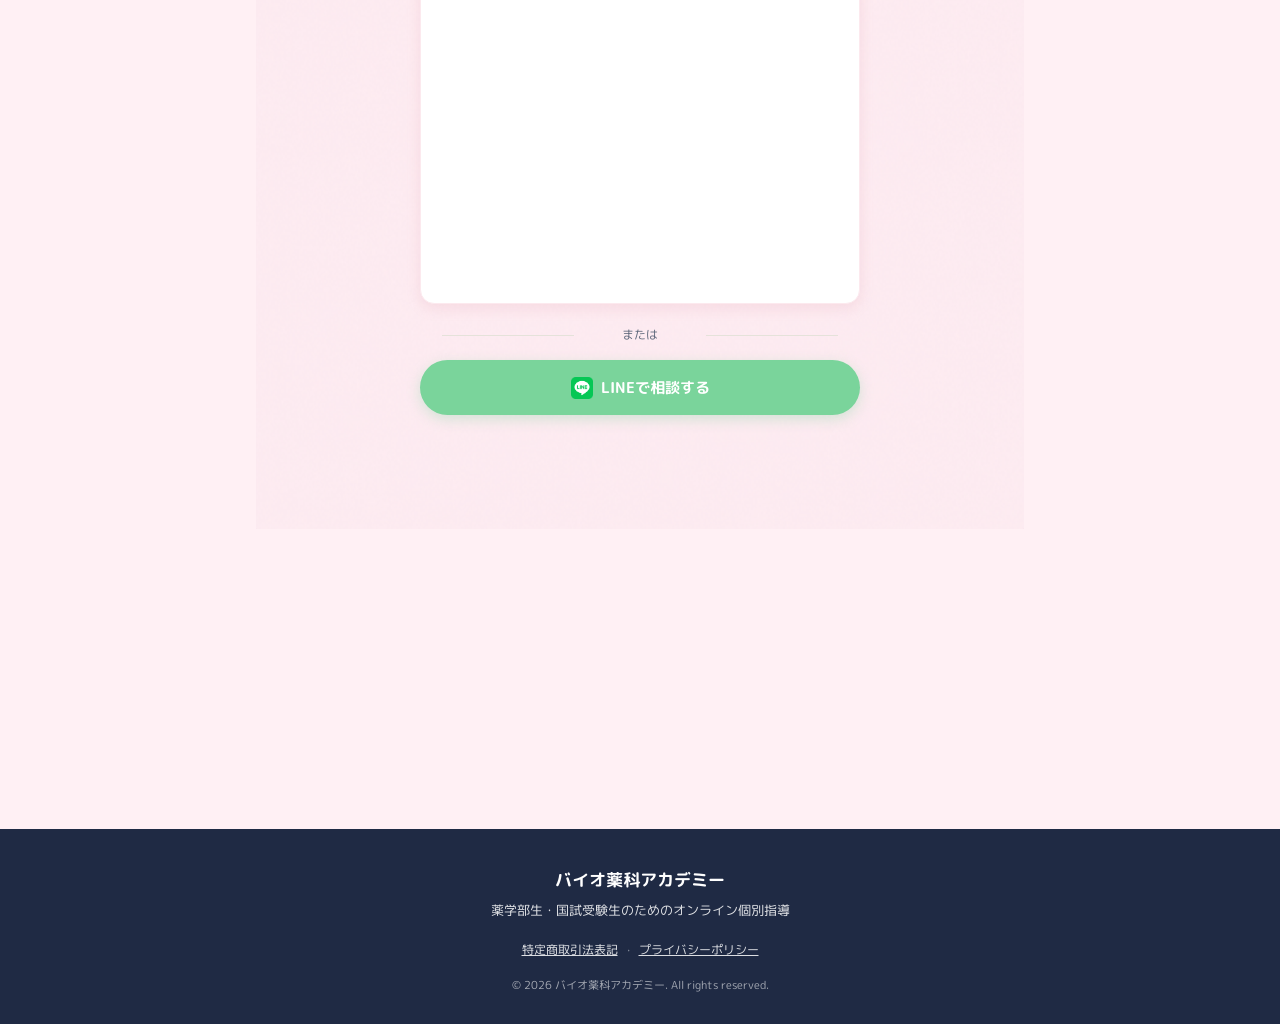
==== commit d4c3cc86: "Add files via upload" ====
--- a/index.html
+++ b/index.html
@@ -59,7 +59,6 @@
     <div class="header-inner">
       <a href="#" class="brand" aria-label="バイオ薬科アカデミー">
         <img src="logo.png" alt="バイオ薬科アカデミー" class="logo">
-        <span class="brand-tagline">薬学部生・国試受験生の味方</span>
       </a>
 
       <nav class="nav-pc" aria-label="メインナビ（PC）">
@@ -95,19 +94,20 @@
           </svg>
           無料相談
         </a>
-        <button class="hamburger" aria-label="メニューを開く" aria-expanded="false" id="hamburger">
+        <button type="button" class="hamburger" aria-label="メニューを開く" aria-expanded="false" id="hamburger">
           <span></span><span></span><span></span>
         </button>
       </div>
     </div>
-
-    <nav class="nav-mobile" id="navMobile" aria-label="メインナビ（スマホ）">
-      <a href="#section-3">紹介動画</a>
-      <a href="#section-5">講師紹介</a>
-      <a href="#section-6">料金プラン</a>
-      <a href="#section-9">無料相談</a>
-    </nav>
   </header>
+
+  <!-- スマホ用ナビ（ヘッダーの外に置くことで backdrop-filter のクリッピングを回避） -->
+  <nav class="nav-mobile" id="navMobile" aria-label="メインナビ（スマホ）">
+    <a href="#section-3">紹介動画</a>
+    <a href="#section-5">講師紹介</a>
+    <a href="#section-6">料金プラン</a>
+    <a href="#section-9">無料相談</a>
+  </nav>
 
   <main>
 
@@ -254,21 +254,31 @@
   <!-- Mobile menu toggle -->
   <script>
     (function(){
-      var btn = document.getElementById('hamburger');
-      var menu = document.getElementById('navMobile');
-      if(!btn || !menu) return;
-      btn.addEventListener('click', function(){
-        var open = menu.classList.toggle('open');
-        btn.classList.toggle('active', open);
-        btn.setAttribute('aria-expanded', open ? 'true' : 'false');
-      });
-      menu.querySelectorAll('a').forEach(function(a){
-        a.addEventListener('click', function(){
-          menu.classList.remove('open');
-          btn.classList.remove('active');
-          btn.setAttribute('aria-expanded', 'false');
+      function init(){
+        var btn = document.getElementById('hamburger');
+        var menu = document.getElementById('navMobile');
+        if(!btn || !menu) { console.warn('[hamburger] element not found'); return; }
+        function toggle(e){
+          if(e) e.preventDefault();
+          var open = menu.classList.toggle('open');
+          btn.classList.toggle('active', open);
+          btn.setAttribute('aria-expanded', open ? 'true' : 'false');
+        }
+        btn.addEventListener('click', toggle);
+        btn.addEventListener('touchend', toggle);
+        menu.querySelectorAll('a').forEach(function(a){
+          a.addEventListener('click', function(){
+            menu.classList.remove('open');
+            btn.classList.remove('active');
+            btn.setAttribute('aria-expanded', 'false');
+          });
         });
-      });
+      }
+      if(document.readyState === 'loading'){
+        document.addEventListener('DOMContentLoaded', init);
+      } else {
+        init();
+      }
     })();
   </script>
 
--- a/styles.css
+++ b/styles.css
@@ -131,16 +131,30 @@
   opacity: 0.55;
 }
 
+/* スマホ：ヘッダー中央の空きスペース（ロゴと右ボタンの間）に配置 */
 .cloud-1 {
-  width: 70px;
-  top: 4px;
-  left: 18%;
+  width: 50px;
+  top: 6px;
+  left: 38%;
 }
 
 .cloud-2 {
-  width: 55px;
-  top: 28px;
-  right: 22%;
+  width: 42px;
+  top: 30px;
+  left: 52%;
+  right: auto;
+}
+
+/* タブレット */
+@media (min-width: 481px) {
+  .cloud-1 { width: 60px; left: 32%; top: 4px; }
+  .cloud-2 { width: 50px; left: 56%; top: 28px; }
+}
+
+/* PC：ロゴとPCナビの間の中央スペースに配置 */
+@media (min-width: 768px) {
+  .cloud-1 { width: 70px; left: 28%; top: 4px; }
+  .cloud-2 { width: 58px; left: 58%; top: 28px; }
 }
 
 @media (prefers-reduced-motion: reduce) {
@@ -244,7 +258,14 @@
   align-items: center;
   gap: 5px;
   padding: 0;
-}
+  cursor: pointer;
+  position: relative;
+  z-index: 3;
+  -webkit-tap-highlight-color: rgba(0,0,0,0.1);
+  touch-action: manipulation;
+}
+
+.hamburger span { pointer-events: none; }
 
 .hamburger span {
   display: block;
@@ -357,13 +378,13 @@
 
 /* ⑨ フォームセクションは縦に長い → セクション自体に余白を確保 */
 #section-9 {
-  padding-bottom: 280px; /* フォーム高さ分の余白 */
-}
-
-#section-9 .overlay { top: 20%; }
+  padding-bottom: 420px; /* フォーム600px + LINEボタン + バッファ */
+}
+
+#section-9 .overlay { top: 14%; }
 
 @media (min-width: 768px) {
-  #section-9 { padding-bottom: 200px; }
+  #section-9 { padding-bottom: 300px; }
 }
 
 /* ========== Video Wrapper（16:9） ========== */
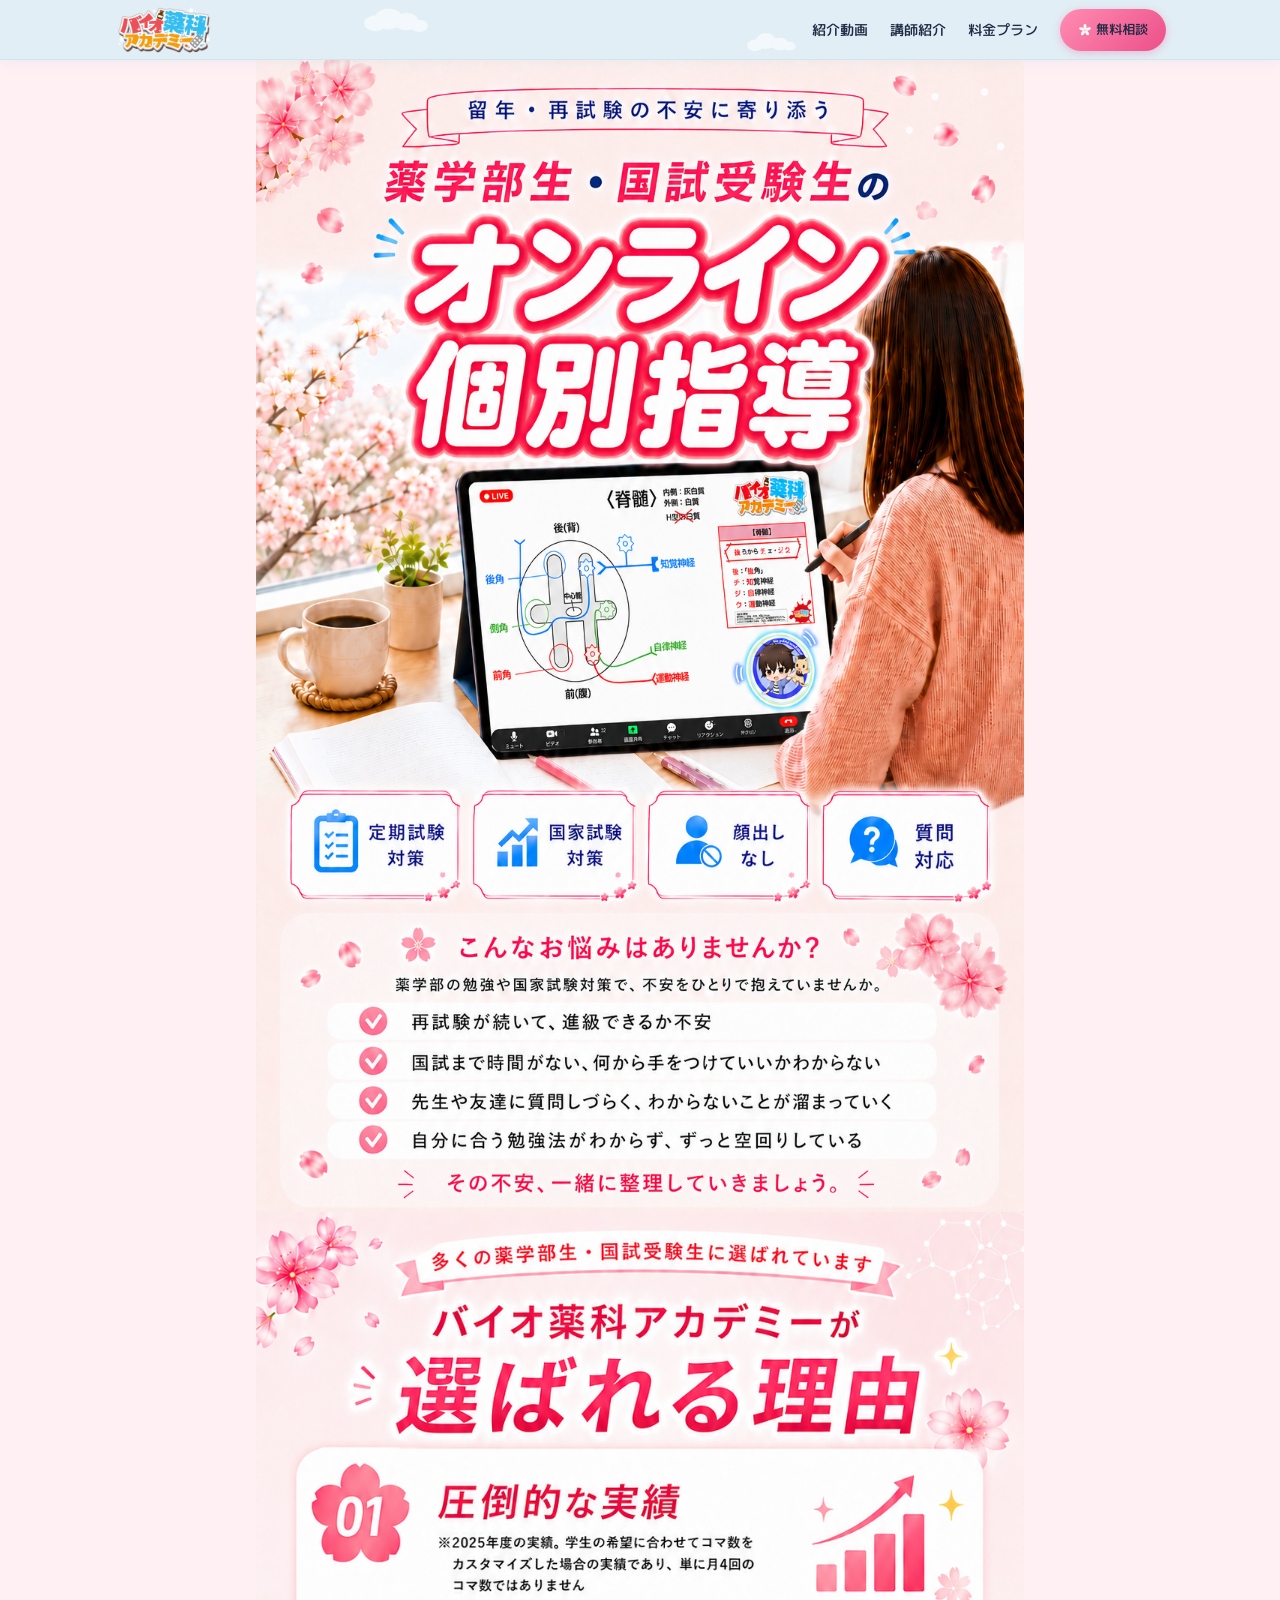
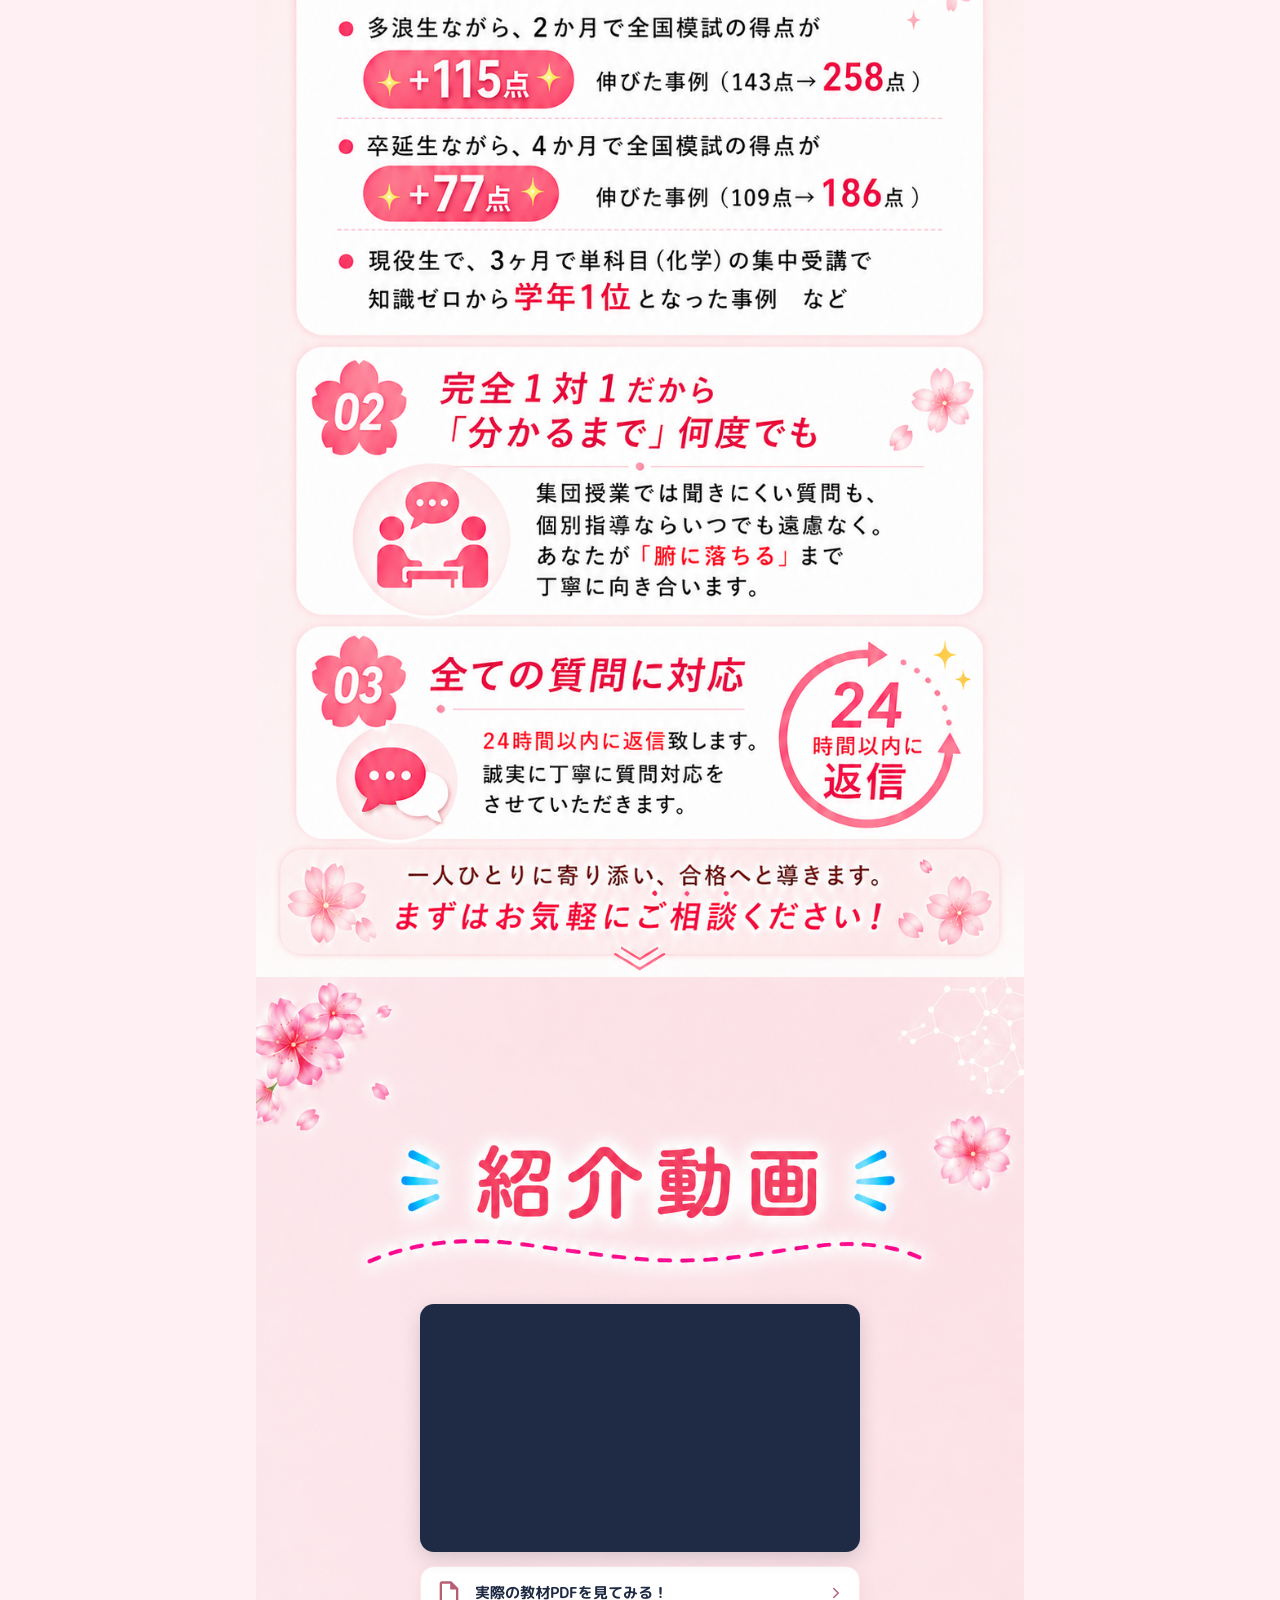
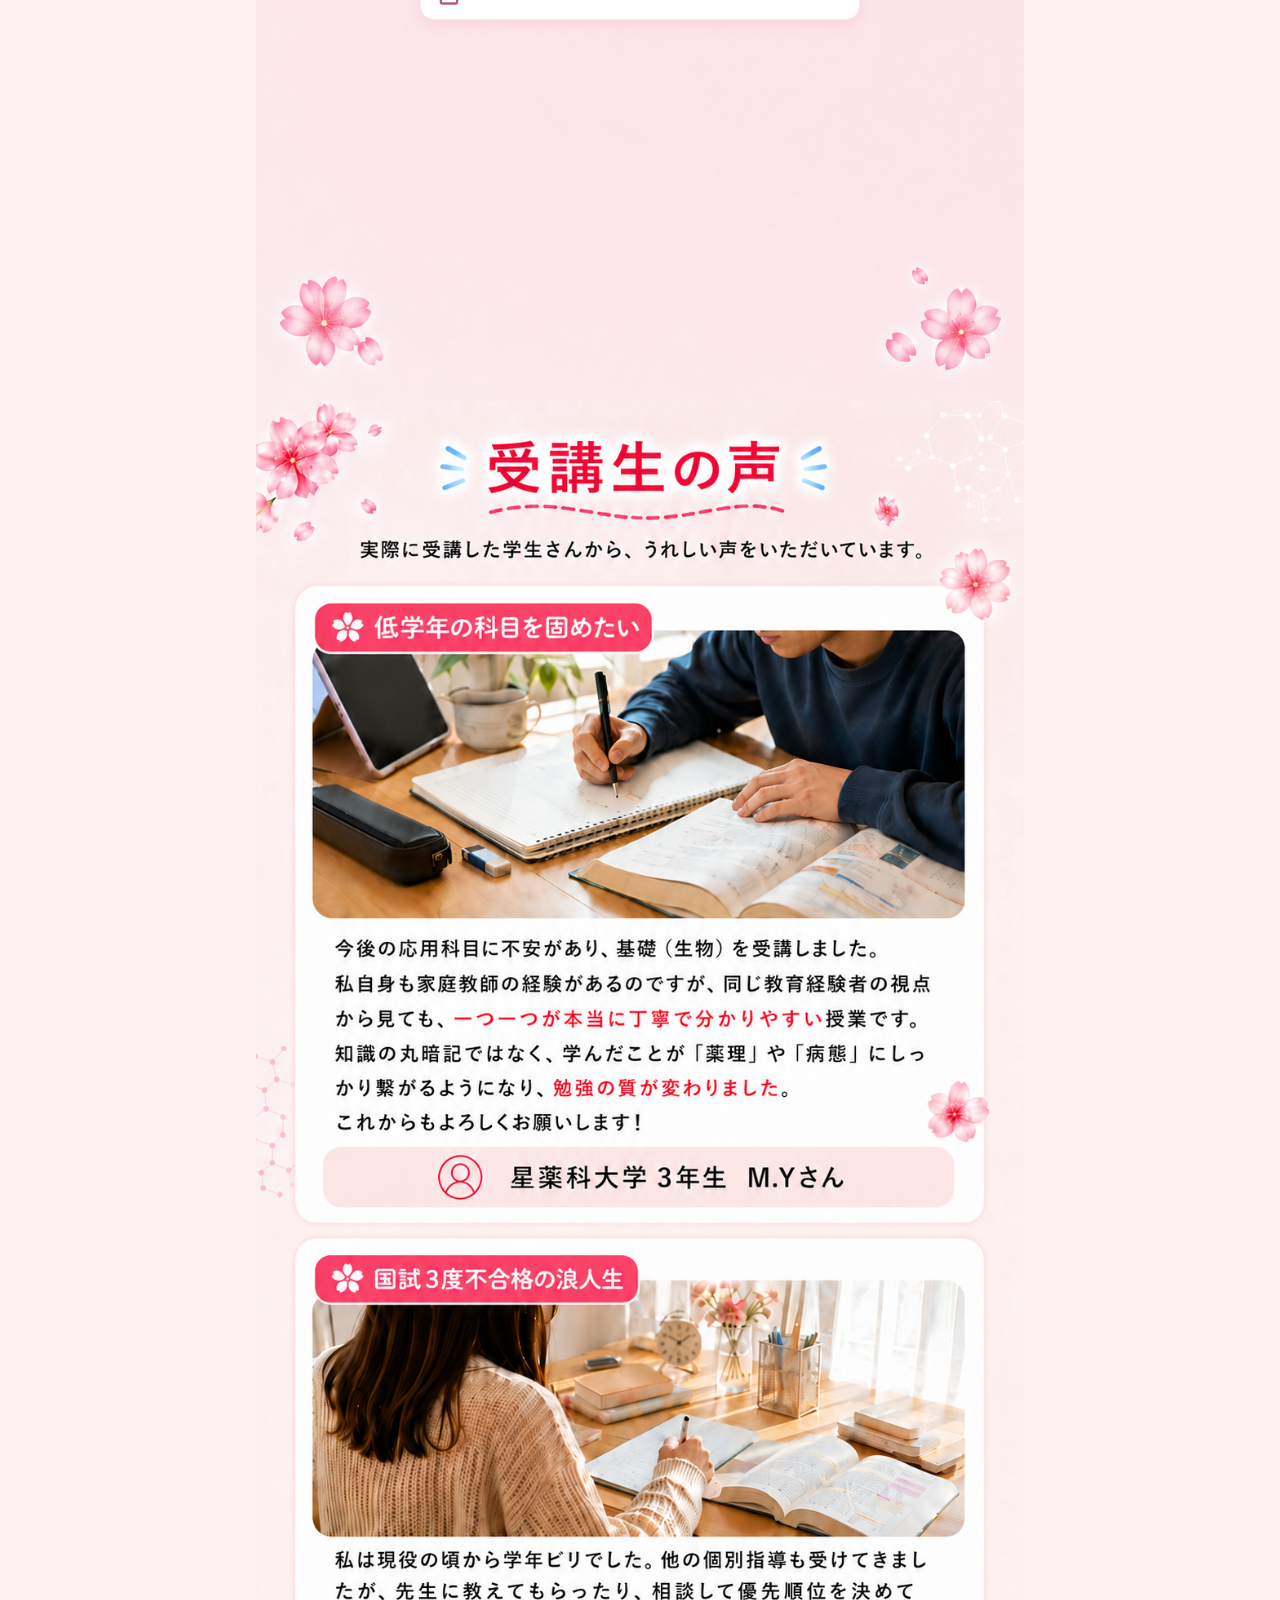
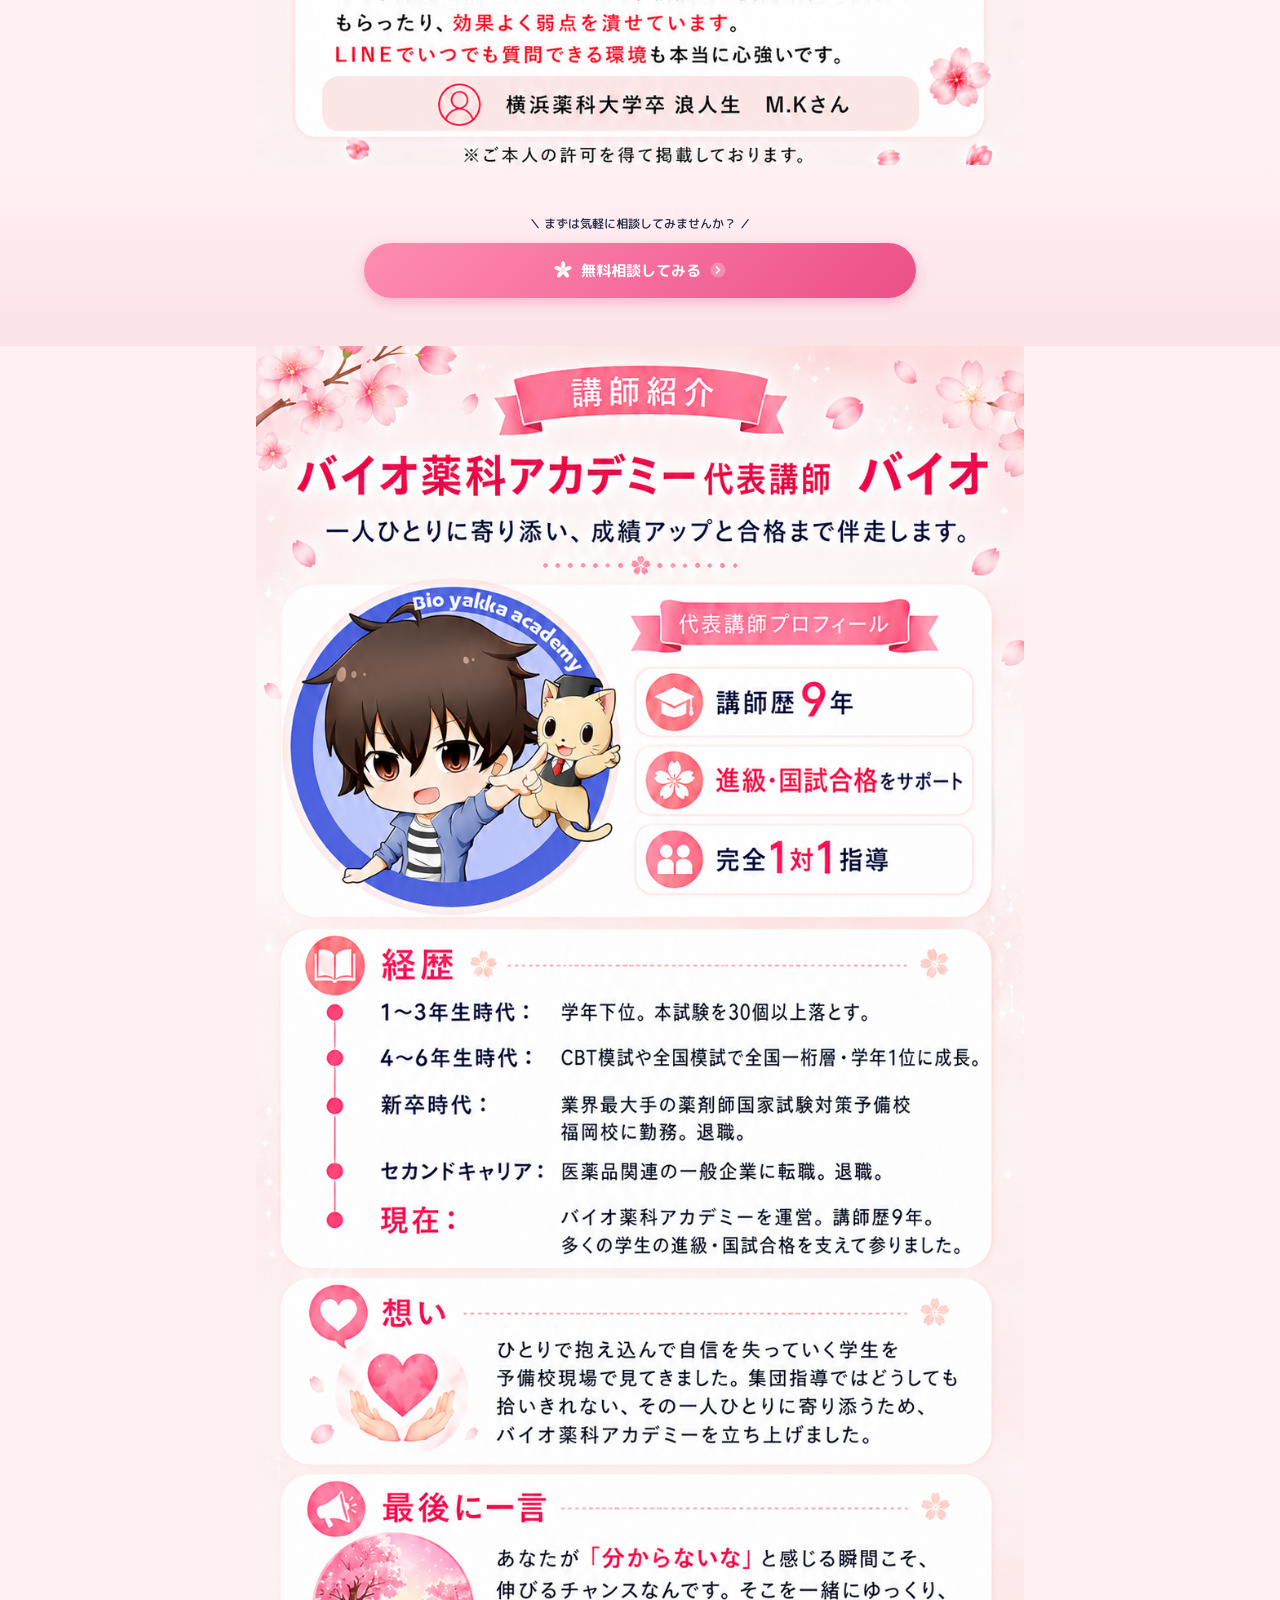
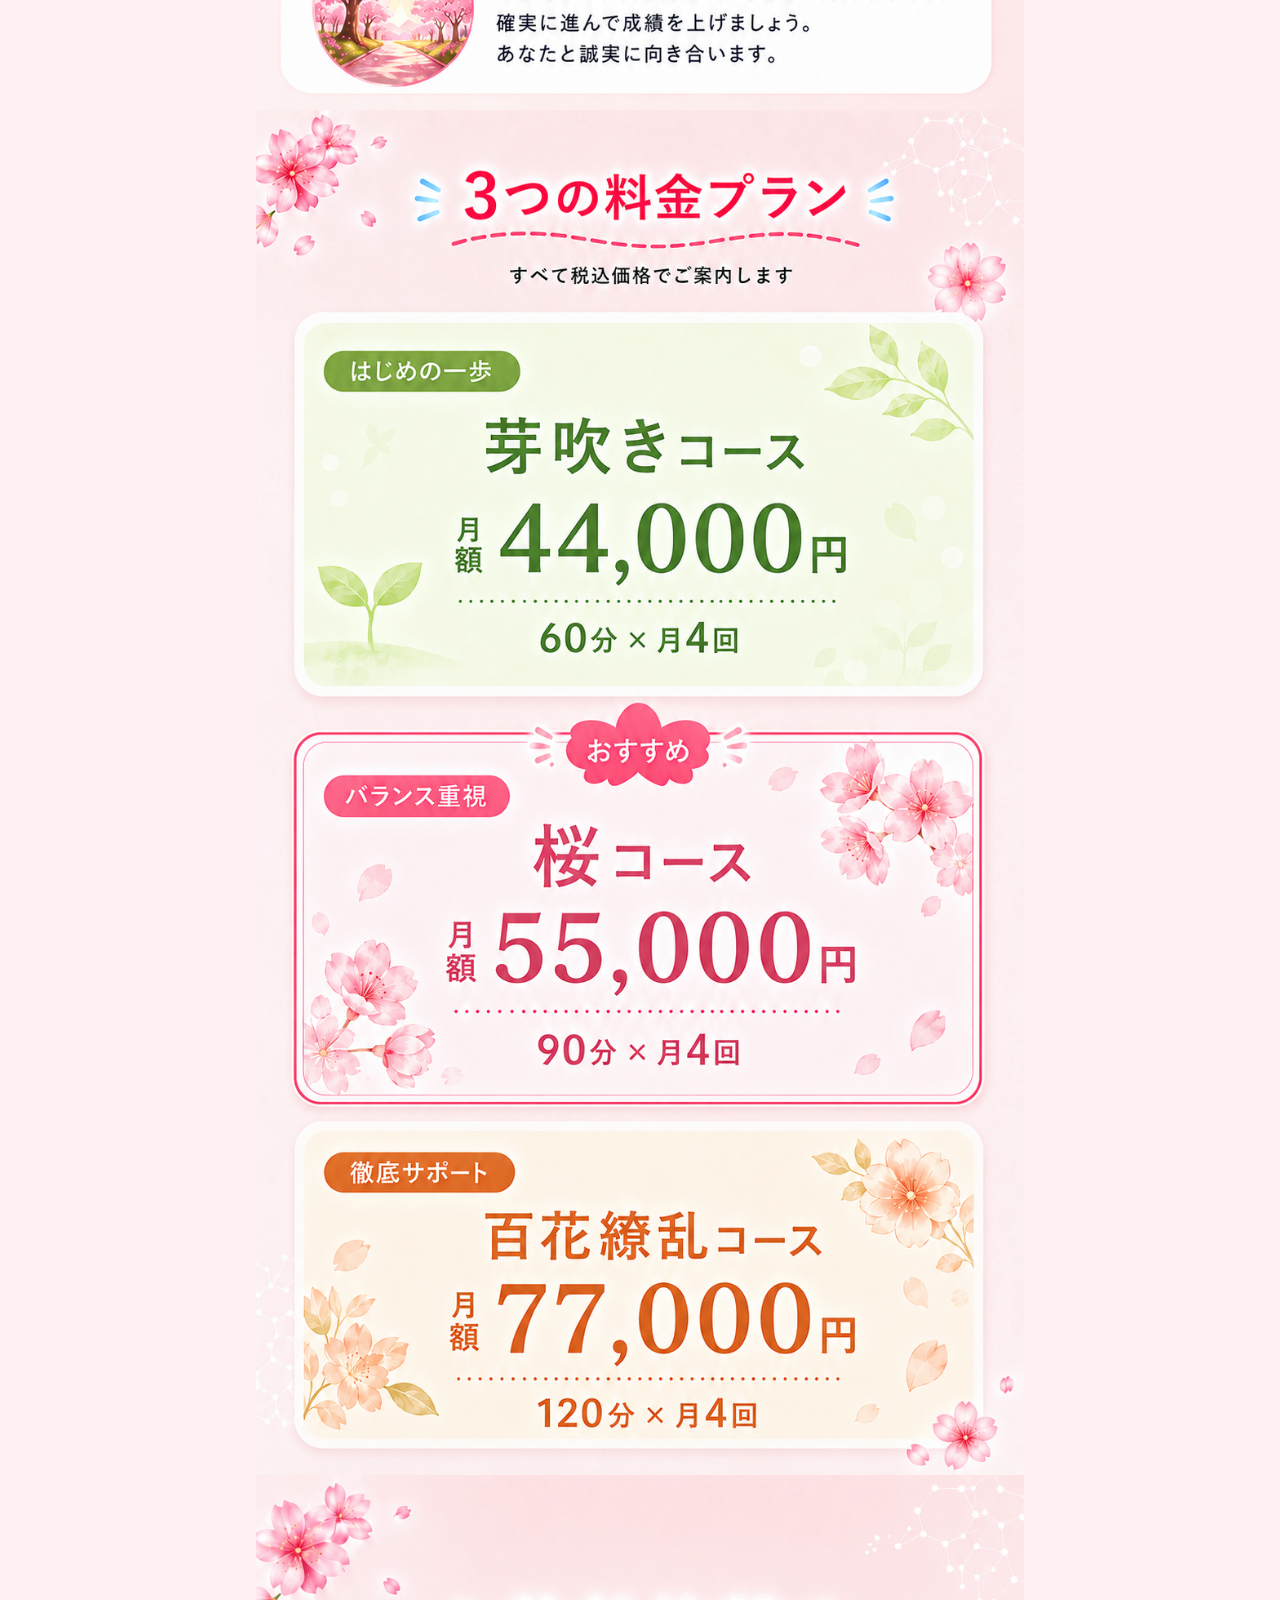
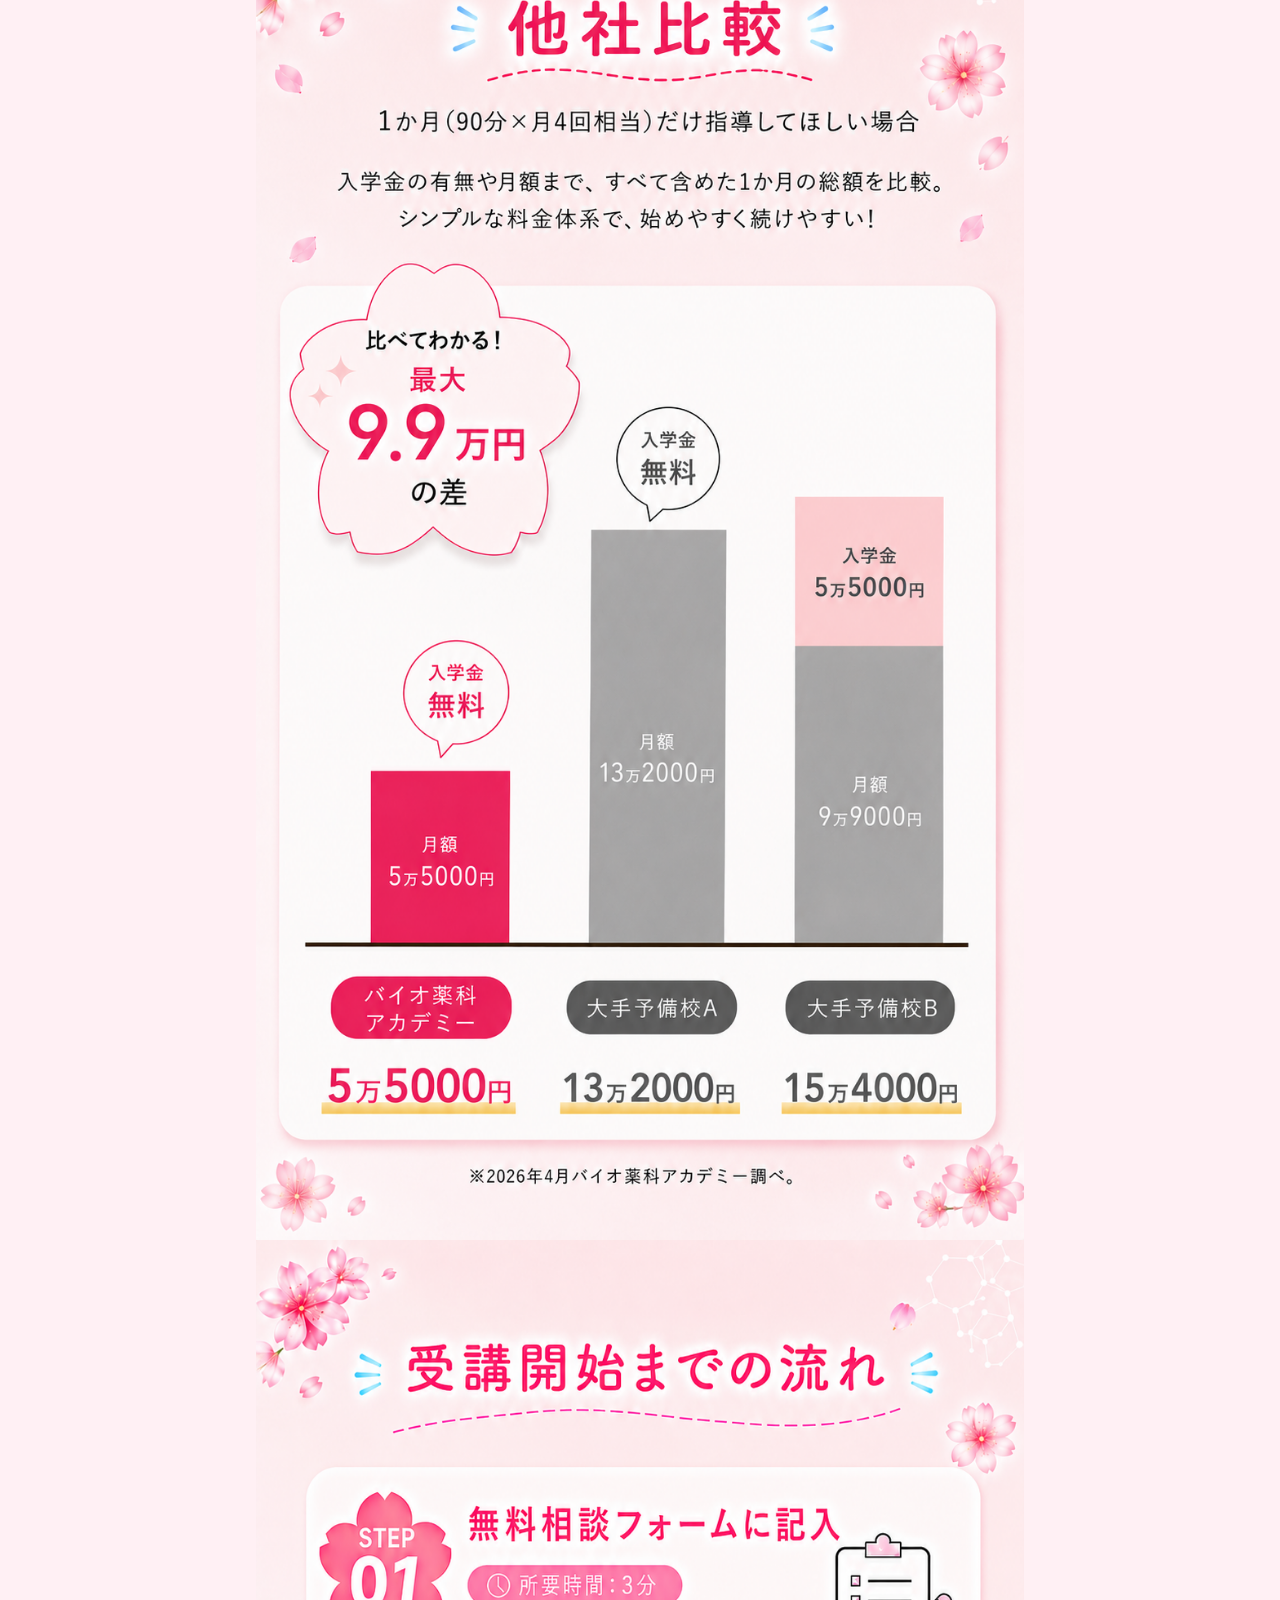
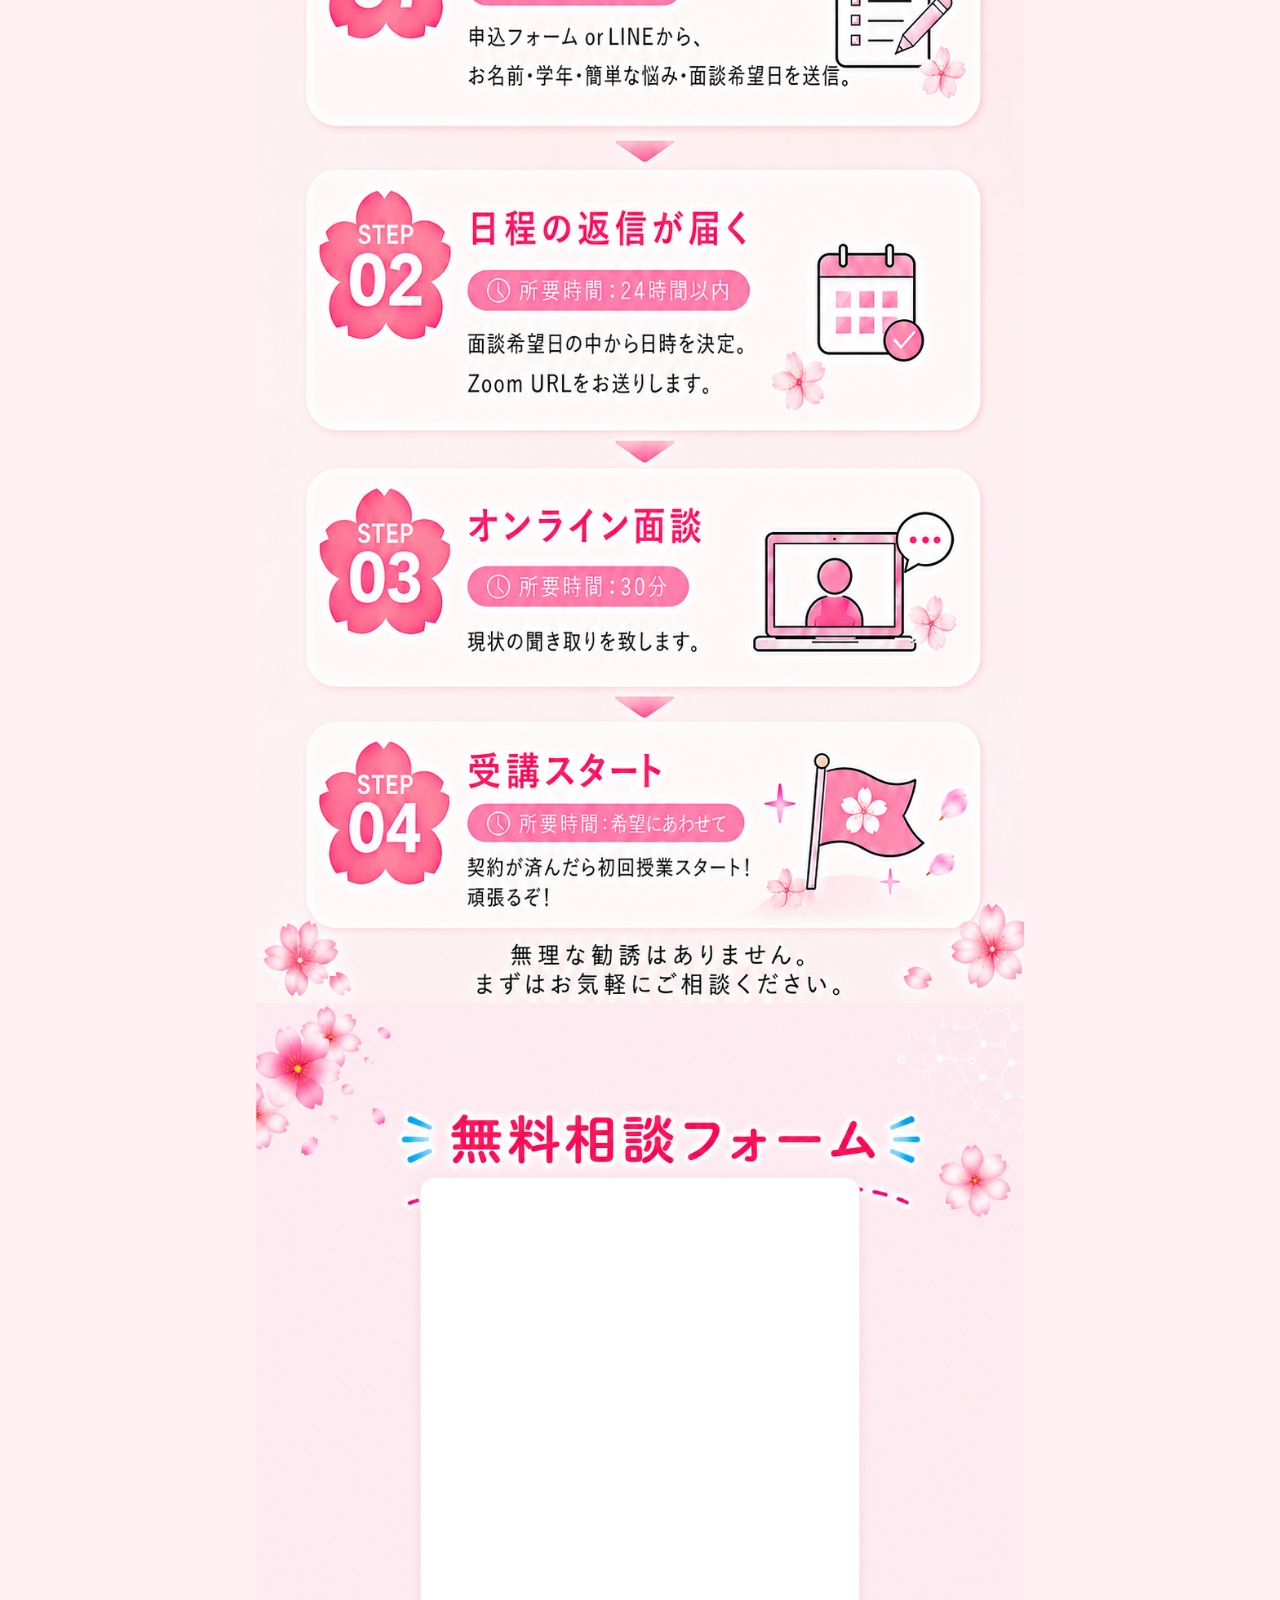
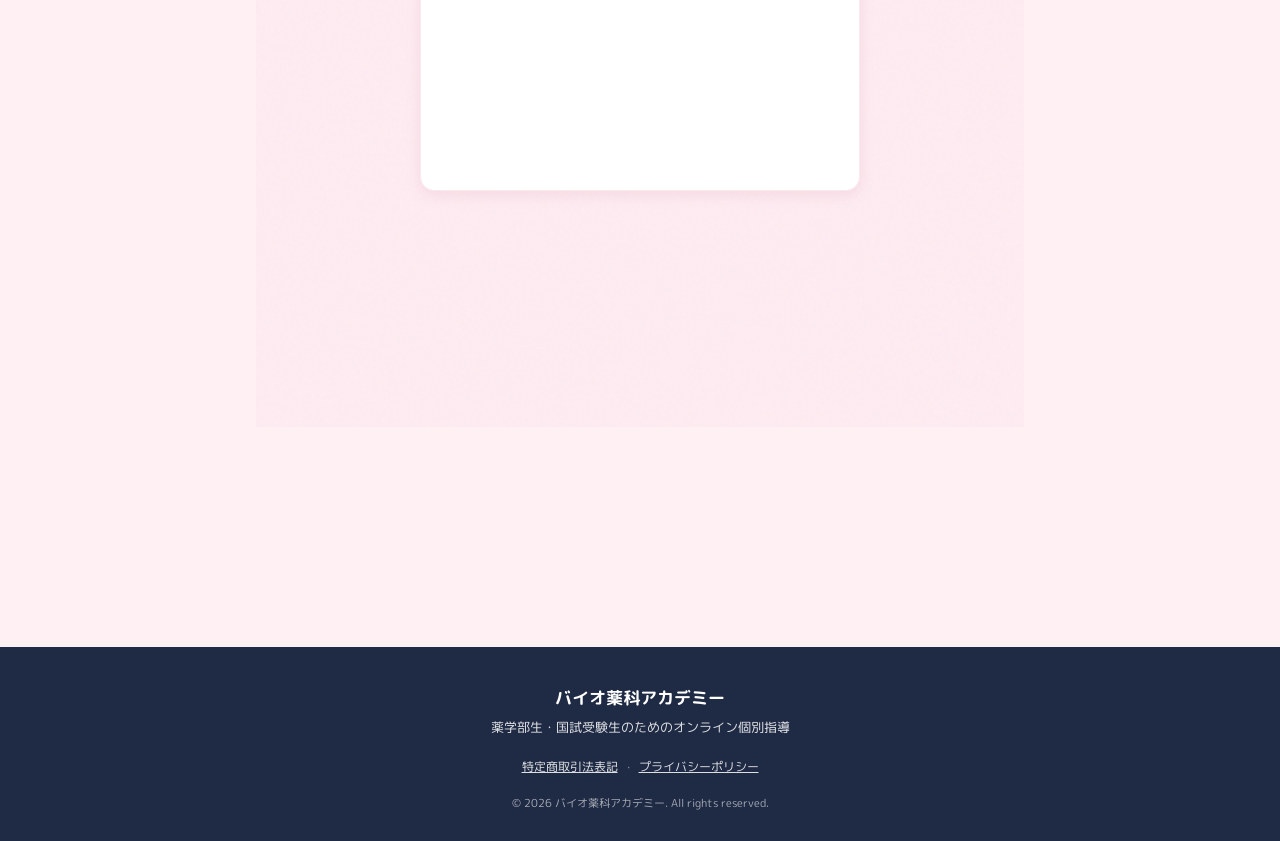
==== commit 727e887e: "Add files via upload" ====
--- a/index.html
+++ b/index.html
@@ -157,7 +157,7 @@
     </section>
 
     <!-- ========== 中間 CTA ========== -->
-    <section class="mid-cta" aria-label="無料相談・LINE相談">
+    <section class="mid-cta" aria-label="無料相談">
       <div class="container">
         <p class="cta-label">＼ まずは気軽に相談してみませんか？ ／</p>
         <a href="#section-9" class="btn-primary">
@@ -176,12 +176,6 @@
             <circle cx="12" cy="12" r="10" fill="white" opacity="0.25"/>
             <path d="M10 8l4 4-4 4" stroke="white" stroke-width="2.2" stroke-linecap="round" stroke-linejoin="round"/>
           </svg>
-        </a>
-        <p class="cta-label cta-label-line">＼ LINEで気軽にご相談OK！ ／</p>
-        <!-- ▼ LINE友だち追加URLをご自身のものに置き換えてください ▼ -->
-        <a href="https://lin.ee/WW7KgdeV" target="_blank" rel="noopener" class="btn-line">
-          <img src="line-logo.png" alt="LINE" width="22" height="22" class="line-logo">
-          LINEで相談する
         </a>
       </div>
     </section>
@@ -220,14 +214,6 @@
             frameborder="0"
             title="無料相談フォーム"
             style="max-height: 70vh;"></iframe>
-        </div>
-        <div class="cta-buttons">
-          <p class="cta-or">または</p>
-          <!-- ▼ LINE友だち追加URLをご自身のものに置き換えてください ▼ -->
-          <a href="https://lin.ee/WW7KgdeV" target="_blank" rel="noopener" class="btn-line">
-            <img src="line-logo.png" alt="LINE" width="22" height="22" class="line-logo">
-            LINEで相談する
-          </a>
         </div>
       </div>
     </section>
--- a/styles.css
+++ b/styles.css
@@ -378,13 +378,13 @@
 
 /* ⑨ フォームセクションは縦に長い → セクション自体に余白を確保 */
 #section-9 {
-  padding-bottom: 420px; /* フォーム600px + LINEボタン + バッファ */
+  padding-bottom: 310px; /* フォーム600px + 適度なバッファ（LINEボタン削除後） */
 }
 
 #section-9 .overlay { top: 14%; }
 
 @media (min-width: 768px) {
-  #section-9 { padding-bottom: 300px; }
+  #section-9 { padding-bottom: 220px; }
 }
 
 /* ========== Video Wrapper（16:9） ========== */
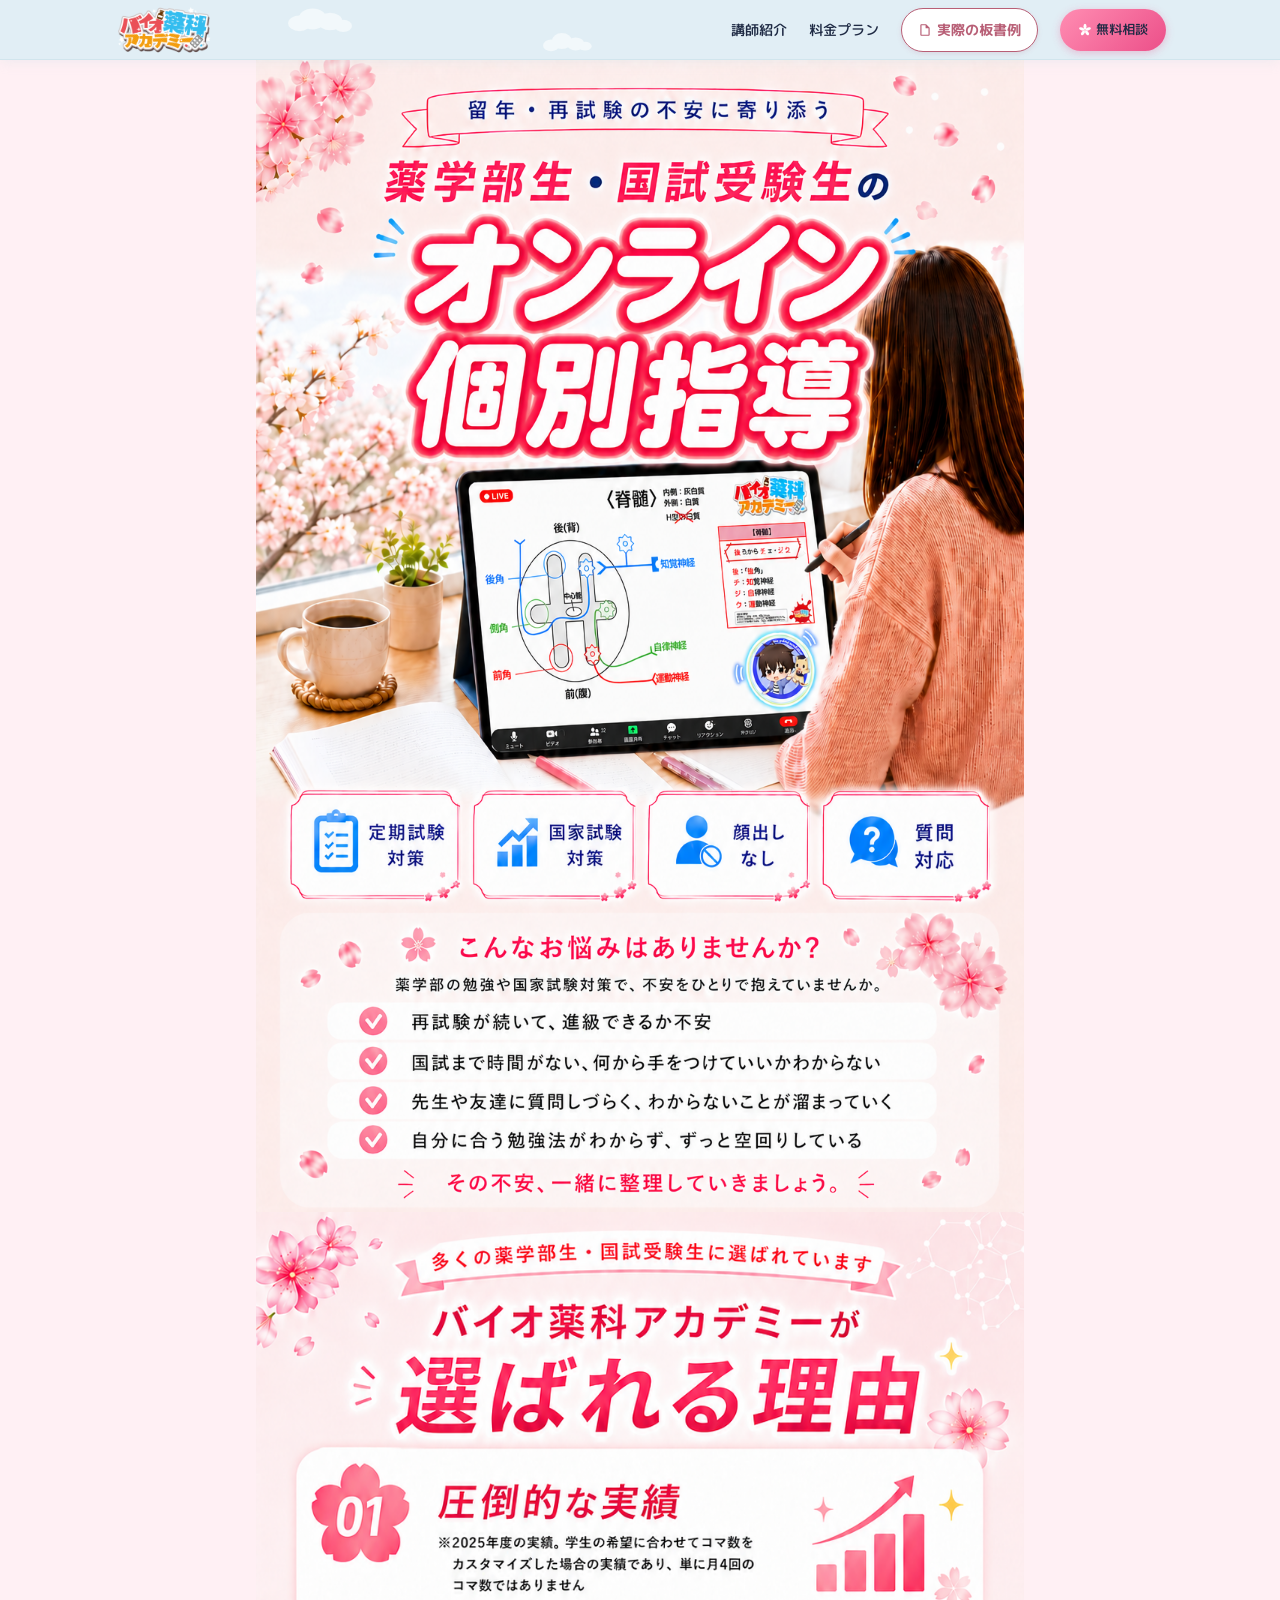
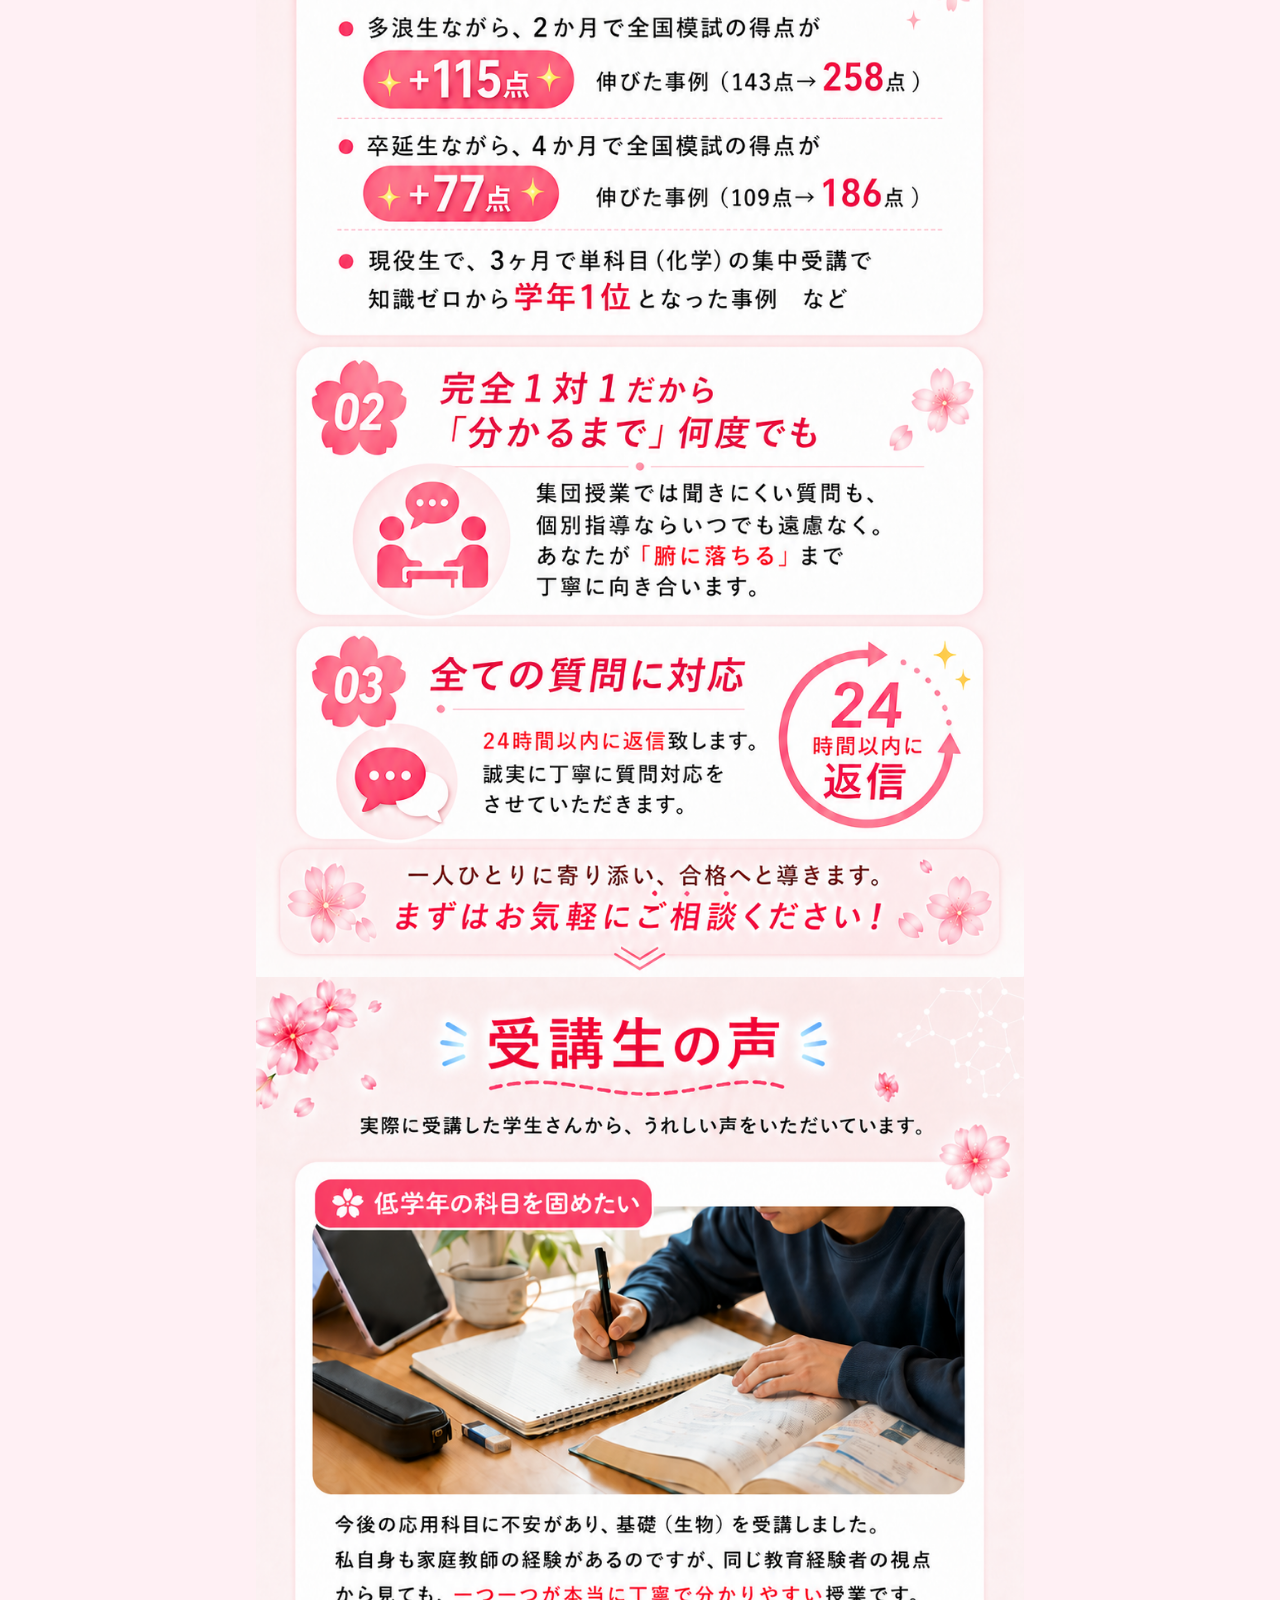
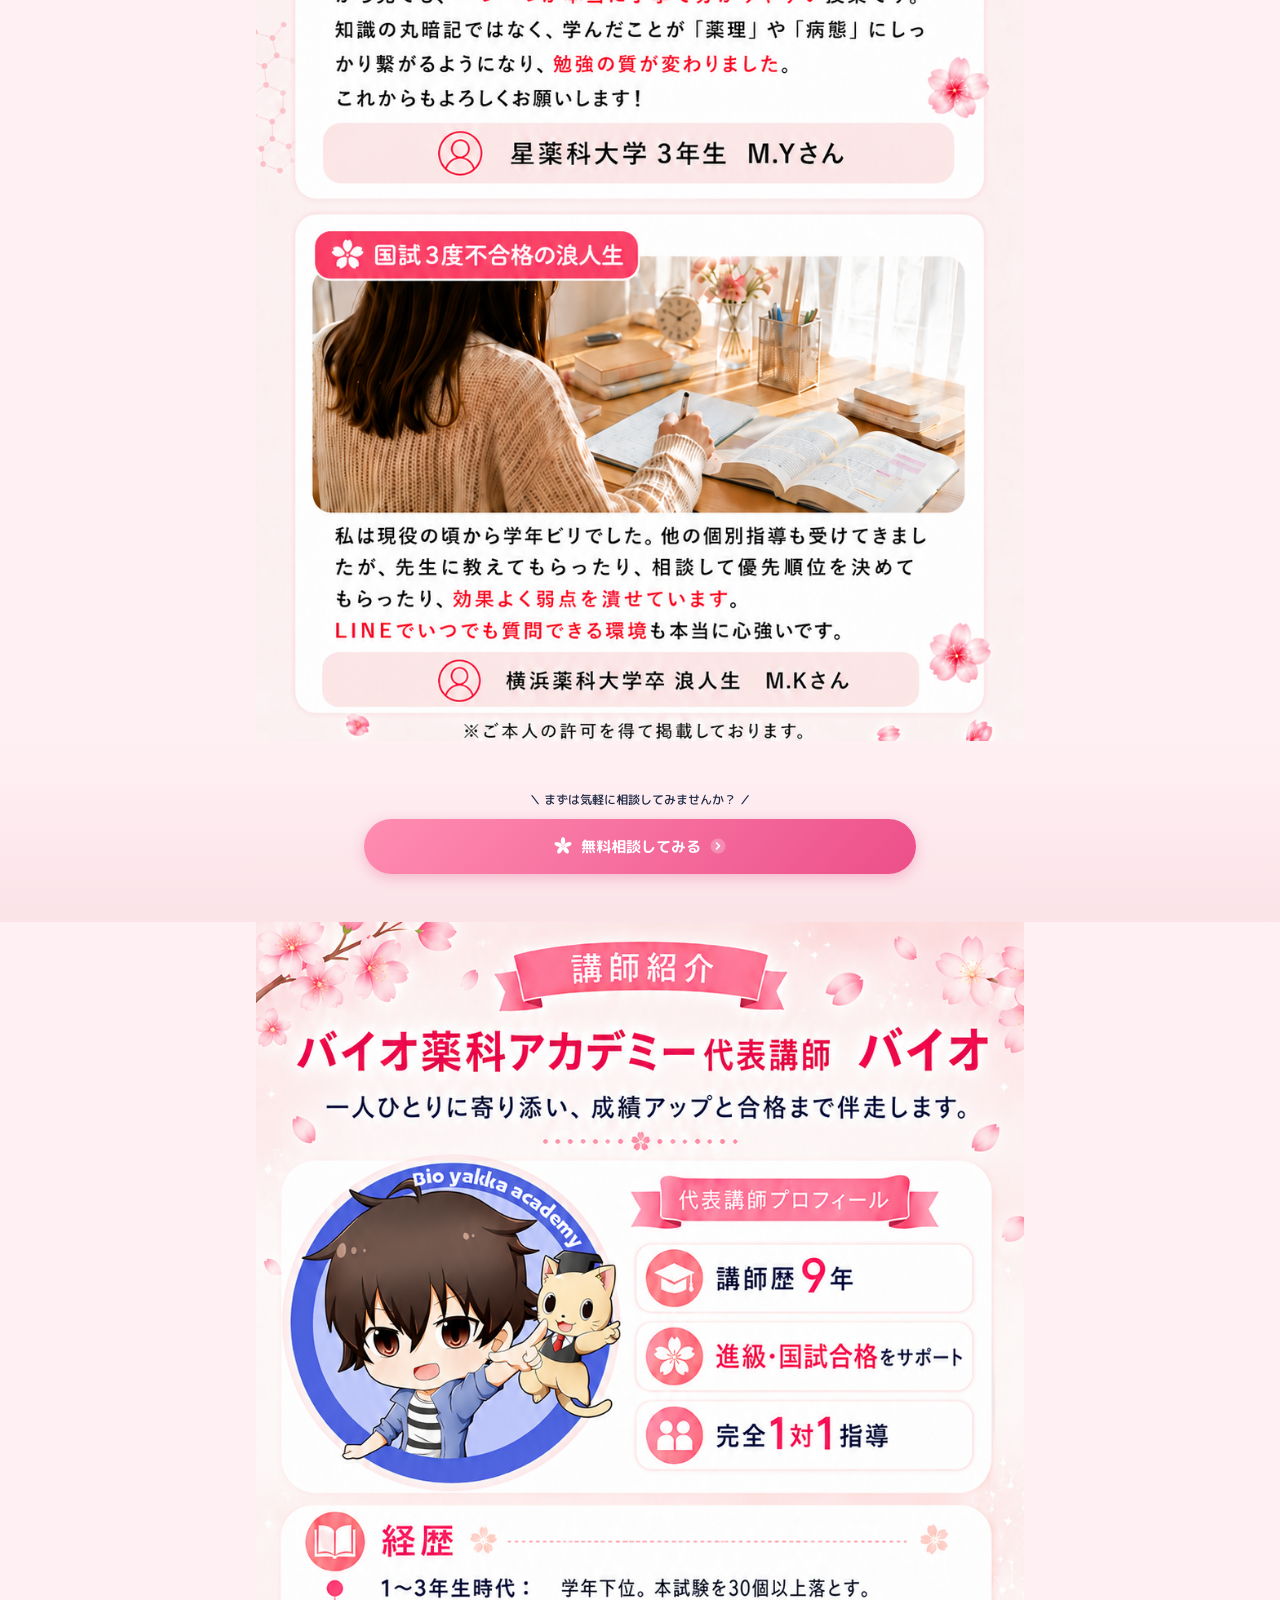
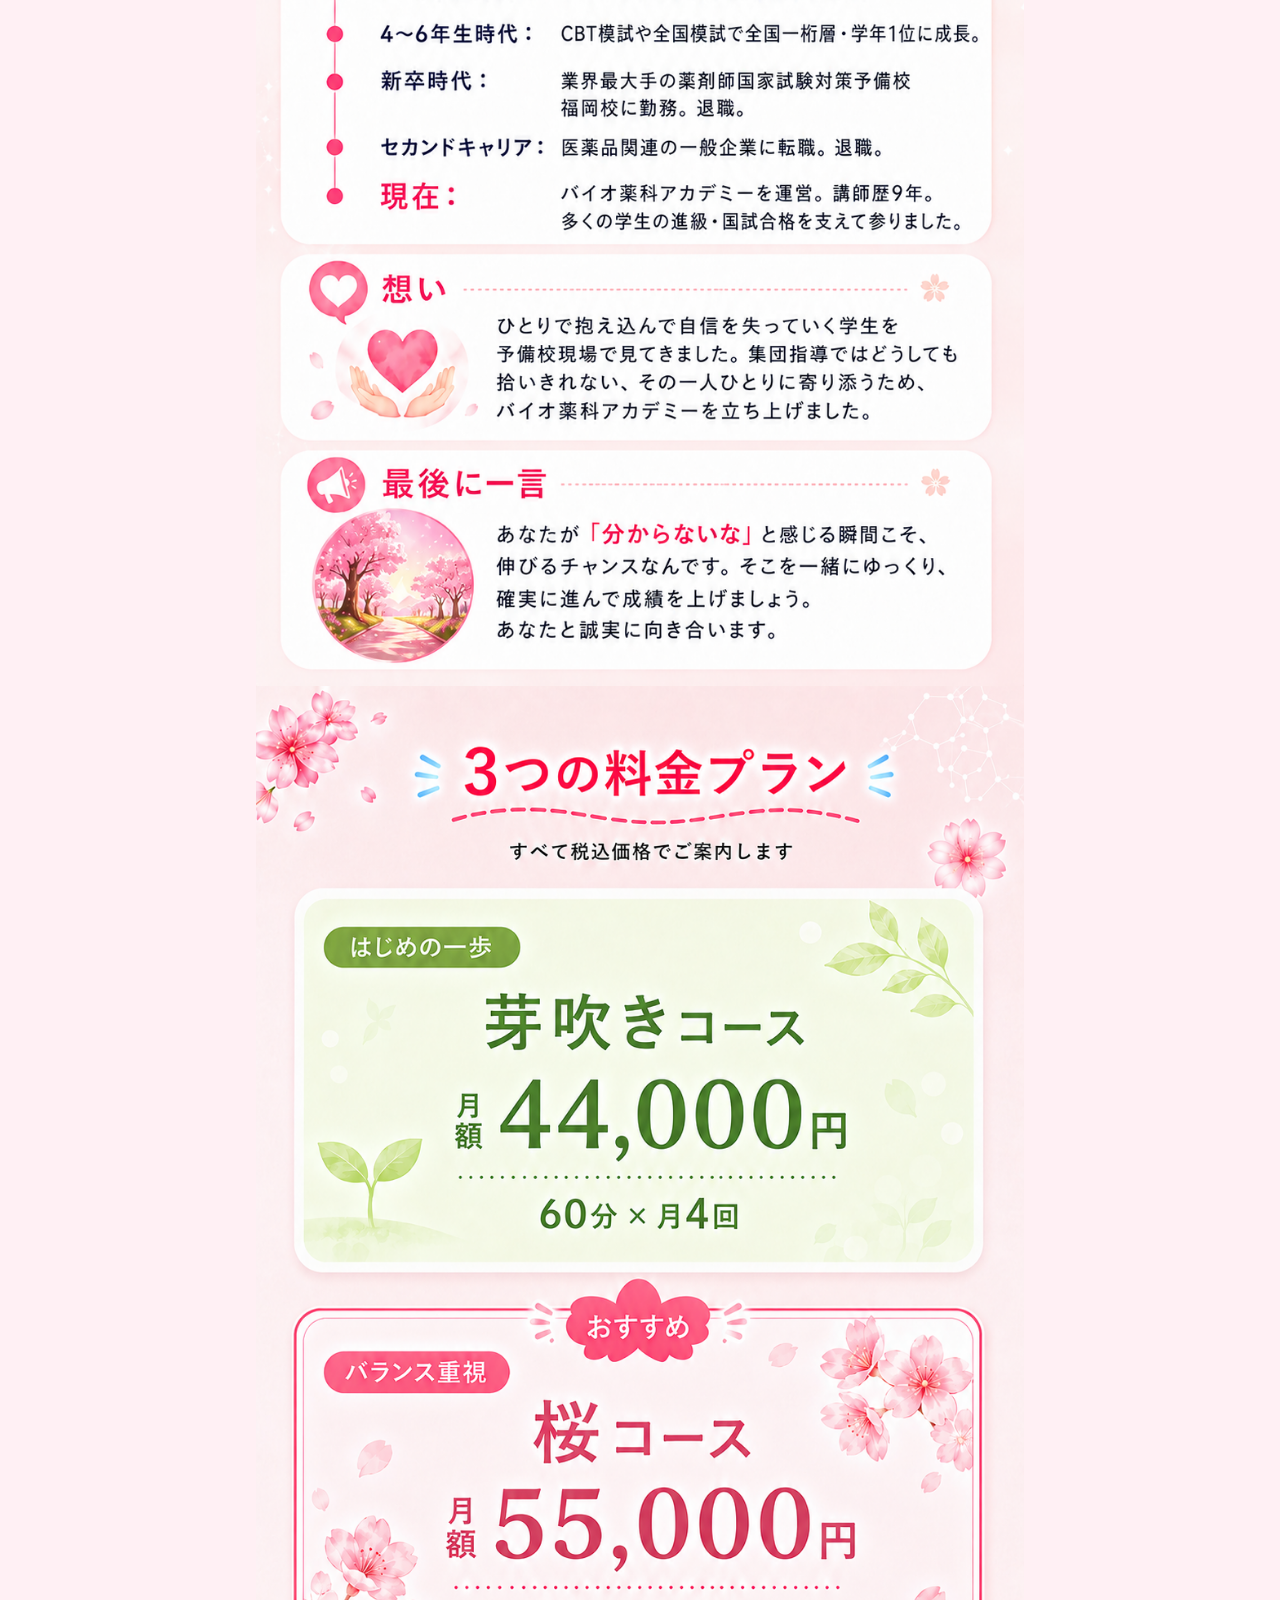
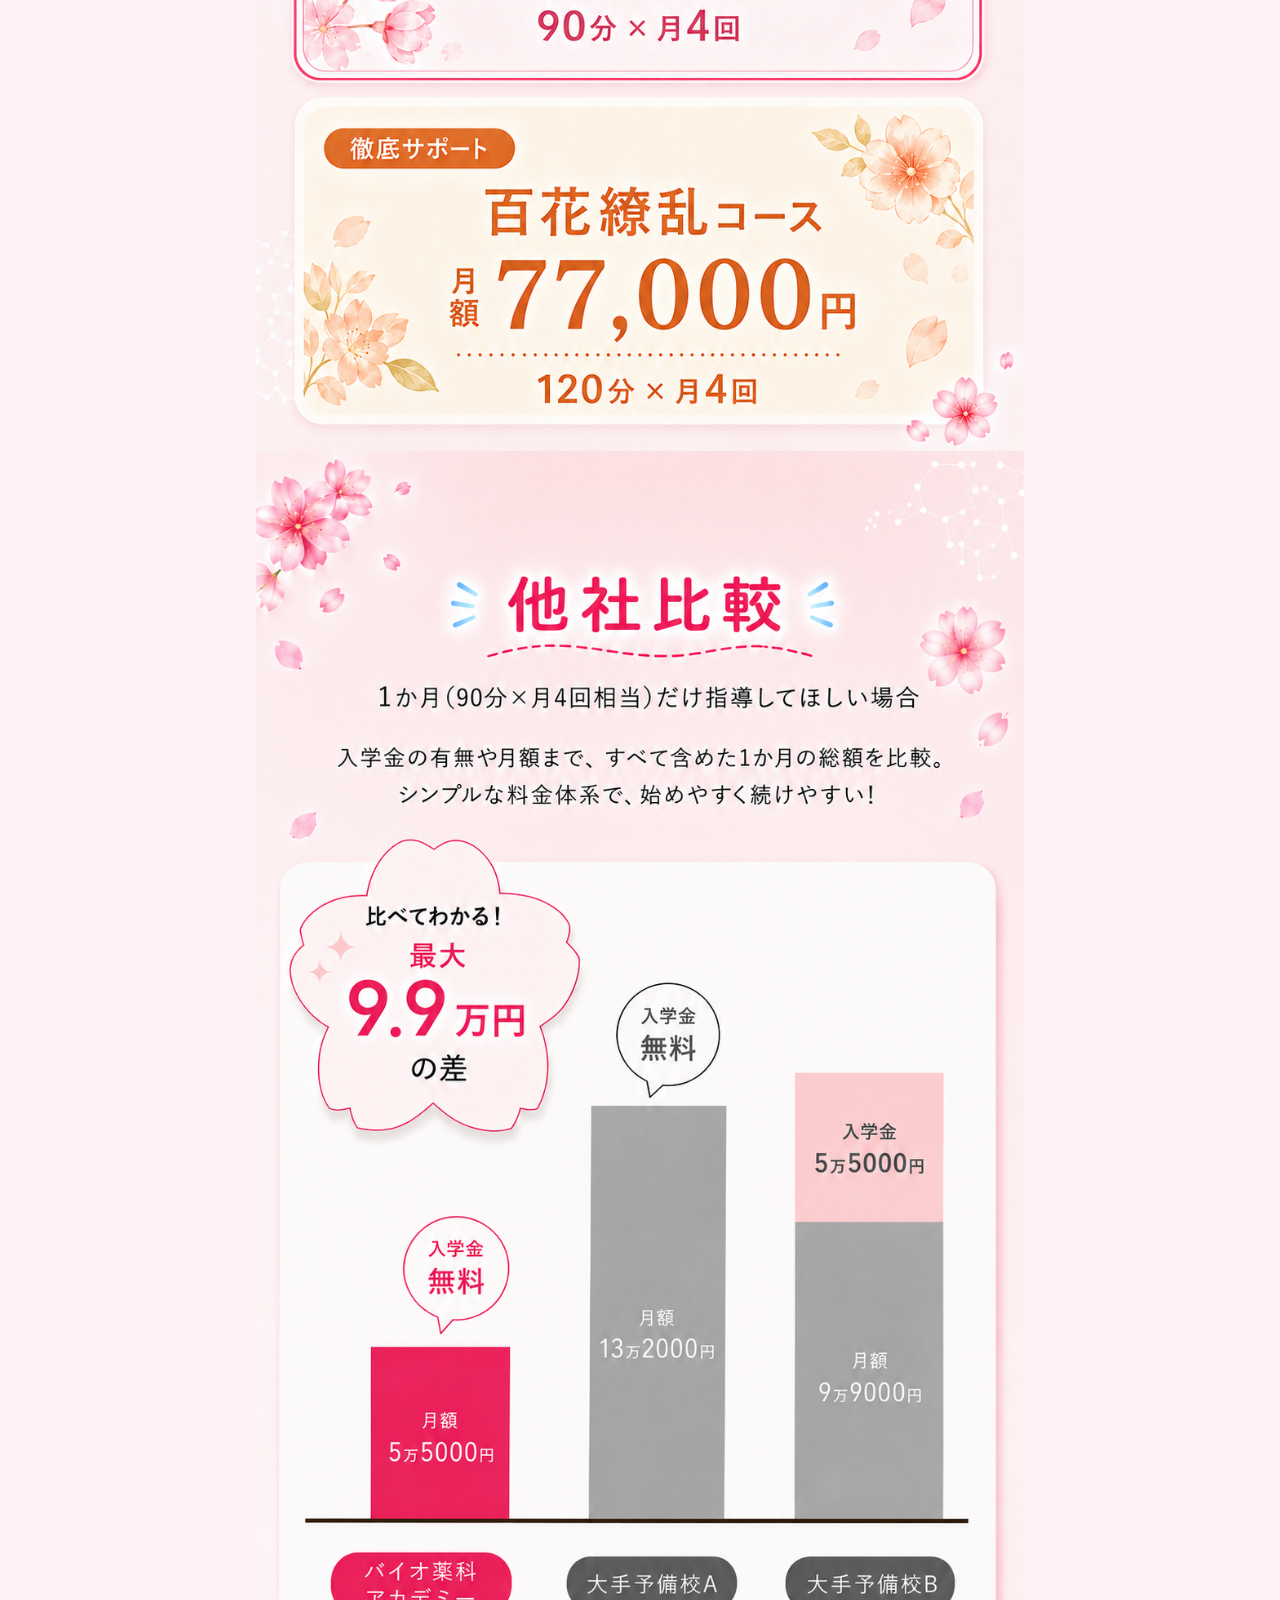
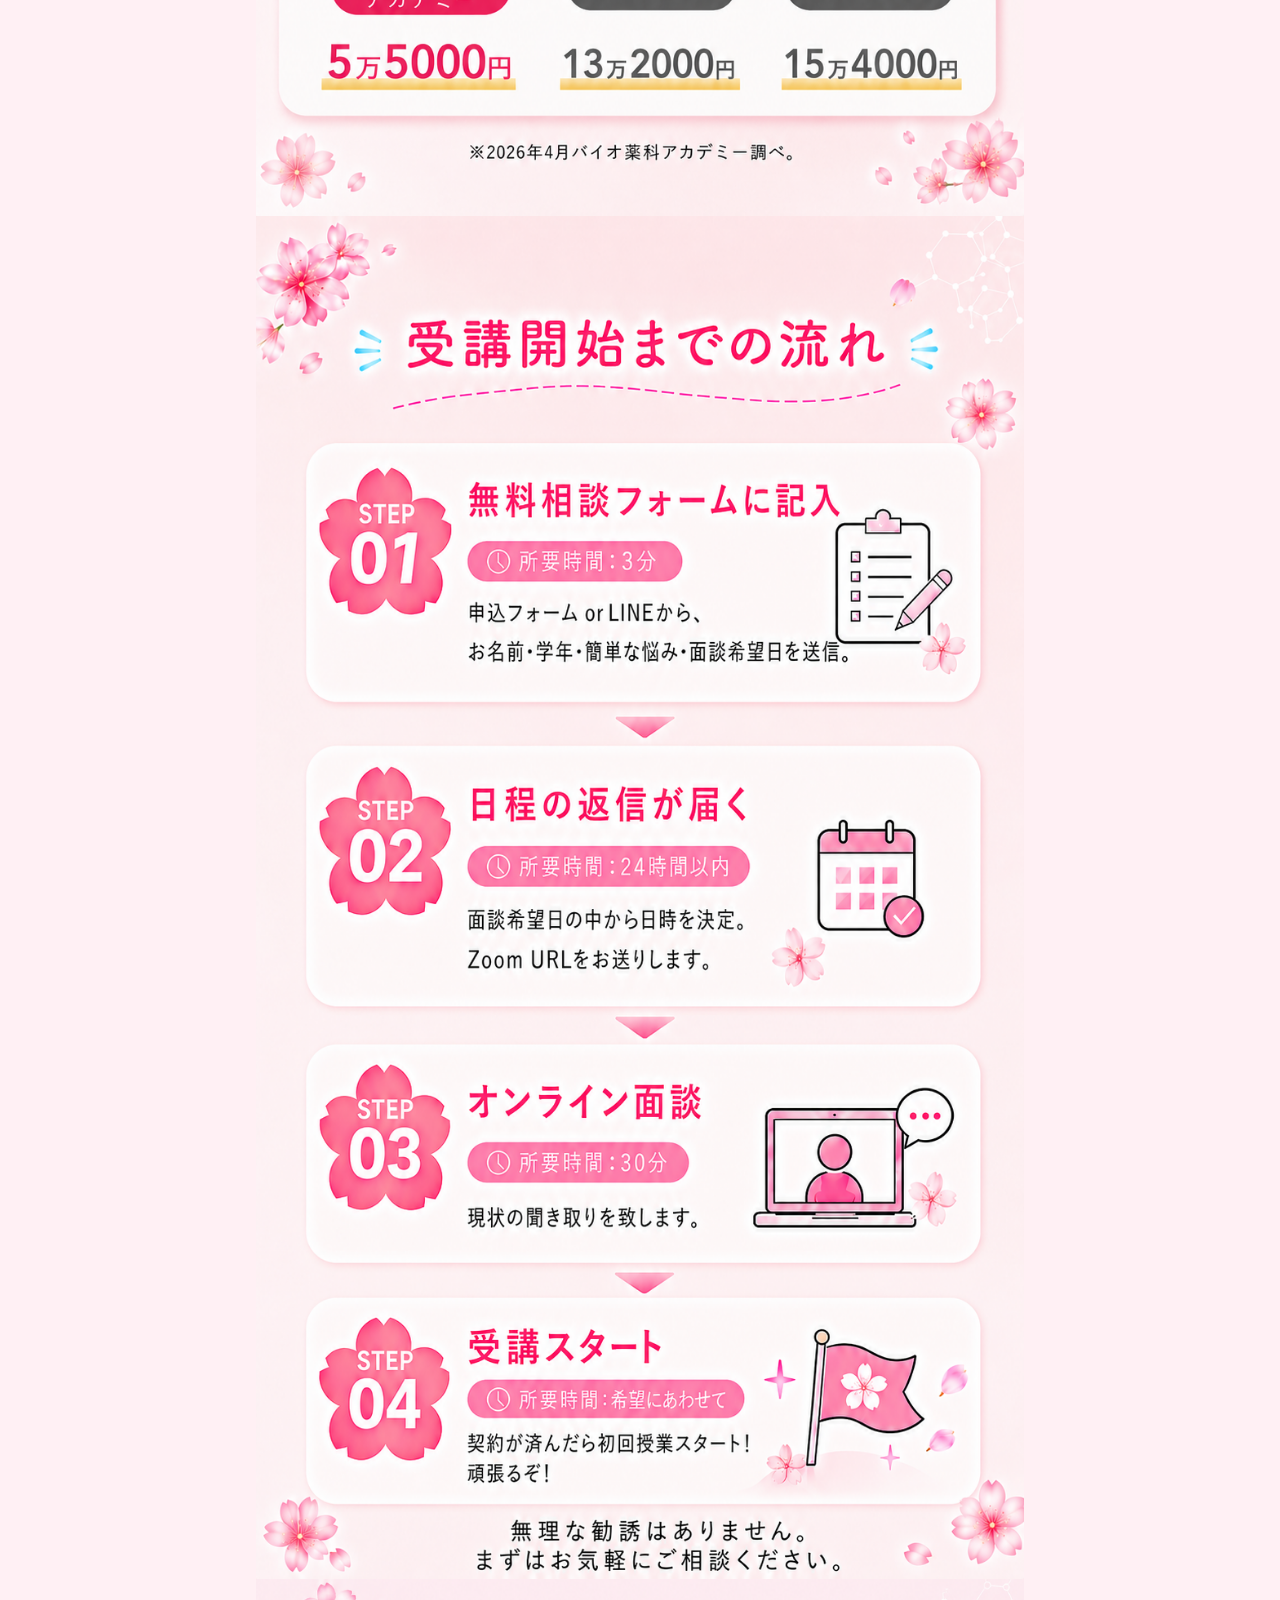
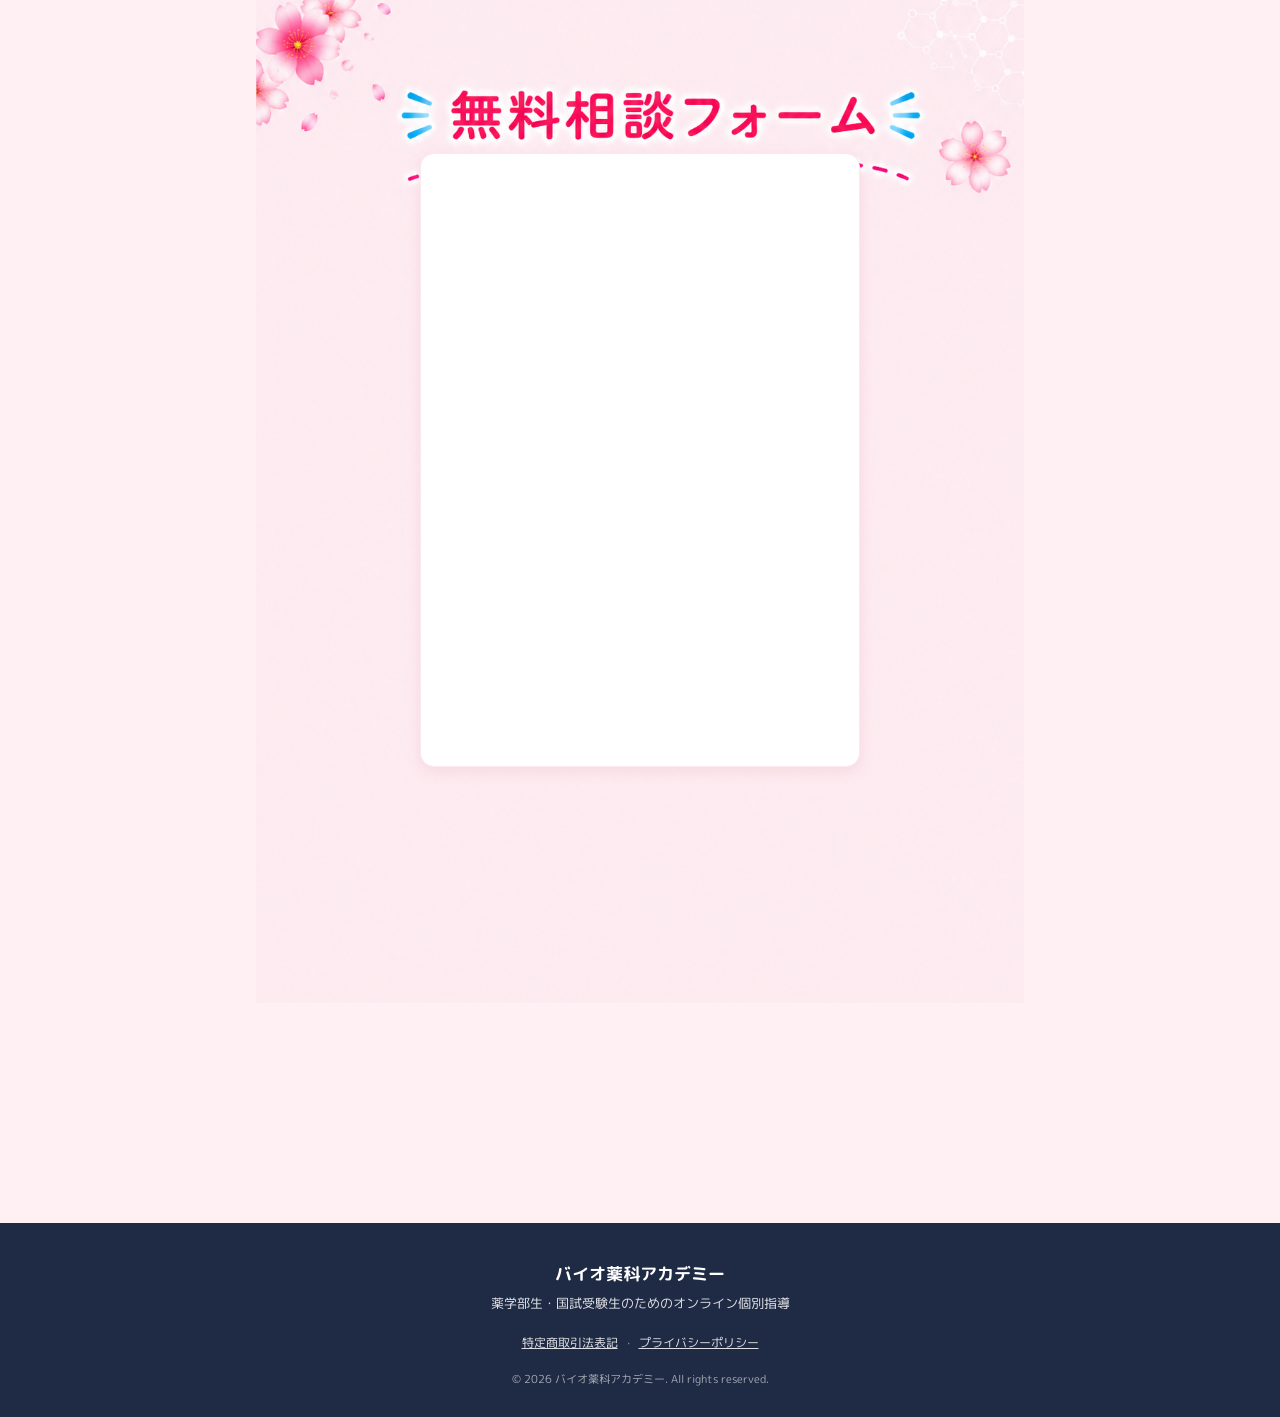
==== commit 526b6643: "Add files via upload" ====
--- a/index.html
+++ b/index.html
@@ -62,9 +62,14 @@
       </a>
 
       <nav class="nav-pc" aria-label="メインナビ（PC）">
-        <a href="#section-3">紹介動画</a>
         <a href="#section-5">講師紹介</a>
         <a href="#section-6">料金プラン</a>
+        <a href="機能形態学[20-44p].pdf" target="_blank" rel="noopener" class="nav-pdf">
+          <svg viewBox="0 0 24 24" width="14" height="14" aria-hidden="true">
+            <path d="M14 2H6c-1.1 0-2 .9-2 2v16c0 1.1.9 2 2 2h12c1.1 0 2-.9 2-2V8l-6-6zm4 18H6V4h7v5h5v11z" fill="currentColor"/>
+          </svg>
+          実際の板書例
+        </a>
         <a href="#section-9" class="btn-header">
           <svg class="sakura-icon-sm" viewBox="0 0 24 24" width="14" height="14" aria-hidden="true">
             <g fill="#FFFFFF">
@@ -81,6 +86,12 @@
       </nav>
 
       <div class="mobile-controls">
+        <a href="機能形態学[20-44p].pdf" target="_blank" rel="noopener" class="mobile-pdf">
+          <svg viewBox="0 0 24 24" width="13" height="13" aria-hidden="true">
+            <path d="M14 2H6c-1.1 0-2 .9-2 2v16c0 1.1.9 2 2 2h12c1.1 0 2-.9 2-2V8l-6-6zm4 18H6V4h7v5h5v11z" fill="currentColor"/>
+          </svg>
+          板書例
+        </a>
         <a href="#section-9" class="btn-header btn-mobile">
           <svg class="sakura-icon-sm" viewBox="0 0 24 24" width="14" height="14" aria-hidden="true">
             <g fill="#FFFFFF">
@@ -94,20 +105,9 @@
           </svg>
           無料相談
         </a>
-        <button type="button" class="hamburger" aria-label="メニューを開く" aria-expanded="false" id="hamburger">
-          <span></span><span></span><span></span>
-        </button>
       </div>
     </div>
   </header>
-
-  <!-- スマホ用ナビ（ヘッダーの外に置くことで backdrop-filter のクリッピングを回避） -->
-  <nav class="nav-mobile" id="navMobile" aria-label="メインナビ（スマホ）">
-    <a href="#section-3">紹介動画</a>
-    <a href="#section-5">講師紹介</a>
-    <a href="#section-6">料金プラン</a>
-    <a href="#section-9">無料相談</a>
-  </nav>
 
   <main>
 
@@ -121,12 +121,12 @@
       <img src="02-reasons.png" alt="バイオ薬科アカデミーが選ばれる理由：①圧倒的な実績（多浪生が2か月で全国模試115点アップ等）、②完全1対1だから分かるまで何度でも、③24時間以内に質問返信" loading="lazy">
     </section>
 
-    <!-- ========== ③ 紹介動画＋PDF（HTMLオーバーレイ） ========== -->
+    <!-- ========== ③ 紹介動画＋PDF（HTMLオーバーレイ） — 動画準備中のため一時非表示 ========== -->
+    <!--
     <section id="section-3" class="section-img has-overlay">
       <img src="③紹介動画.png" alt="紹介動画" loading="lazy">
       <div class="overlay overlay-3">
         <div class="video-wrapper">
-          <!-- ▼ YouTube動画IDをご自身の動画に置き換えてください ▼ -->
           <iframe
             src="https://www.youtube-nocookie.com/embed/YOUR_VIDEO_ID?rel=0"
             title="バイオ薬科アカデミー 紹介動画"
@@ -150,6 +150,7 @@
         </a>
       </div>
     </section>
+    -->
 
     <!-- ========== ④ 受講生の声 ========== -->
     <section id="section-4" class="section-img">
--- a/styles.css
+++ b/styles.css
@@ -131,30 +131,30 @@
   opacity: 0.55;
 }
 
-/* スマホ：ヘッダー中央の空きスペース（ロゴと右ボタンの間）に配置 */
+/* スマホ：ロゴと右ボタン群の間、左寄りに配置（板書例ボタンと被らないように） */
 .cloud-1 {
   width: 50px;
   top: 6px;
-  left: 38%;
+  left: 26%;
 }
 
 .cloud-2 {
   width: 42px;
   top: 30px;
-  left: 52%;
+  left: 36%;
   right: auto;
 }
 
 /* タブレット */
 @media (min-width: 481px) {
-  .cloud-1 { width: 60px; left: 32%; top: 4px; }
-  .cloud-2 { width: 50px; left: 56%; top: 28px; }
-}
-
-/* PC：ロゴとPCナビの間の中央スペースに配置 */
+  .cloud-1 { width: 60px; left: 22%; top: 4px; }
+  .cloud-2 { width: 50px; left: 38%; top: 28px; }
+}
+
+/* PC：ロゴとナビ群の間、左寄り */
 @media (min-width: 768px) {
-  .cloud-1 { width: 70px; left: 28%; top: 4px; }
-  .cloud-2 { width: 58px; left: 58%; top: 28px; }
+  .cloud-1 { width: 70px; left: 22%; top: 4px; }
+  .cloud-2 { width: 58px; left: 42%; top: 28px; }
 }
 
 @media (prefers-reduced-motion: reduce) {
@@ -240,6 +240,31 @@
   flex-grow: 0;
   height: 60px;
 }
+.mobile-pdf {
+  display: inline-flex !important;
+  align-items: center;
+  gap: 4px;
+  padding: 6px 10px;
+  font-size: 11px;
+  font-weight: 600;
+  color: var(--color-sakura-deep);
+  background: #FFFFFF;
+  border: 1.5px solid var(--color-sakura-deep);
+  border-radius: 20px;
+  height: 32px;
+  box-sizing: border-box;
+  white-space: nowrap;
+  flex-shrink: 0;
+  text-decoration: none;
+  box-shadow: 0 1px 3px rgba(184, 95, 118, 0.15);
+  transition: background 0.2s, transform 0.1s;
+}
+
+.mobile-pdf:active {
+  transform: scale(0.97);
+  background: #FFF0F4;
+}
+
 .btn-mobile {
   padding: 6px 10px;
   font-size: 11px;
@@ -321,6 +346,27 @@
     transition: opacity 0.2s;
   }
   .nav-pc a:hover { opacity: 0.7; }
+  .nav-pc .nav-pdf {
+    display: inline-flex;
+    align-items: center;
+    gap: 5px;
+    padding: 8px 16px;
+    color: var(--color-sakura-deep);
+    font-weight: 600;
+    background: #FFFFFF;
+    border: 1.5px solid var(--color-sakura-deep);
+    border-radius: 22px;
+    text-decoration: none;
+    box-shadow: 0 2px 5px rgba(184, 95, 118, 0.15);
+    transition: background 0.2s, transform 0.1s;
+  }
+  .nav-pc .nav-pdf:hover {
+    background: #FFF0F4;
+    opacity: 1;
+  }
+  .nav-pc .nav-pdf:active {
+    transform: scale(0.97);
+  }
   .nav-pc .btn-header { font-size: 13px; padding: 9px 18px; }
   .mobile-controls { display: none !important; }
   .nav-mobile { display: none !important; }
